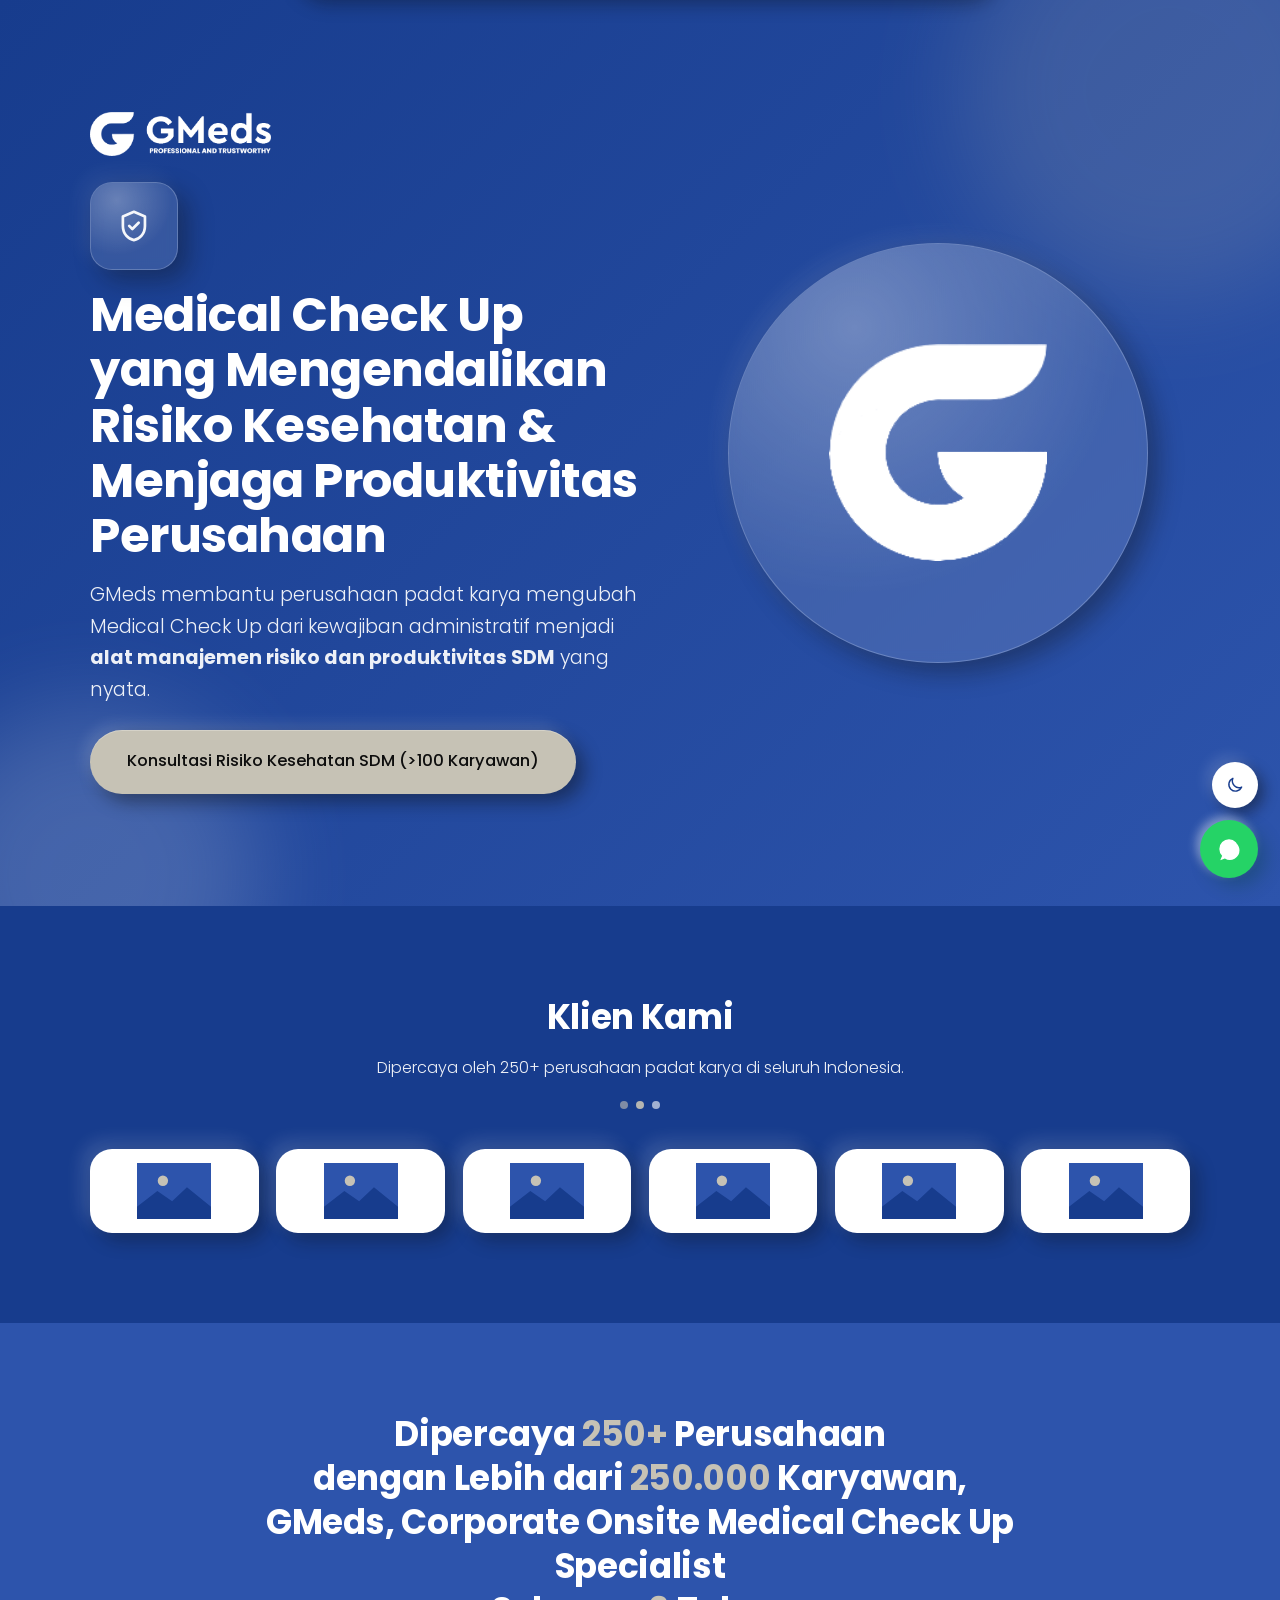
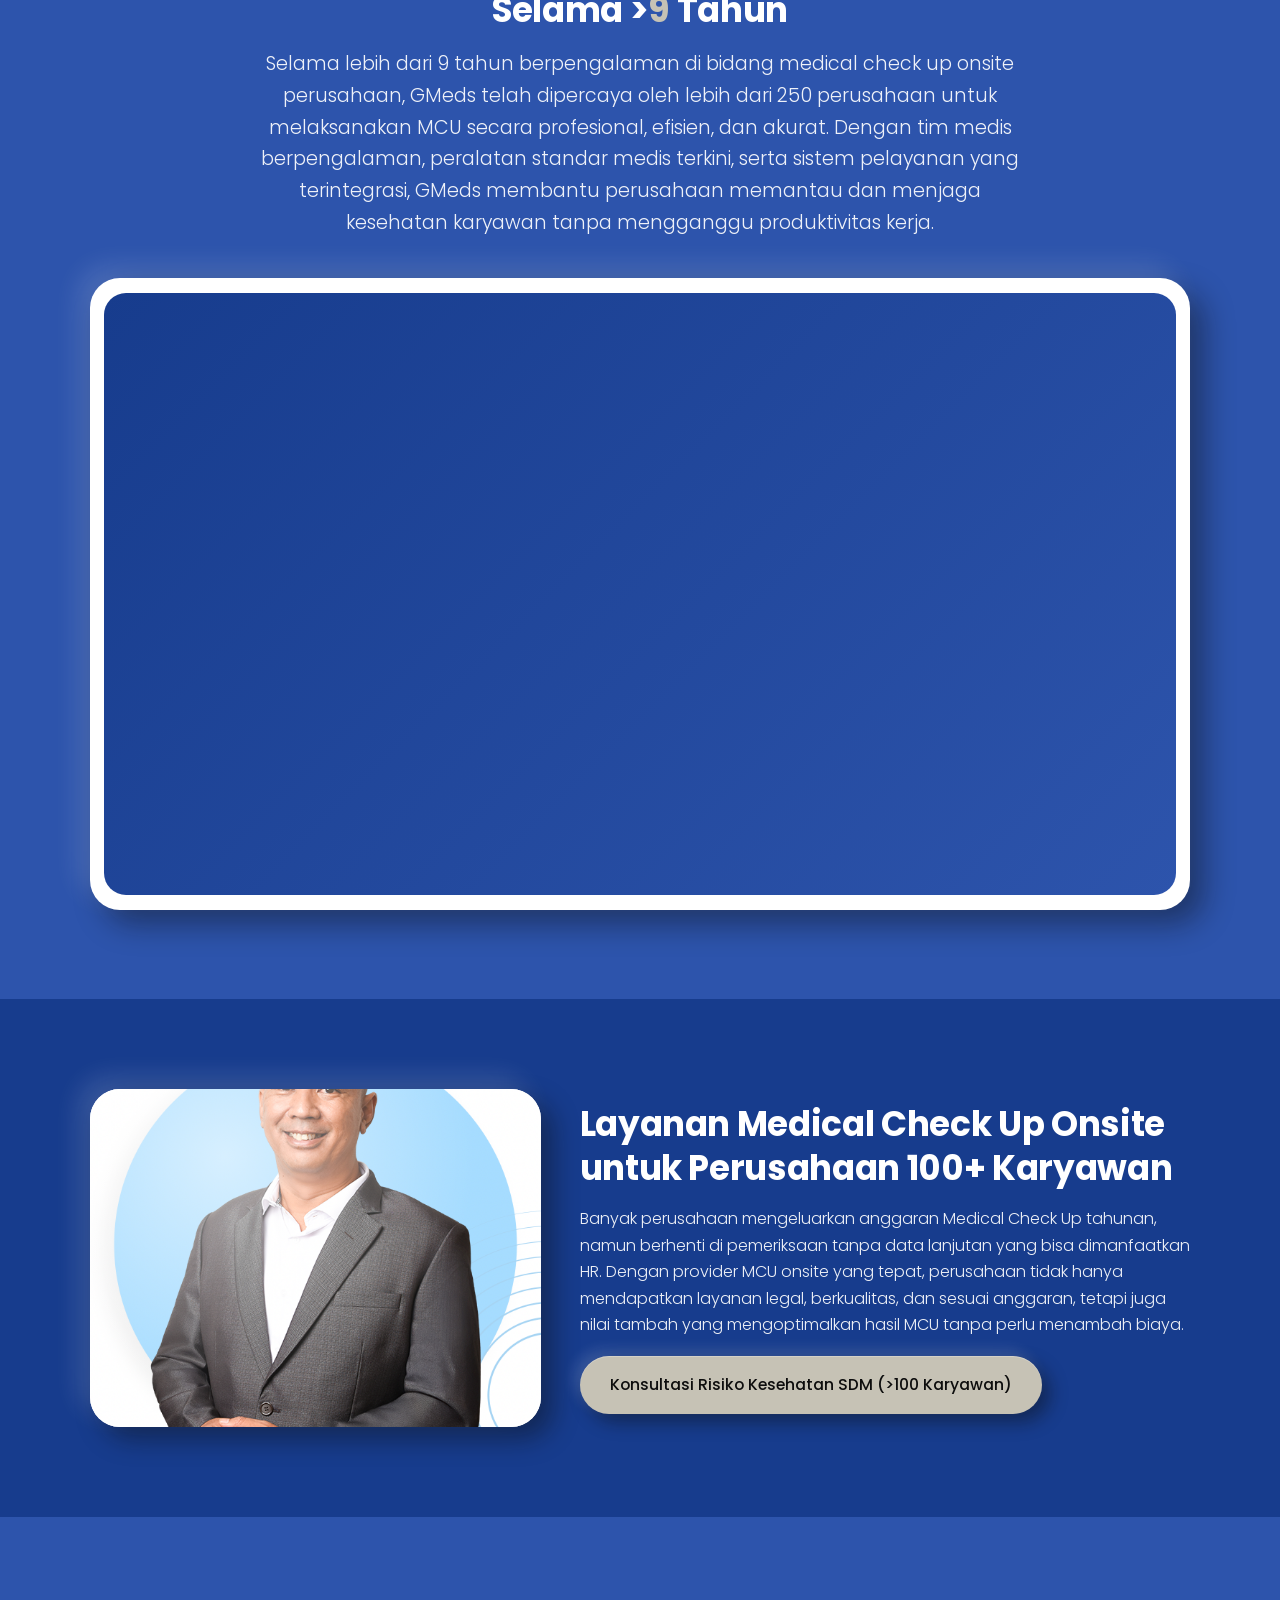
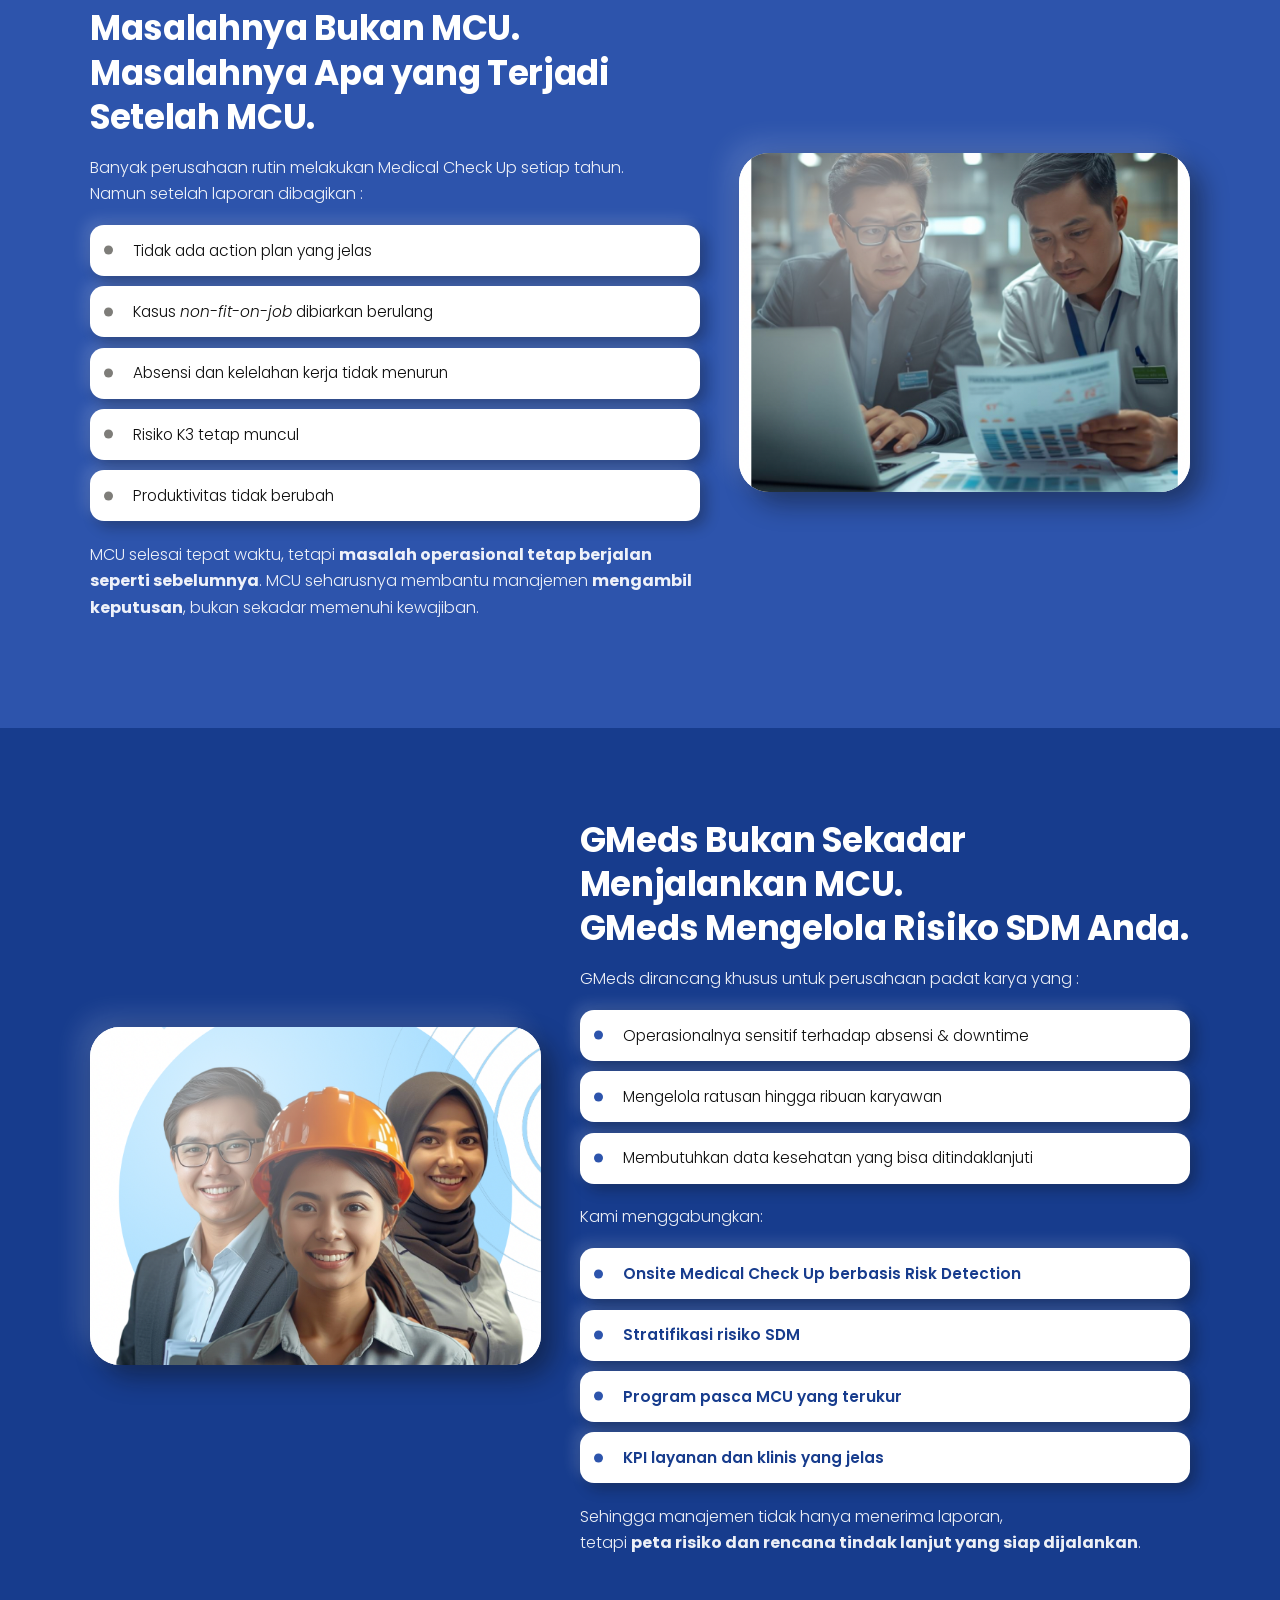
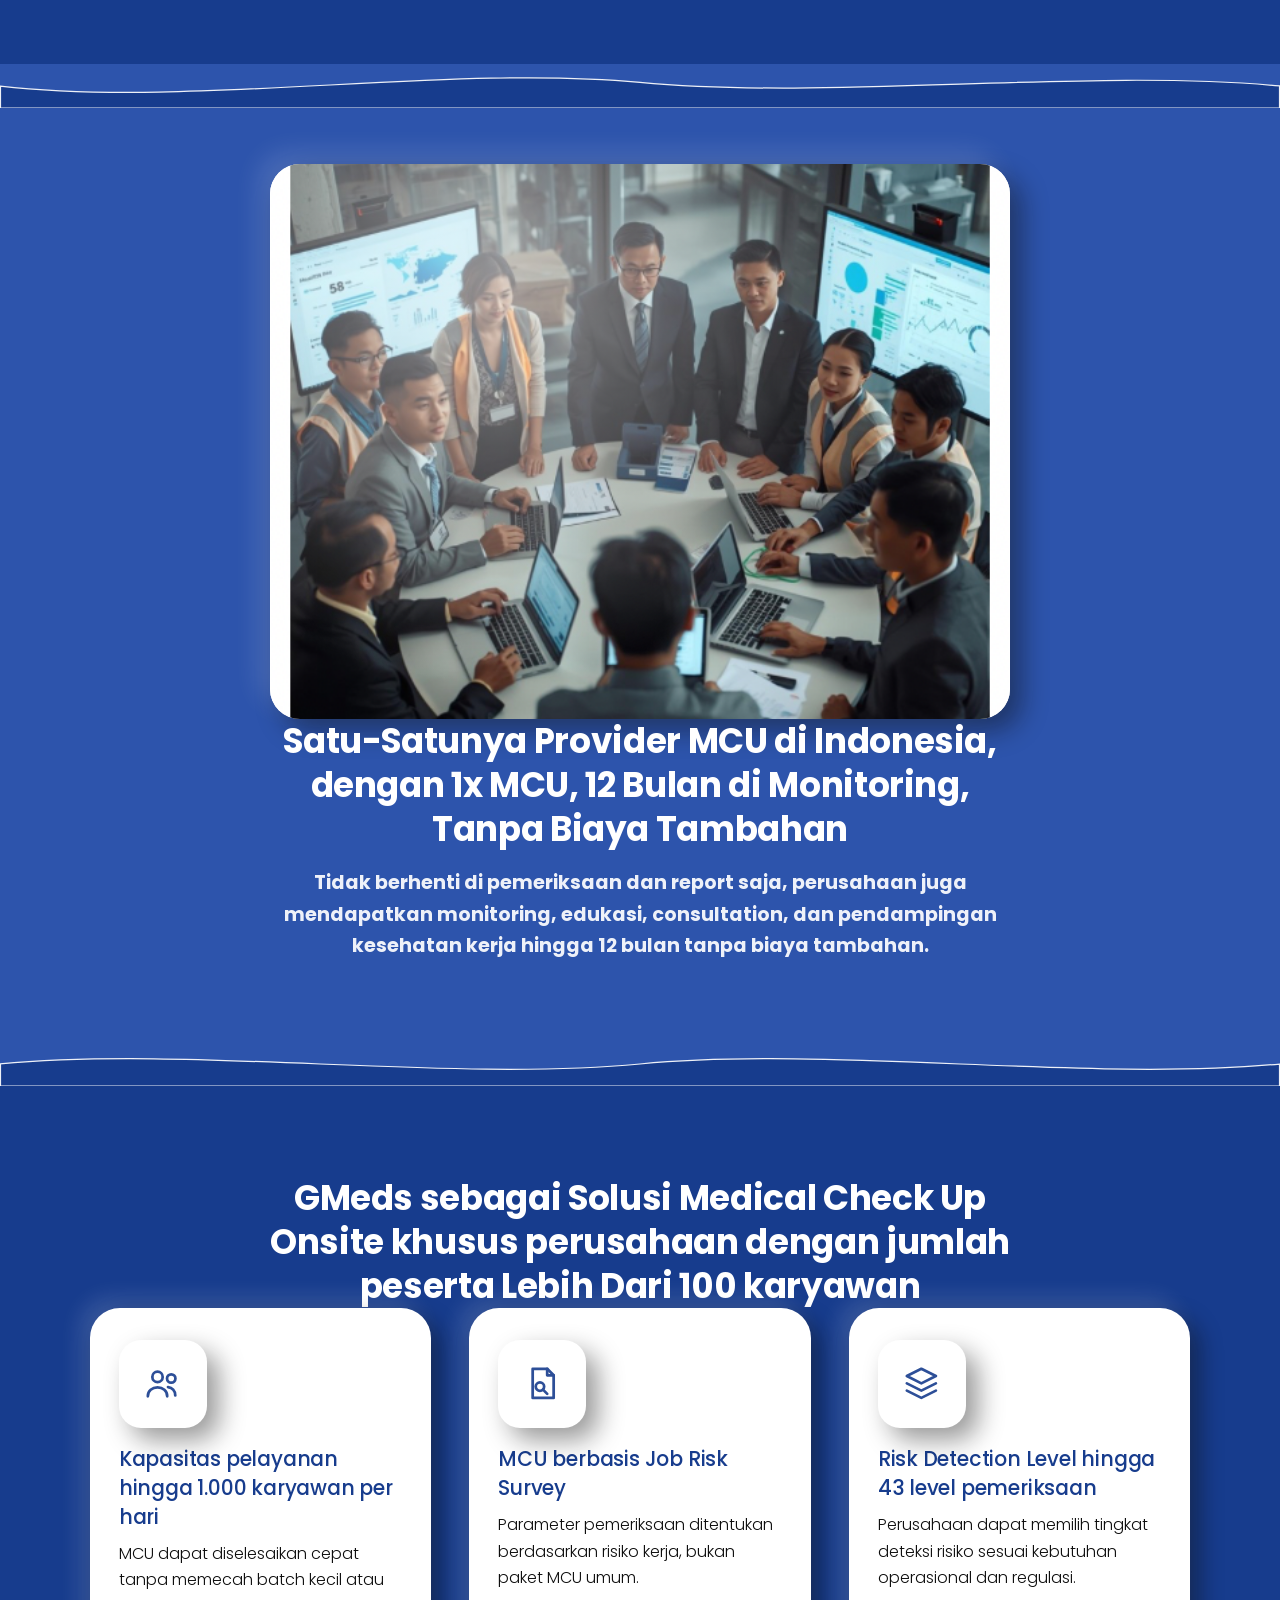
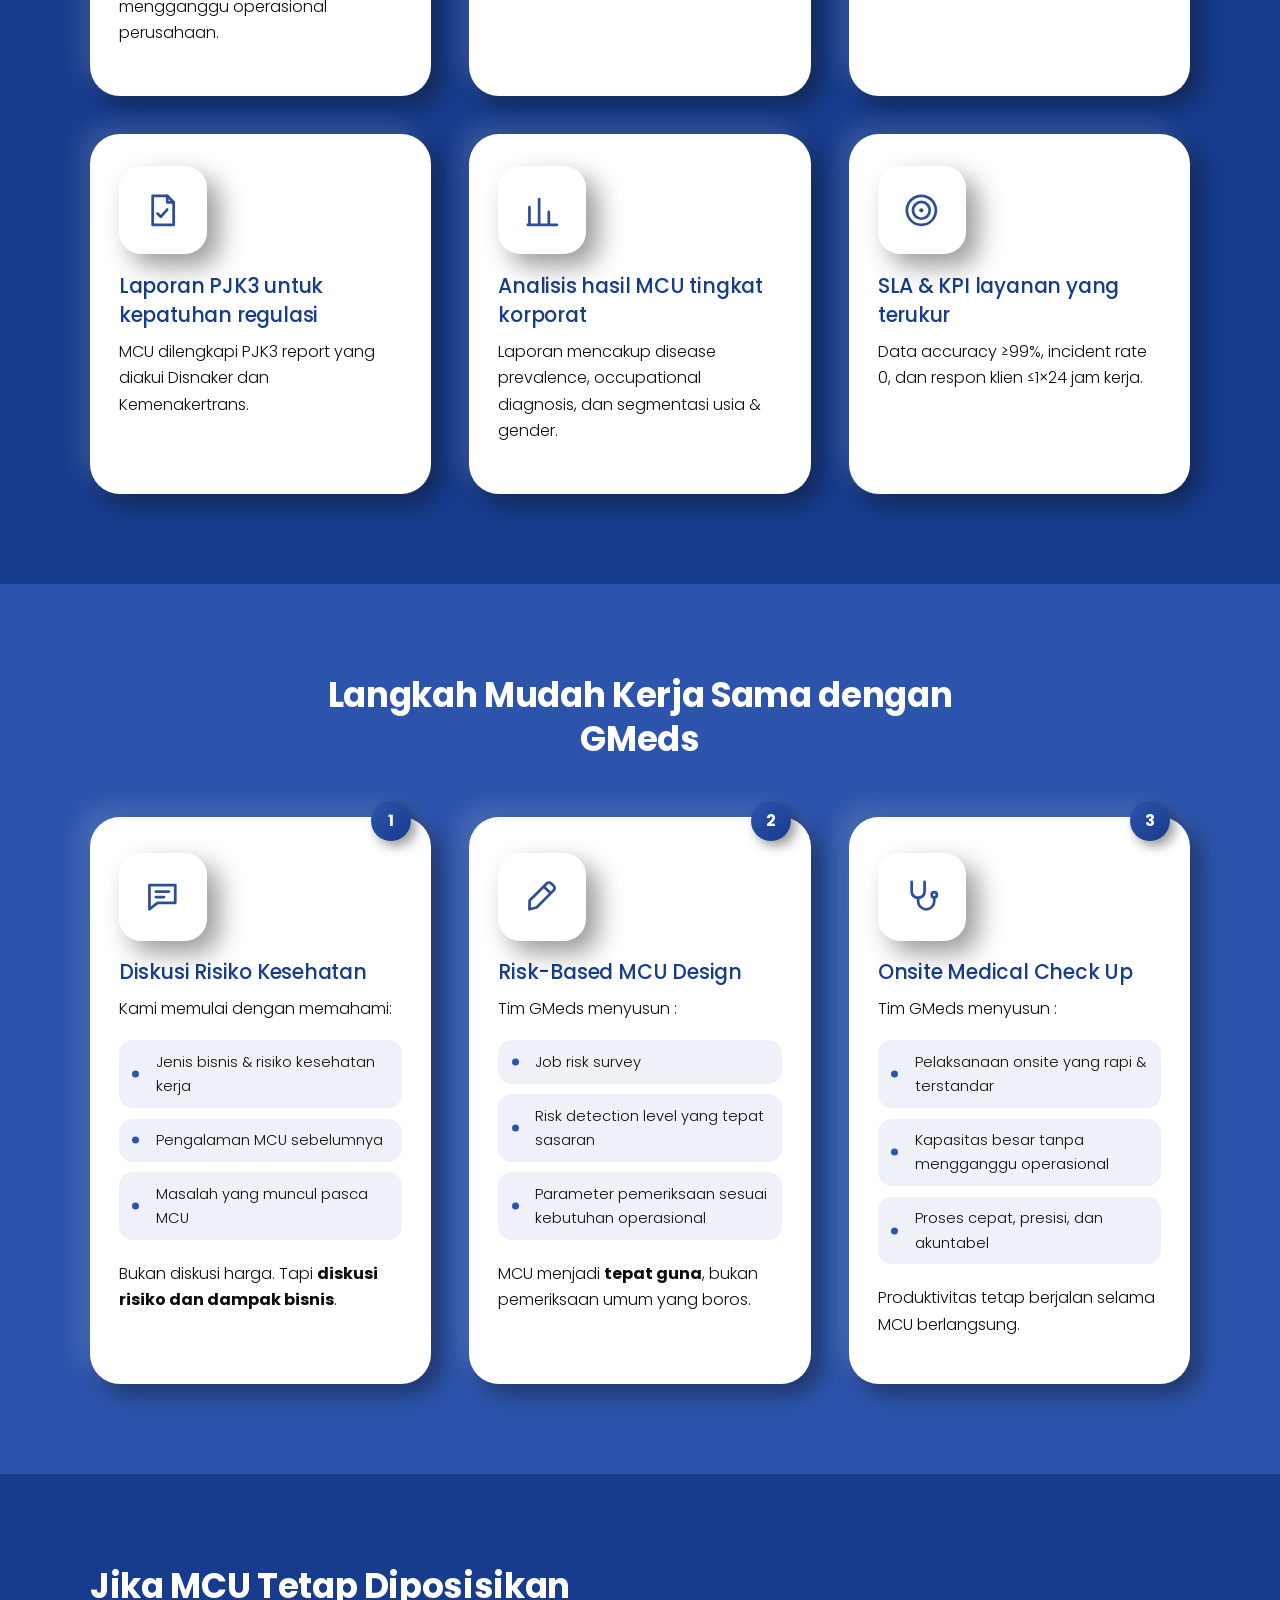
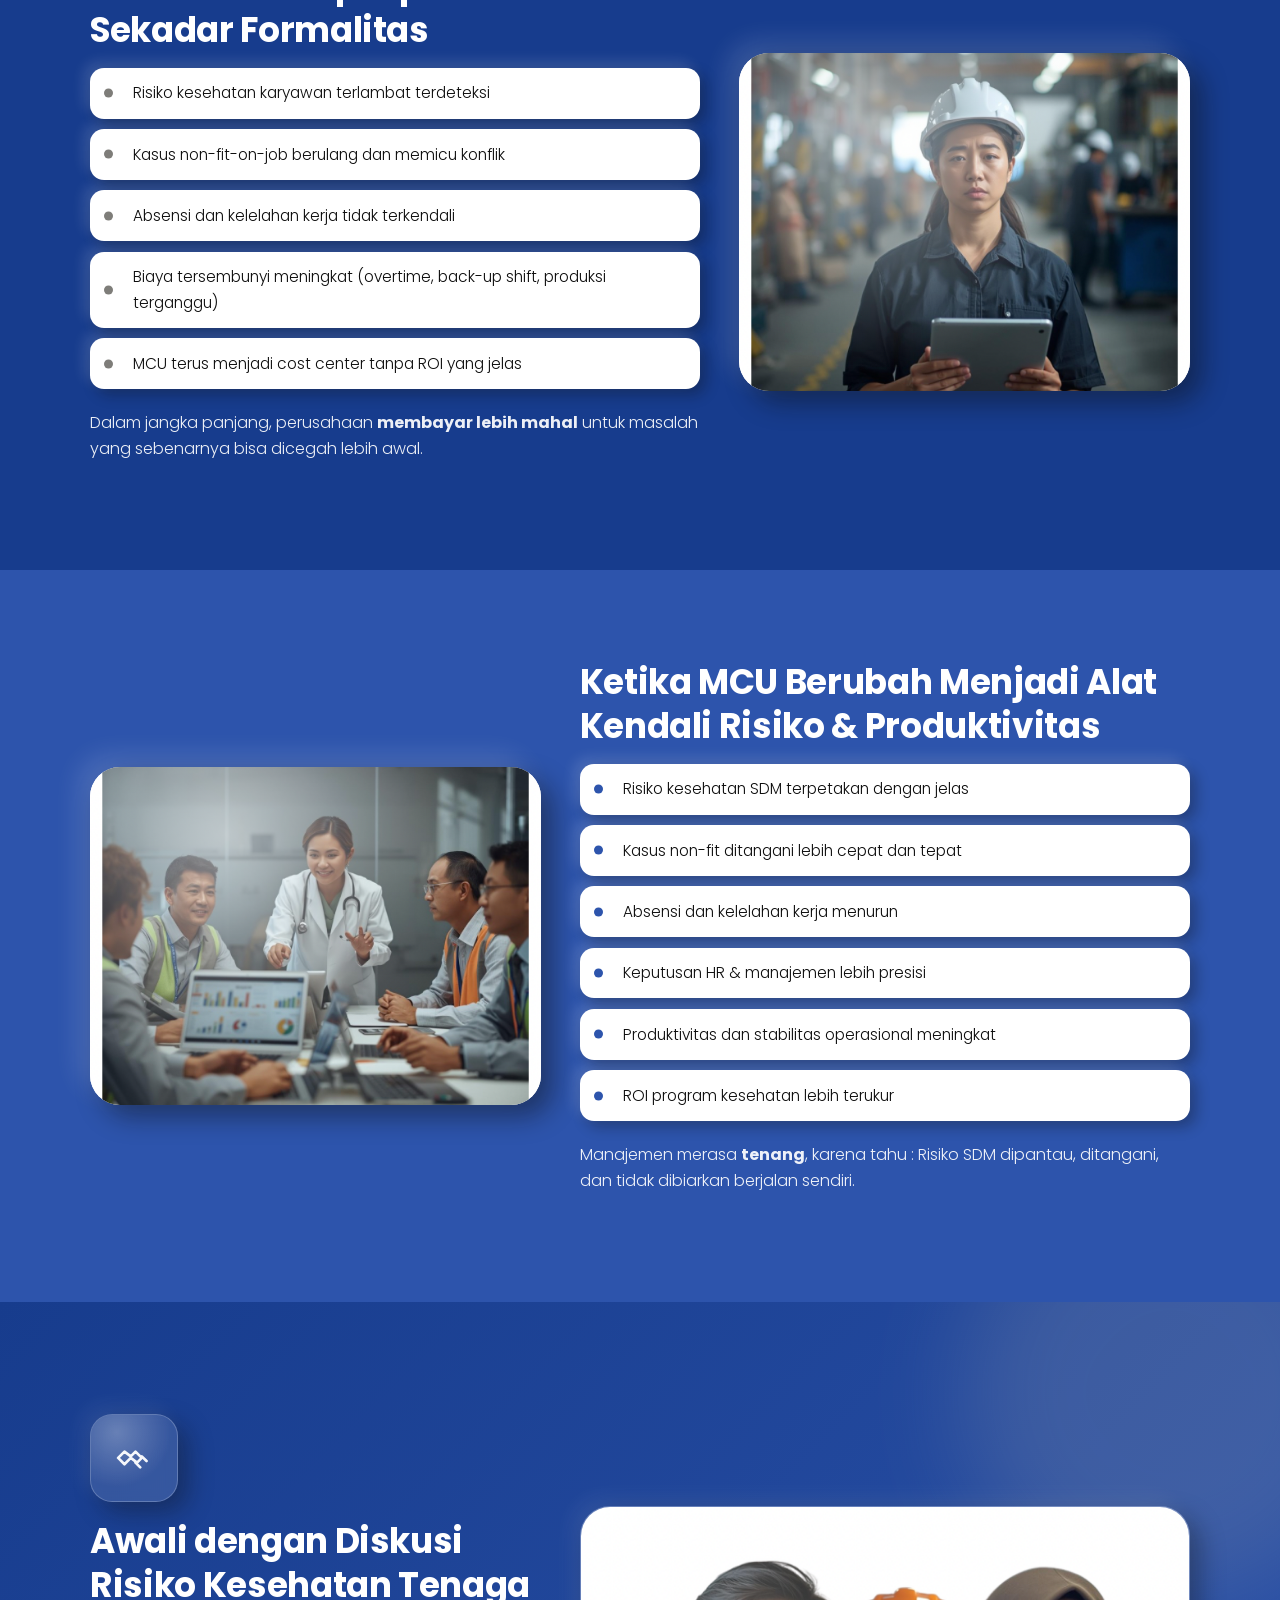
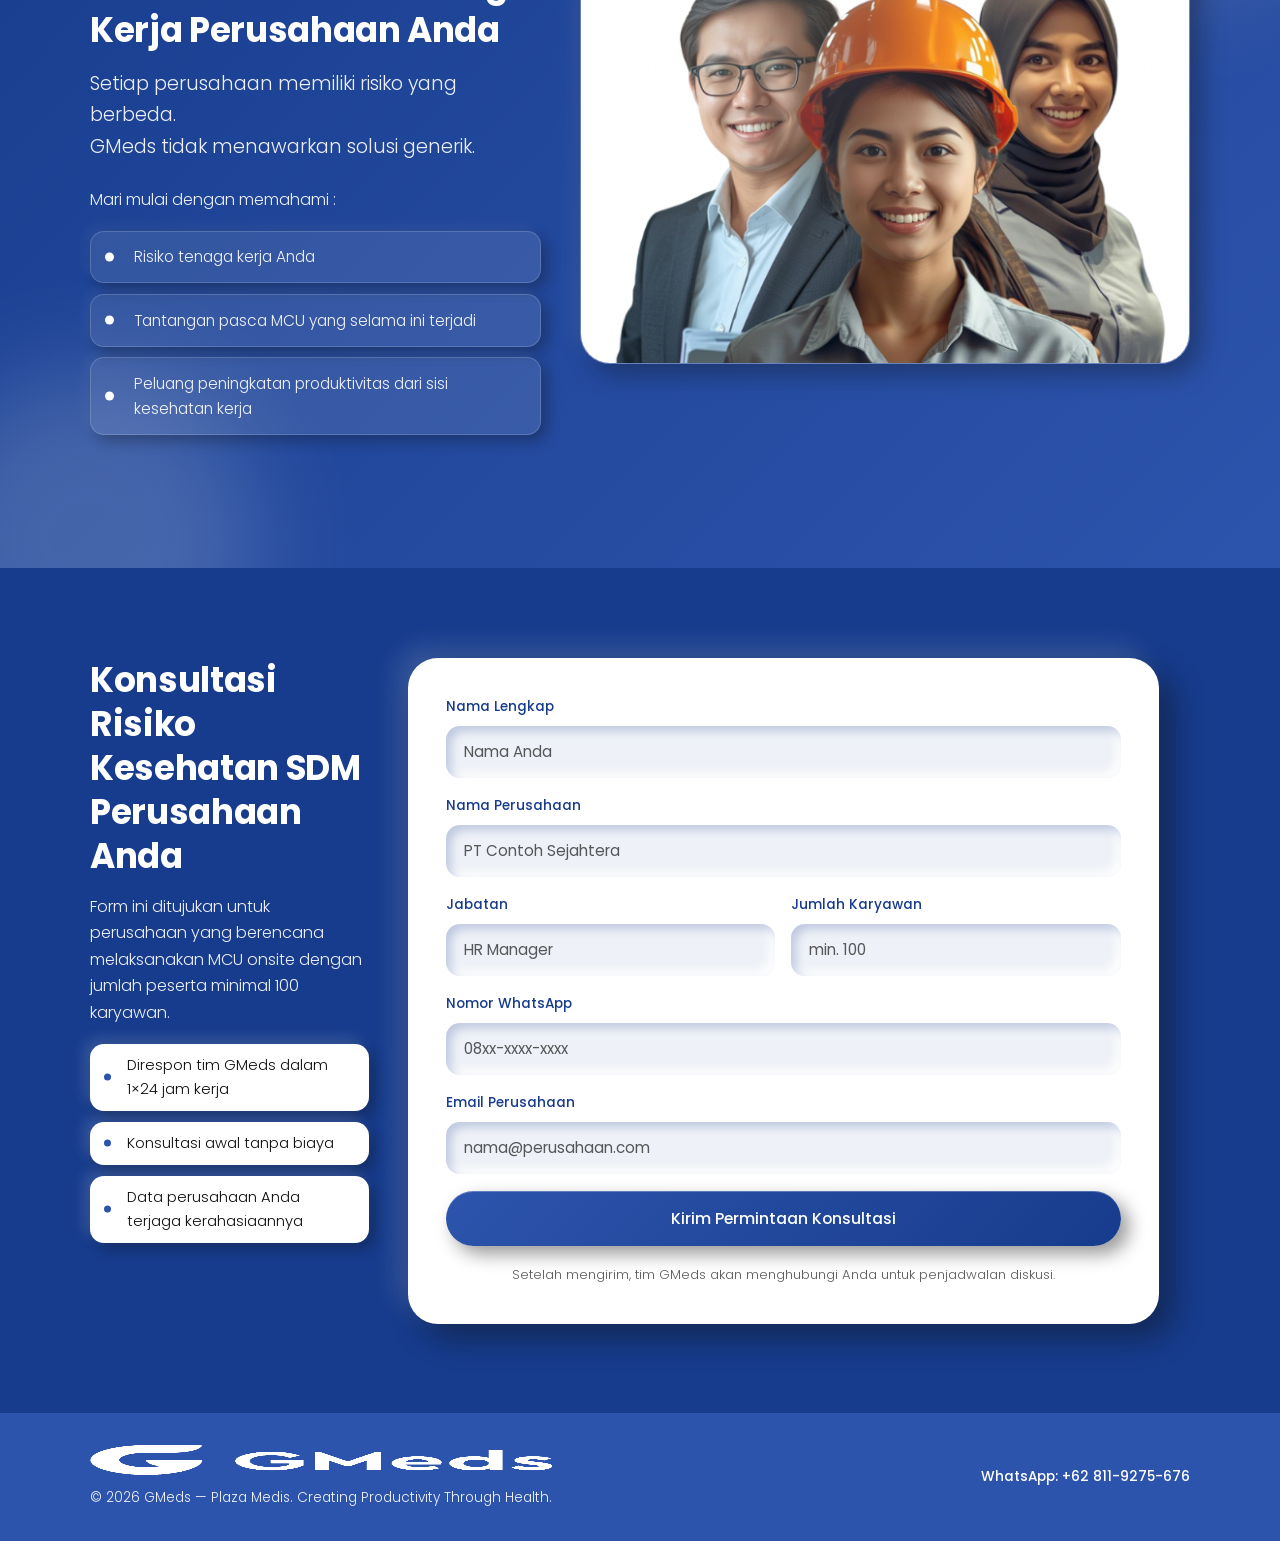
==== demo-lpgads/index.html @ ec42a3bd "Update index.html" ====
<!DOCTYPE html>
<html lang="id">
<head>
<meta charset="UTF-8" />
<meta name="viewport" content="width=device-width, initial-scale=1, minimum-scale=1" />
<title>GMeds — Medical Check Up Onsite untuk Perusahaan 100+ Karyawan | Plaza Medis</title>
<meta name="description" content="GMeds membantu perusahaan padat karya mengubah Medical Check Up dari kewajiban administratif menjadi alat manajemen risiko dan produktivitas SDM yang nyata." />
<meta name="theme-color" content="#173C8D" />
<script>(function(){var t="light";try{t=localStorage.getItem("gmeds-theme")||"light";}catch(e){}document.documentElement.setAttribute("data-theme",t);})();</script>
<link rel="icon" type="image/png" href="assets/favicon-gmeds.png" />
<link rel="preconnect" href="https://fonts.googleapis.com">
<link rel="preconnect" href="https://fonts.gstatic.com" crossorigin>
<link href="https://fonts.googleapis.com/css2?family=Poppins:wght@300;500;700&display=swap" rel="stylesheet">
<link rel="stylesheet" href="setyostyle.css">

</head>
<body>

<!-- ============ ICON LIBRARY (inline sprite, no external images) ============ -->
<svg style="display:none">
<defs>
<symbol id="icon-shield" viewBox="0 0 24 24"><path d="M12 3l7 3v6c0 5-3.4 8.4-7 9-3.6-.6-7-4-7-9V6l7-3z"/><path d="M9 12l2 2 4-4"/></symbol>
<symbol id="icon-users" viewBox="0 0 24 24"><circle cx="9" cy="8" r="3.2"/><path d="M3 20c0-3.3 2.7-5.5 6-5.5s6 2.2 6 5.5"/><circle cx="17.5" cy="9" r="2.6"/><path d="M15.5 14.3c2.6.4 4.5 2.3 4.5 5.2"/></symbol>
<symbol id="icon-search-doc" viewBox="0 0 24 24"><path d="M6 3h9l4 4v14H6z"/><path d="M15 3v4h4"/><circle cx="10.5" cy="14" r="2.6"/><path d="M12.4 15.9L15 18.5"/></symbol>
<symbol id="icon-layers" viewBox="0 0 24 24"><path d="M12 3l9 4.5-9 4.5-9-4.5z"/><path d="M3 12l9 4.5 9-4.5"/><path d="M3 16.5L12 21l9-4.5"/></symbol>
<symbol id="icon-doc-check" viewBox="0 0 24 24"><path d="M6 3h9l4 4v14H6z"/><path d="M15 3v4h4"/><path d="M9 14l2 2 4-4.5"/></symbol>
<symbol id="icon-bar-chart" viewBox="0 0 24 24"><path d="M4 21V10M10 21V5M16 21v-8M21 21H3"/></symbol>
<symbol id="icon-target" viewBox="0 0 24 24"><circle cx="12" cy="12" r="9"/><circle cx="12" cy="12" r="5.2"/><circle cx="12" cy="12" r="1.3" fill="currentColor" stroke="none"/></symbol>
<symbol id="icon-chat" viewBox="0 0 24 24"><path d="M4 5h16v11H9l-5 4z"/><path d="M8 9h8M8 12.5h5"/></symbol>
<symbol id="icon-design" viewBox="0 0 24 24"><path d="M4 20l4.4-1.1L19 8.3a2 2 0 000-2.8L17.5 4a2 2 0 00-2.8 0L4.1 14.6z"/><path d="M13.5 6.5l3 3"/></symbol>
<symbol id="icon-stethoscope" viewBox="0 0 24 24"><path d="M6 3v6a4 4 0 008 0V3"/><path d="M10 13v2a5 5 0 0010 0v-2"/><circle cx="20" cy="11" r="1.6"/></symbol>
<symbol id="icon-handshake" viewBox="0 0 24 24"><path d="M2 12l4-4 4 3 3-3 4 4-3 3-4-3-4 4z"/><path d="M13 15l3 3M17 11l3 3"/></symbol>
<symbol id="icon-moon" viewBox="0 0 24 24"><path d="M20 14.5A8 8 0 019.5 4a8 8 0 1010.5 10.5z"/></symbol>
<symbol id="icon-sun" viewBox="0 0 24 24"><circle cx="12" cy="12" r="4"/><path d="M12 2v2M12 20v2M4.9 4.9l1.4 1.4M17.7 17.7l1.4 1.4M2 12h2M20 12h2M4.9 19.1l1.4-1.4M17.7 6.3l1.4-1.4"/></symbol>
<symbol id="icon-arrow-up" viewBox="0 0 24 24"><path d="M12 19V5M6 11l6-6 6 6"/></symbol>
<symbol id="icon-whatsapp" viewBox="0 0 24 24"><path d="M17.5 6.5a7.7 7.7 0 00-11 10.9L5 21l3.7-1.4a7.7 7.7 0 0011.7-6.6c0-2-.8-4-2.3-5.5z" fill="currentColor" stroke="none"/><path d="M9 9.6c0 3.6 2.9 6.4 6.4 6.4.6 0 1-.5.9-1.1l-.2-1a.9.9 0 00-.9-.7l-1.3.2a5 5 0 01-3.3-3.3l.2-1.3a.9.9 0 00-.7-.9l-1-.2a.9.9 0 00-1.1.9z" fill="#fff" stroke="none"/></symbol>
</defs>
</svg>

<!-- ============ SCROLL PROGRESS BAR ============ -->
<div class="scroll-progress" id="scrollProgress"></div>

<!-- ============ FLOATING NAV ============ -->
<nav class="floating-nav" id="floatingNav" aria-label="Navigasi utama">
  <a href="#beranda" class="floating-nav__brand" aria-label="GMeds">
    <img class="brand-logo logo--color" src="assets/gmeds-logo-horizontal-color.png" alt="GMeds" />
    <img class="brand-logo logo--white" src="assets/gmeds-logo-horizontal-white.png" alt="GMeds" />
  </a>
  <button class="floating-nav__toggle" id="navToggle" aria-label="Buka menu" aria-expanded="false">
    <span></span><span></span><span></span>
  </button>
  <div class="floating-nav__links" id="navLinks">
    <a href="#Client" data-nav>Klien Kami</a>
    <a href="#jaminan" data-nav>Keunggulan</a>
    <a href="#langkah" data-nav>Langkah Kerja Sama</a>
    <a href="#diskusi" data-nav>Diskusi</a>
    <a href="#daftar" class="floating-nav__cta" data-nav>Konsultasi Gratis</a>
  </div>
</nav>

<main>

<!-- ============ HERO ============ -->
<section class="section section--hero" id="beranda">
  <div class="hero-blob hero-blob--1" aria-hidden="true"></div>
  <div class="hero-blob hero-blob--2" aria-hidden="true"></div>
  <div class="container hero-grid">
    <div class="hero-col reveal" data-reveal>
      <div class="hero-brand"><img class="brand-logo logo--white" src="https://npmsetyowibowo.github.io/demo-lpgads/assets/gmeds-logo-tagline-white.png" alt="GMeds — Professional and Trustworthy" /></div>
      <div class="img-frame img-frame--sm img-frame--glass reveal" data-reveal data-reveal-delay="1">
        <svg class="img-frame__icon"><use href="#icon-shield"/></svg>
      </div>
      <h1 class="h1 hero-title">Medical Check Up yang Mengendalikan Risiko Kesehatan &amp; Menjaga Produktivitas Perusahaan</h1>
      <p class="lead hero-lead">GMeds membantu perusahaan padat karya mengubah Medical Check Up dari kewajiban administratif menjadi <strong>alat manajemen risiko dan produktivitas SDM</strong> yang nyata.</p>
      <a href="#daftar" class="btn btn--primary btn--lg">Konsultasi Risiko Kesehatan SDM (&gt;100 Karyawan)</a>
    </div>
    <div class="hero-col hero-col--visual reveal" data-reveal data-reveal-delay="2">
      <div class="img-frame img-frame--hero img-frame--glass img-frame--mark">
        <img src="https://npmsetyowibowo.github.io/demo-lpgads/assets/gmeds-logomark-white.png" alt="Logomark GMeds" />
      </div>
    </div>
  </div>
</section>

<!-- ============ KLIEN KAMI ============ -->
<section class="section section--base" id="Client">
  <div class="container center-block reveal" data-reveal>
    <h2 class="h2">Klien Kami</h2>
    <p class="body-text center-mx">Dipercaya oleh 250+ perusahaan padat karya di seluruh Indonesia.</p>
    <div class="divider-dot" aria-hidden="true"><span></span><span></span><span></span></div>
  </div>
  <div class="container">
    <!-- Ganti src tiap logo-tile di bawah dengan logo klien asli -->
    <div class="logo-strip reveal" data-reveal data-reveal-delay="1">
      <div class="logo-tile"><img src="data:image/svg+xml,%3Csvg xmlns='http://www.w3.org/2000/svg' viewBox='0 0 400 300'%3E%3Crect width='400' height='300' fill='%232D54AC'/%3E%3Ccircle cx='140' cy='95' r='28' fill='%23C6C2B5'/%3E%3Cpath d='M0 235 L110 150 L190 205 L270 130 L400 235 L400 300 L0 300 Z' fill='%23173C8D'/%3E%3C/svg%3E" alt="Logo klien 1 — ganti dengan logo perusahaan" /></div>
      <div class="logo-tile"><img src="data:image/svg+xml,%3Csvg xmlns='http://www.w3.org/2000/svg' viewBox='0 0 400 300'%3E%3Crect width='400' height='300' fill='%232D54AC'/%3E%3Ccircle cx='140' cy='95' r='28' fill='%23C6C2B5'/%3E%3Cpath d='M0 235 L110 150 L190 205 L270 130 L400 235 L400 300 L0 300 Z' fill='%23173C8D'/%3E%3C/svg%3E" alt="Logo klien 2 — ganti dengan logo perusahaan" /></div>
      <div class="logo-tile"><img src="data:image/svg+xml,%3Csvg xmlns='http://www.w3.org/2000/svg' viewBox='0 0 400 300'%3E%3Crect width='400' height='300' fill='%232D54AC'/%3E%3Ccircle cx='140' cy='95' r='28' fill='%23C6C2B5'/%3E%3Cpath d='M0 235 L110 150 L190 205 L270 130 L400 235 L400 300 L0 300 Z' fill='%23173C8D'/%3E%3C/svg%3E" alt="Logo klien 3 — ganti dengan logo perusahaan" /></div>
      <div class="logo-tile"><img src="data:image/svg+xml,%3Csvg xmlns='http://www.w3.org/2000/svg' viewBox='0 0 400 300'%3E%3Crect width='400' height='300' fill='%232D54AC'/%3E%3Ccircle cx='140' cy='95' r='28' fill='%23C6C2B5'/%3E%3Cpath d='M0 235 L110 150 L190 205 L270 130 L400 235 L400 300 L0 300 Z' fill='%23173C8D'/%3E%3C/svg%3E" alt="Logo klien 4 — ganti dengan logo perusahaan" /></div>
      <div class="logo-tile"><img src="data:image/svg+xml,%3Csvg xmlns='http://www.w3.org/2000/svg' viewBox='0 0 400 300'%3E%3Crect width='400' height='300' fill='%232D54AC'/%3E%3Ccircle cx='140' cy='95' r='28' fill='%23C6C2B5'/%3E%3Cpath d='M0 235 L110 150 L190 205 L270 130 L400 235 L400 300 L0 300 Z' fill='%23173C8D'/%3E%3C/svg%3E" alt="Logo klien 5 — ganti dengan logo perusahaan" /></div>
      <div class="logo-tile"><img src="data:image/svg+xml,%3Csvg xmlns='http://www.w3.org/2000/svg' viewBox='0 0 400 300'%3E%3Crect width='400' height='300' fill='%232D54AC'/%3E%3Ccircle cx='140' cy='95' r='28' fill='%23C6C2B5'/%3E%3Cpath d='M0 235 L110 150 L190 205 L270 130 L400 235 L400 300 L0 300 Z' fill='%23173C8D'/%3E%3C/svg%3E" alt="Logo klien 6 — ganti dengan logo perusahaan" /></div>
    </div>
  </div>
</section>

<!-- ============ TRUST / STATS ============ -->
<section class="section section--alt">
  <div class="container">
    <div class="center-block reveal" data-reveal>
      <h2 class="h2">
        Dipercaya <span class="stat-num" data-count="250" data-suffix="+">250+</span> Perusahaan<br />
        dengan Lebih dari <span class="stat-num" data-count="250000" data-suffix="">250.000</span> Karyawan,<br />
        GMeds, Corporate Onsite Medical Check Up Specialist<br />
        Selama &gt;<span class="stat-num" data-count="9" data-suffix="">9</span> Tahun
      </h2>
      <p class="lead">Selama lebih dari 9 tahun berpengalaman di bidang medical check up onsite perusahaan, GMeds telah dipercaya oleh lebih dari 250 perusahaan untuk melaksanakan MCU secara profesional, efisien, dan akurat. Dengan tim medis berpengalaman, peralatan standar medis terkini, serta sistem pelayanan yang terintegrasi, GMeds membantu perusahaan memantau dan menjaga kesehatan karyawan tanpa mengganggu produktivitas kerja.</p>
    </div>
    <div class="video-frame reveal" data-reveal data-reveal-delay="1">
      <div class="video-frame__inner" id="videoFrame" data-yt="zBJwzyFiTfk">
          <iframe
            src="https://www.youtube.com/embed/zBJwzyFiTfk?rel=0&modestbranding=1"
            title="GMeds — Corporate Onsite Medical Check Up Specialist"
            loading="lazy"
            allow="accelerometer; autoplay; clipboard-write; encrypted-media; gyroscope; picture-in-picture; web-share"
            allowfullscreen>
          </iframe>
        </div>
      </div>
  </div>
</section>

<!-- ============ LAYANAN INTRO ============ -->
<section class="section section--base">
  <div class="container two-col">
    <div class="two-col__media reveal" data-reveal>
      <div class="img-frame img-frame--md">
        <img src="https://npmsetyowibowo.github.io/demo-lpgads/assets/Layanan.PNG" height="816px" width="628px" alt="Foto layanan MCU onsite" />
      </div>
    </div>
    <div class="two-col__text reveal" data-reveal data-reveal-delay="1">
      <h2 class="h2">Layanan Medical Check Up Onsite untuk Perusahaan 100+ Karyawan</h2>
      <p class="body-text">Banyak perusahaan mengeluarkan anggaran Medical Check Up tahunan, namun berhenti di pemeriksaan tanpa data lanjutan yang bisa dimanfaatkan HR. Dengan provider MCU onsite yang tepat, perusahaan tidak hanya mendapatkan layanan legal, berkualitas, dan sesuai anggaran, tetapi juga nilai tambah yang mengoptimalkan hasil MCU tanpa perlu menambah biaya.</p>
      <a href="#daftar" class="btn btn--primary">Konsultasi Risiko Kesehatan SDM (&gt;100 Karyawan)</a>
    </div>
  </div>
</section>

<!-- ============ MASALAH ============ -->
<section class="section section--alt">
  <div class="container two-col two-col--reverse">
    <div class="two-col__text reveal" data-reveal>
      <h2 class="h2">Masalahnya Bukan MCU. Masalahnya Apa yang Terjadi Setelah MCU.</h2>
      <p class="body-text">Banyak perusahaan rutin melakukan Medical Check Up setiap tahun.<br />Namun setelah laporan dibagikan :</p>
      <ul class="list-neu list-neu--warn">
        <li>Tidak ada action plan yang jelas</li>
        <li>Kasus <em>non-fit-on-job</em> dibiarkan berulang</li>
        <li>Absensi dan kelelahan kerja tidak menurun</li>
        <li>Risiko K3 tetap muncul</li>
        <li>Produktivitas tidak berubah</li>
      </ul>
      <p class="body-text">MCU selesai tepat waktu, tetapi <strong>masalah operasional tetap berjalan seperti sebelumnya</strong>. MCU seharusnya membantu manajemen <strong>mengambil keputusan</strong>, bukan sekadar memenuhi kewajiban.</p>
    </div>
    <div class="two-col__media reveal" data-reveal data-reveal-delay="1">
      <div class="img-frame img-frame--md">
        <img src="https://npmsetyowibowo.github.io/demo-lpgads/assets/Gambar2.PNG" alt="masalah pasca MCU" />
      </div>
    </div>
  </div>
</section>

<!-- ============ GMEDS BUKAN SEKADAR ============ -->
<section class="section section--base" id="plus">
  <div class="container two-col">
    <div class="two-col__media reveal" data-reveal>
      <div class="img-frame img-frame--md">
        <img src="https://npmsetyowibowo.github.io/demo-lpgads/assets/Gambar3.PNG" alt="Foto pengelolaan risiko SDM" />
      </div>
    </div>
    <div class="two-col__text reveal" data-reveal data-reveal-delay="1">
      <h2 class="h2">GMeds Bukan Sekadar Menjalankan MCU.<br />GMeds Mengelola Risiko SDM Anda.</h2>
      <p class="body-text">GMeds dirancang khusus untuk perusahaan padat karya yang :</p>
      <ul class="list-neu">
        <li>Operasionalnya sensitif terhadap absensi &amp; downtime</li>
        <li>Mengelola ratusan hingga ribuan karyawan</li>
        <li>Membutuhkan data kesehatan yang bisa ditindaklanjuti</li>
      </ul>
      <p class="body-text">Kami menggabungkan:</p>
      <ul class="list-neu list-neu--strong">
        <li>Onsite Medical Check Up berbasis Risk Detection</li>
        <li>Stratifikasi risiko SDM</li>
        <li>Program pasca MCU yang terukur</li>
        <li>KPI layanan dan klinis yang jelas</li>
      </ul>
      <p class="body-text">Sehingga manajemen tidak hanya menerima laporan,<br />tetapi <strong>peta risiko dan rencana tindak lanjut yang siap dijalankan</strong>.</p>
    </div>
  </div>
</section>

<!-- ============ BANNER 12 BULAN ============ -->
<section class="section section--wave">
  <svg class="wave wave--top" viewBox="0 0 1000 60" preserveAspectRatio="none" aria-hidden="true"><path d="M0 30 C 150 60 350 0 500 25 C 650 50 850 5 1000 30 V60 H0 Z"/></svg>
  <div class="container center-block center-block--banner">
    <div class="img-frame img-frame--md reveal" data-reveal>
      <img src="https://npmsetyowibowo.github.io/demo-lpgads/assets/Gambar4.PNG" alt="Foto monitoring 12 bulan" />
    </div>
    <h2 class="h2 reveal" data-reveal data-reveal-delay="1">Satu-Satunya Provider MCU di Indonesia, dengan 1x MCU, 12 Bulan di Monitoring, Tanpa Biaya Tambahan</h2>
    <p class="lead reveal" data-reveal data-reveal-delay="2"><strong>Tidak berhenti di pemeriksaan dan report saja, perusahaan juga mendapatkan monitoring, edukasi, consultation, dan pendampingan kesehatan kerja hingga 12 bulan tanpa biaya tambahan.</strong></p>
  </div>
  <svg class="wave wave--bottom" viewBox="0 0 1000 60" preserveAspectRatio="none" aria-hidden="true"><path d="M0 30 C 150 5 350 55 500 30 C 650 5 850 55 1000 30 V60 H0 Z"/></svg>
</section>

<!-- ============ JAMINAN GRID ============ -->
<section class="section section--base" id="jaminan">
  <div class="container">
    <h2 class="h2 center-block reveal" data-reveal>GMeds sebagai Solusi Medical Check Up Onsite khusus perusahaan dengan jumlah peserta Lebih Dari 100 karyawan</h2>
    <div class="grid-3">
      <div class="feature-card reveal" data-reveal data-reveal-delay="1">
        <div class="img-frame img-frame--sm"><svg class="img-frame__icon"><use href="#icon-users"/></svg></div>
        <h3 class="h3">Kapasitas pelayanan hingga 1.000 karyawan per hari</h3>
        <p class="body-text">MCU dapat diselesaikan cepat tanpa memecah batch kecil atau mengganggu operasional perusahaan.</p>
      </div>
      <div class="feature-card reveal" data-reveal data-reveal-delay="2">
        <div class="img-frame img-frame--sm"><svg class="img-frame__icon"><use href="#icon-search-doc"/></svg></div>
        <h3 class="h3">MCU berbasis Job Risk Survey</h3>
        <p class="body-text">Parameter pemeriksaan ditentukan berdasarkan risiko kerja, bukan paket MCU umum.</p>
      </div>
      <div class="feature-card reveal" data-reveal data-reveal-delay="3">
        <div class="img-frame img-frame--sm"><svg class="img-frame__icon"><use href="#icon-layers"/></svg></div>
        <h3 class="h3">Risk Detection Level hingga 43 level pemeriksaan</h3>
        <p class="body-text">Perusahaan dapat memilih tingkat deteksi risiko sesuai kebutuhan operasional dan regulasi.</p>
      </div>
      <div class="feature-card reveal" data-reveal data-reveal-delay="1">
        <div class="img-frame img-frame--sm"><svg class="img-frame__icon"><use href="#icon-doc-check"/></svg></div>
        <h3 class="h3">Laporan PJK3 untuk kepatuhan regulasi</h3>
        <p class="body-text">MCU dilengkapi PJK3 report yang diakui Disnaker dan Kemenakertrans.</p>
      </div>
      <div class="feature-card reveal" data-reveal data-reveal-delay="2">
        <div class="img-frame img-frame--sm"><svg class="img-frame__icon"><use href="#icon-bar-chart"/></svg></div>
        <h3 class="h3">Analisis hasil MCU tingkat korporat</h3>
        <p class="body-text">Laporan mencakup disease prevalence, occupational diagnosis, dan segmentasi usia &amp; gender.</p>
      </div>
      <div class="feature-card reveal" data-reveal data-reveal-delay="3">
        <div class="img-frame img-frame--sm"><svg class="img-frame__icon"><use href="#icon-target"/></svg></div>
        <h3 class="h3">SLA &amp; KPI layanan yang terukur</h3>
        <p class="body-text">Data accuracy ≥99%, incident rate 0, dan respon klien ≤1×24 jam kerja.</p>
      </div>
    </div>
  </div>
</section>

<!-- ============ LANGKAH MUDAH HEADER ============ -->
<section class="section section--alt section--tight" id="langkah">
  <div class="container center-block reveal" data-reveal>
    <h2 class="h2">Langkah Mudah Kerja Sama dengan GMeds</h2>
  </div>
</section>

<!-- ============ 3 STEPS ============ -->
<section class="section section--alt section--top-tight">
  <div class="container grid-3 grid-3--steps">
    <div class="step-card reveal" data-reveal data-reveal-delay="1">
      <span class="step-card__num">1</span>
      <div class="img-frame img-frame--sm"><svg class="img-frame__icon"><use href="#icon-chat"/></svg></div>
      <h3 class="h3">Diskusi Risiko Kesehatan</h3>
      <p class="body-text">Kami memulai dengan memahami:</p>
      <ul class="list-neu list-neu--compact">
        <li>Jenis bisnis &amp; risiko kesehatan kerja</li>
        <li>Pengalaman MCU sebelumnya</li>
        <li>Masalah yang muncul pasca MCU</li>
      </ul>
      <p class="body-text">Bukan diskusi harga. Tapi <strong>diskusi risiko dan dampak bisnis</strong>.</p>
    </div>
    <div class="step-card reveal" data-reveal data-reveal-delay="2">
      <span class="step-card__num">2</span>
      <div class="img-frame img-frame--sm"><svg class="img-frame__icon"><use href="#icon-design"/></svg></div>
      <h3 class="h3">Risk-Based MCU Design</h3>
      <p class="body-text">Tim GMeds menyusun :</p>
      <ul class="list-neu list-neu--compact">
        <li>Job risk survey</li>
        <li>Risk detection level yang tepat sasaran</li>
        <li>Parameter pemeriksaan sesuai kebutuhan operasional</li>
      </ul>
      <p class="body-text">MCU menjadi <strong>tepat guna</strong>, bukan pemeriksaan umum yang boros.</p>
    </div>
    <div class="step-card reveal" data-reveal data-reveal-delay="3">
      <span class="step-card__num">3</span>
      <div class="img-frame img-frame--sm"><svg class="img-frame__icon"><use href="#icon-stethoscope"/></svg></div>
      <h3 class="h3">Onsite Medical Check Up</h3>
      <p class="body-text">Tim GMeds menyusun :</p>
      <ul class="list-neu list-neu--compact">
        <li>Pelaksanaan onsite yang rapi &amp; terstandar</li>
        <li>Kapasitas besar tanpa mengganggu operasional</li>
        <li>Proses cepat, presisi, dan akuntabel</li>
      </ul>
      <p class="body-text">Produktivitas tetap berjalan selama MCU berlangsung.</p>
    </div>
  </div>
</section>

<!-- ============ FORMALITAS (NEGATIF) ============ -->
<section class="section section--base">
  <div class="container two-col two-col--reverse">
    <div class="two-col__text reveal" data-reveal>
      <h2 class="h2">Jika MCU Tetap Diposisikan Sekadar Formalitas</h2>
      <ul class="list-neu list-neu--warn">
        <li>Risiko kesehatan karyawan terlambat terdeteksi</li>
        <li>Kasus non-fit-on-job berulang dan memicu konflik</li>
        <li>Absensi dan kelelahan kerja tidak terkendali</li>
        <li>Biaya tersembunyi meningkat (overtime, back-up shift, produksi terganggu)</li>
        <li>MCU terus menjadi cost center tanpa ROI yang jelas</li>
      </ul>
      <p class="body-text">Dalam jangka panjang, perusahaan <strong>membayar lebih mahal</strong> untuk masalah yang sebenarnya bisa dicegah lebih awal.</p>
    </div>
    <div class="two-col__media reveal" data-reveal data-reveal-delay="1">
      <div class="img-frame img-frame--md">
        <img src="https://npmsetyowibowo.github.io/demo-lpgads/assets/Gambar5.PNG" alt="Ilustrasi risiko bila MCU sekadar formalitas" />
      </div>
    </div>
  </div>
</section>

<!-- ============ ALAT KENDALI (POSITIF) ============ -->
<section class="section section--alt">
  <div class="container two-col">
    <div class="two-col__media reveal" data-reveal>
      <div class="img-frame img-frame--md">
        <img src="https://npmsetyowibowo.github.io/demo-lpgads/assets/Gambar6.PNG" alt="Foto hasil positif pengelolaan risiko" />
      </div>
    </div>
    <div class="two-col__text reveal" data-reveal data-reveal-delay="1">
      <h2 class="h2">Ketika MCU Berubah Menjadi Alat Kendali Risiko &amp; Produktivitas</h2>
      <ul class="list-neu list-neu--good">
        <li>Risiko kesehatan SDM terpetakan dengan jelas</li>
        <li>Kasus non-fit ditangani lebih cepat dan tepat</li>
        <li>Absensi dan kelelahan kerja menurun</li>
        <li>Keputusan HR &amp; manajemen lebih presisi</li>
        <li>Produktivitas dan stabilitas operasional meningkat</li>
        <li>ROI program kesehatan lebih terukur</li>
      </ul>
      <p class="body-text">Manajemen merasa <strong>tenang</strong>, karena tahu : Risiko SDM dipantau, ditangani, dan tidak dibiarkan berjalan sendiri.</p>
    </div>
  </div>
</section>

<!-- ============ CTA DISKUSI ============ -->
<section class="section section--hero" id="diskusi">
  <div class="hero-blob hero-blob--1" aria-hidden="true"></div>
  <div class="hero-blob hero-blob--2" aria-hidden="true"></div>
  <div class="container two-col">
    <div class="two-col__text reveal" data-reveal>
      <div class="img-frame img-frame--sm img-frame--glass">
        <svg class="img-frame__icon"><use href="#icon-handshake"/></svg>
      </div>
      <h2 class="h2 h2--onhero">Awali dengan Diskusi Risiko Kesehatan Tenaga Kerja Perusahaan Anda</h2>
      <p class="lead lead--onhero">Setiap perusahaan memiliki risiko yang berbeda.<br />GMeds tidak menawarkan solusi generik.</p>
      <p class="body-text body-text--onhero">Mari mulai dengan memahami :</p>
      <ul class="list-neu list-neu--glass">
        <li>Risiko tenaga kerja Anda</li>
        <li>Tantangan pasca MCU yang selama ini terjadi</li>
        <li>Peluang peningkatan produktivitas dari sisi kesehatan kerja</li>
      </ul>
    </div>
    <div class="two-col__media reveal" data-reveal data-reveal-delay="1">
      <div class="img-frame img-frame--md img-frame--glass">
        <img src="https://npmsetyowibowo.github.io/demo-lpgads/assets/Gambar7.PNG" alt="Foto sesi diskusi konsultasi" />
      </div>
    </div>
  </div>
</section>

<!-- ============ FORM DAFTAR ============ -->
<section class="section section--base" id="daftar">
  <div class="container">
    <div class="form-wrap">
      <div class="form-wrap__intro reveal" data-reveal>
        <h2 class="h2">Konsultasi Risiko Kesehatan SDM Perusahaan Anda</h2>
        <p class="body-text">Form ini ditujukan untuk perusahaan yang berencana melaksanakan MCU onsite dengan jumlah peserta minimal 100 karyawan.</p>
        <ul class="list-neu list-neu--compact">
          <li>Direspon tim GMeds dalam 1×24 jam kerja</li>
          <li>Konsultasi awal tanpa biaya</li>
          <li>Data perusahaan Anda terjaga kerahasiaannya</li>
        </ul>
      </div>
      <form class="neu-form reveal" data-reveal data-reveal-delay="1" id="consultForm">
        <input type="text" name="hp_extra" class="hp" tabindex="-1" autocomplete="off" aria-hidden="true" />
        <div class="neu-form__row">
          <label for="fNama">Nama Lengkap</label>
          <input type="text" id="fNama" name="nama" placeholder="Nama Anda" required />
        </div>
        <div class="neu-form__row">
          <label for="fPerusahaan">Nama Perusahaan</label>
          <input type="text" id="fPerusahaan" name="perusahaan" placeholder="PT Contoh Sejahtera" required />
        </div>
        <div class="neu-form__row neu-form__row--split">
          <div>
            <label for="fJabatan">Jabatan</label>
            <input type="text" id="fJabatan" name="jabatan" placeholder="HR Manager" />
          </div>
          <div>
            <label for="fJumlah">Jumlah Karyawan</label>
            <input type="number" id="fJumlah" name="jumlah" min="100" placeholder="min. 100" required />
          </div>
        </div>
        <div class="neu-form__row">
          <label for="fWA">Nomor WhatsApp</label>
          <input type="tel" id="fWA" name="wa" placeholder="08xx-xxxx-xxxx" required />
        </div>
        <div class="neu-form__row">
          <label for="fEmail">Email Perusahaan</label>
          <input type="email" id="fEmail" name="email" placeholder="nama@perusahaan.com" />
        </div>
        <button type="submit" class="btn btn--primary btn--block">Kirim Permintaan Konsultasi</button>
        <p class="neu-form__note">Setelah mengirim, tim GMeds akan menghubungi Anda untuk penjadwalan diskusi.</p>
      </form>
    </div>
  </div>
</section>

</main>

<!-- ============ FOOTER ============ -->
<footer class="site-footer">
  <div class="container site-footer__inner">
    <div class="site-footer__brand">
      <img class="brand-logo logo--white" src="assets/gmeds-logo-horizontal-white.png" alt="GMeds" />
      <span>© <span id="year"></span> GMeds — Plaza Medis. Creating Productivity Through Health.</span>
    </div>
    <a href="https://wa.me/628119275676" target="_blank" rel="noopener" class="site-footer__wa">WhatsApp: +62 811-9275-676</a>
  </div>
</footer>

<!-- ============ FLOATING WHATSAPP ============ -->
<div class="wa-widget" id="waWidget">
  <div class="wa-bubble" id="waBubble" role="dialog" aria-label="Chat WhatsApp Plaza Medis" aria-hidden="true">
    <div class="wa-bubble__header">
      <span>Plaza Medis</span>
      <button type="button" class="wa-bubble__close" id="waClose" aria-label="Tutup chat">×</button>
    </div>
    <div class="wa-bubble__body">
      <div class="wa-bubble__message">Hello <span aria-hidden="true">👋</span>, welcome to <strong>Plaza<span class="wa-bubble__mobile-break"><br></span> Medis</strong></div>
      <div class="wa-bubble__message">Can we help you?</div>
    </div>
    <a class="wa-bubble__button" id="waOpenChat" href="https://wa.me/628119275676?text=Halo%20GMeds!%20Saya%20ingin%20Konsultasi%20mengenai%20kebutuhan%20MCU%20untuk%20perusahaan" target="_blank" rel="noopener">
      Open Chat
    </a>
  </div>

  <button class="wa-float" id="waFloat" type="button" aria-label="Buka chat WhatsApp" aria-expanded="false">
    <svg><use href="#icon-whatsapp"/></svg>
  </button>
</div>

<!-- ============ TOMBOL TEMA (LIGHT / DARK) ============ -->
<button class="theme-toggle" id="themeToggle" type="button" aria-label="Ganti ke mode gelap" aria-pressed="false">
  <svg class="icon-moon"><use href="#icon-moon"/></svg>
  <svg class="icon-sun"><use href="#icon-sun"/></svg>
</button>

<!-- ============ BACK TO TOP ============ -->
<button class="back-top" id="backTop" aria-label="Kembali ke atas">
  <svg><use href="#icon-arrow-up"/></svg>
</button>


<script src="setyojs.js"></script>
</body>
</html>
---- demo-lpgads/setyostyle.css ----
/* ==========================================================================
   GMeds — Landing page, mengikuti Brand Guidelines GMeds
   Palet resmi : #173C8D  #2D54AC  #C6C2B5  #7E7D79  #0D0D0D  (+ putih)
   Font        : Poppins Bold (judul) / Medium (sub judul) / Light (isi)
   Tema        : Light = latar biru brand (#173C8D) | Dark = latar #0D0D0D
   ========================================================================== */

:root{
  color-scheme:light;

  /* palet resmi */
  --gm-blue:#173C8D;
  --gm-blue-2:#2D54AC;
  --gm-beige:#C6C2B5;
  --gm-gray:#7E7D79;
  --gm-black:#0D0D0D;
  --gm-white:#FFFFFF;

  /* ---------- LIGHT MODE (default): latar biru brand ---------- */
  --bg:var(--gm-blue);
  --bg-alt:var(--gm-blue-2);
  --surface:#FFFFFF;
  --surface-alt:rgba(23,60,141,.12);
  --surface-inset:rgba(23,60,141,.07);

  --text-strong:#FFFFFF;                 /* teks di atas latar biru */
  --text-body:rgba(255,255,255,.92);
  --text-muted:rgba(255,255,255,.72);
  --card-strong:var(--gm-blue);          /* teks di atas kartu putih */
  --card-body:var(--gm-black);
  --card-muted:rgba(13,13,13,.68);

  --accent:var(--gm-beige);
  --dot:var(--gm-blue-2);
  --icon:var(--gm-blue);
  --focus:var(--gm-beige);

  --shadow-dark:rgba(13,13,13,.42);
  --shadow-dark-soft:rgba(13,13,13,.30);
  --shadow-light:rgba(255,255,255,.14);
  --gloss:rgba(255,255,255,.55);

  --btn-bg:var(--gm-beige);
  --btn-fg:var(--gm-black);
  --btn-bg-form:linear-gradient(135deg,var(--gm-blue-2),var(--gm-blue));
  --hero-bg:linear-gradient(135deg,var(--gm-blue) 0%,var(--gm-blue-2) 100%);
  --nav-bg:rgba(255,255,255,.92);
  --nav-active:rgba(23,60,141,.12);
  --input-bg:rgba(23,60,141,.07);
  --input-dark:rgba(23,60,141,.22);
  --input-light:#FFFFFF;
  --wa-bg:linear-gradient(145deg,var(--gm-blue),var(--gm-blue-2));

  --radius-sm:14px;
  --radius-md:22px;
  --radius-lg:30px;
  --radius-pill:999px;

  --gap:clamp(1.5rem,3vw,2.5rem);
  --section-pad:clamp(3.5rem,7vw,6.5rem);

  --ease:cubic-bezier(.16,.84,.44,1);
  --dur:.7s;

  --font:'Poppins',system-ui,sans-serif;
}

/* ---------- DARK MODE: latar #0D0D0D ---------- */
[data-theme="dark"]{
  color-scheme:dark;
  --bg:var(--gm-black);
  --bg-alt:color-mix(in srgb,var(--gm-blue) 14%,var(--gm-black));
  --surface:color-mix(in srgb,var(--gm-blue) 26%,var(--gm-black));
  --surface-alt:rgba(255,255,255,.08);
  --surface-inset:rgba(255,255,255,.05);

  --text-strong:#FFFFFF;
  --text-body:var(--gm-beige);
  --text-muted:var(--gm-gray);
  --card-strong:#FFFFFF;
  --card-body:var(--gm-beige);
  --card-muted:var(--gm-gray);

  --dot:var(--gm-beige);
  --icon:var(--gm-beige);

  --shadow-dark:rgba(0,0,0,.70);
  --shadow-dark-soft:rgba(0,0,0,.55);
  --shadow-light:rgba(255,255,255,.045);
  --gloss:rgba(255,255,255,.08);

  --btn-bg:linear-gradient(135deg,var(--gm-blue-2),var(--gm-blue));
  --btn-fg:#FFFFFF;
  --hero-bg:linear-gradient(135deg,var(--gm-black) 0%,var(--gm-blue) 60%,var(--gm-blue-2) 100%);
  --nav-bg:rgba(13,13,13,.82);
  --nav-active:rgba(255,255,255,.10);
  --input-bg:rgba(0,0,0,.35);
  --input-dark:rgba(0,0,0,.60);
  --input-light:rgba(255,255,255,.05);
  --wa-bg:linear-gradient(145deg,var(--gm-black),var(--gm-blue));
}

*,*::before,*::after{box-sizing:border-box;}
html{scroll-behavior:smooth;scroll-padding-top:90px;}
@media (prefers-reduced-motion:reduce){
  html{scroll-behavior:auto;}
  *,*::before,*::after{animation-duration:.001ms !important;animation-iteration-count:1 !important;transition-duration:.001ms !important;scroll-behavior:auto !important;}
}

body{
  margin:0;
  font-family:var(--font);
  background:var(--bg);
  color:var(--text-body);
  font-weight:300;
  line-height:1.65;
  -webkit-font-smoothing:antialiased;
  overflow-x:hidden;
}

img{max-width:100%;display:block;}
ul{margin:0;padding:0;list-style:none;}
a{color:inherit;text-decoration:none;}
button{font-family:inherit;cursor:pointer;}
svg{fill:none;stroke:currentColor;stroke-width:1.7;stroke-linecap:round;stroke-linejoin:round;}

:focus-visible{outline:3px solid var(--focus);outline-offset:3px;border-radius:6px;}

.container{
  width:100%;
  max-width:1180px;
  margin:0 auto;
  padding:0 clamp(1.25rem,4vw,2.5rem);
}

/* ---------------------------------- Typography ---------------------------------- */
.h1,.h2,.h3{
  color:var(--text-strong);
  font-weight:700;
  letter-spacing:-.01em;
  margin:0 0 1rem;
}
.h1{font-size:clamp(2rem,4.4vw,3rem);line-height:1.15;font-weight:700;}
.h2{font-size:clamp(1.55rem,3vw,2.15rem);line-height:1.28;}
.h3{font-size:clamp(1.1rem,1.6vw,1.3rem);line-height:1.4;margin-bottom:.6rem;font-weight:500;}
.lead{font-size:clamp(1.05rem,1.6vw,1.2rem);color:var(--text-body);margin:0 0 1.5rem;}
.body-text{font-size:1rem;color:var(--text-body);margin:0 0 1.1rem;max-width:62ch;}

.h2--onhero,.lead--onhero,.body-text--onhero,.hero-lead{color:rgba(255,255,255,.92);}
.h2--onhero,.hero-title{color:#fff;}

/* ---------------------------------- Sections ---------------------------------- */
.section{
  position:relative;
  padding:var(--section-pad) 0;
  background:var(--bg);
}
.section--alt{background:var(--bg-alt);}
.section--base{background:var(--bg);}
.section--tight{padding-bottom:1.5rem;}
.section--top-tight{padding-top:1rem;}

.section--hero{
  background:var(--hero-bg);
  overflow:hidden;
  padding:clamp(4.5rem,9vw,7rem) 0;
}
.hero-blob{position:absolute;border-radius:50%;filter:blur(50px);opacity:.16;pointer-events:none;}
.hero-blob--1{width:420px;height:420px;background:var(--gm-beige);top:-120px;right:-100px;}
.hero-blob--2{width:340px;height:340px;background:var(--gm-white);bottom:-140px;left:-80px;}

.center-block{text-align:center;max-width:760px;margin:0 auto;}
.center-mx{max-width:56ch;margin-left:auto;margin-right:auto;}
.center-block--banner{max-width:820px;}
.divider-dot{display:flex;justify-content:center;gap:.5rem;margin-top:1.2rem;}
.divider-dot span{width:8px;height:8px;border-radius:50%;background:var(--accent);opacity:.6;}
.divider-dot span:nth-child(2){background:var(--accent);opacity:.9;}
.divider-dot span:nth-child(3){background:var(--text-strong);}

/* wave section */
.section--wave{padding:0;background:var(--bg-alt);position:relative;}
.section--wave .container{padding-top:clamp(2.5rem,5vw,3.5rem);padding-bottom:clamp(2.5rem,5vw,3.5rem);}
.wave{display:block;width:100%;height:44px;}
.wave path{fill:var(--bg);}
.wave--bottom path{fill:var(--bg);}

/* ---------------------------------- Grid / columns ---------------------------------- */
.two-col{
  display:grid;
  grid-template-columns:.85fr 1.15fr;
  gap:var(--gap);
  align-items:center;
}
.two-col--reverse{grid-template-columns:1.15fr .85fr;}
.two-col--reverse .two-col__text{order:1;}
.two-col--reverse .two-col__media{order:2;}

.hero-grid{
  display:grid;
  grid-template-columns:1.05fr .95fr;
  gap:var(--gap);
  align-items:center;
}
.hero-col--visual{display:flex;justify-content:center;}

.grid-3{
  display:grid;
  grid-template-columns:repeat(3,1fr);
  gap:var(--gap);
}

/* ---------------------------------- Neumorphic image frame (placeholder art) ---------------------------------- */
.img-frame{
  border-radius:var(--radius-lg);
  background:var(--surface);
  box-shadow:12px 12px 26px var(--shadow-dark), -12px -12px 26px var(--shadow-light);
  display:flex;align-items:center;justify-content:center;
  position:relative;
  transition:transform var(--dur) var(--ease), box-shadow var(--dur) var(--ease);
  aspect-ratio:4/3;
  overflow:hidden;
}
.img-frame::after{
  content:'';position:absolute;inset:0;
  background:radial-gradient(circle at 30% 20%, var(--gloss), transparent 60%);
  pointer-events:none;
}
.img-frame__icon{width:34%;height:34%;color:var(--icon);opacity:.9;position:relative;z-index:1;}
.img-frame__icon--xl{width:40%;height:40%;color:#fff;}
.img-frame img{width:100%;height:100%;object-fit:cover;position:relative;z-index:0;}

.img-frame--sm{aspect-ratio:1/1;width:clamp(64px,9vw,88px);border-radius:var(--radius-md);flex-shrink:0;margin-bottom:1.1rem;}
.img-frame--sm .img-frame__icon{width:44%;height:44%;}
.img-frame--md{width:100%;}
.img-frame--hero{width:min(420px,100%);aspect-ratio:1/1;border-radius:50%;}

.img-frame--glass{
  background:rgba(255,255,255,.12);
  box-shadow:10px 10px 24px rgba(13,13,13,.35), -8px -8px 20px rgba(255,255,255,.08);
  backdrop-filter:blur(6px);
  border:1px solid rgba(255,255,255,.22);
}
.img-frame--glass .img-frame__icon{color:#fff;opacity:.95;}
.img-frame--glass::after{background:radial-gradient(circle at 30% 20%, rgba(255,255,255,.25), transparent 60%);}

/* ---------------------------------- Buttons ---------------------------------- */
.btn{
  display:inline-flex;align-items:center;justify-content:center;
  padding:1rem 1.9rem;
  border-radius:var(--radius-pill);
  font-weight:500;
  font-size:.98rem;
  border:none;
  cursor:pointer;
  transition:transform .35s var(--ease), box-shadow .35s var(--ease);
}
.btn--primary{
  background:var(--btn-bg);
  color:var(--btn-fg);
  box-shadow:8px 8px 18px var(--shadow-dark), -6px -6px 14px var(--shadow-light), inset 0 1px 0 rgba(255,255,255,.25);
}
.btn--primary:hover{transform:translateY(-3px);box-shadow:12px 12px 22px var(--shadow-dark), -8px -8px 18px var(--shadow-light);}
.btn--primary:hover{filter:brightness(1.07);}
.btn--primary:active{transform:translateY(0) scale(.98);}
.btn--lg{padding:1.15rem 2.3rem;font-size:1.02rem;}
.btn--block{width:100%;}

/* ---------------------------------- Lists ---------------------------------- */
.list-neu{margin:0 0 1.3rem;display:flex;flex-direction:column;gap:.65rem;}
.list-neu li{
  position:relative;
  padding:.8rem 1.1rem .8rem 2.7rem;
  background:var(--surface);
  border-radius:var(--radius-sm);
  box-shadow:6px 6px 14px var(--shadow-dark-soft), -6px -6px 14px var(--shadow-light);
  font-size:.96rem;
  color:var(--text-body);
}
.list-neu li::before{
  content:'';
  position:absolute;left:.9rem;top:50%;transform:translateY(-50%);
  width:9px;height:9px;border-radius:50%;
  background:var(--dot);
}
.list-neu--strong li{font-weight:600;color:var(--text-strong);}
.list-neu--compact li{padding:.6rem .9rem .6rem 2.3rem;font-size:.92rem;}
.list-neu--compact li::before{left:.85rem;width:7px;height:7px;}
.list-neu--warn li::before{background:var(--gm-gray);}
.list-neu--good li::before{background:var(--dot);}
.list-neu--glass li{
  background:rgba(255,255,255,.1);
  color:rgba(255,255,255,.92);
  box-shadow:6px 6px 14px rgba(13,13,13,.3), -5px -5px 12px rgba(255,255,255,.06);
  border:1px solid rgba(255,255,255,.16);
}
.list-neu--glass li::before{background:#fff;}

/* ---------------------------------- Client logo strip ---------------------------------- */
.logo-strip{
  display:grid;
  grid-template-columns:repeat(6,1fr);
  gap:1.1rem;
  margin-top:2.5rem;
}
.logo-tile{
  aspect-ratio:2/1;
  background:#FFFFFF;
  border-radius:var(--radius-md);
  box-shadow:8px 8px 18px var(--shadow-dark-soft), -8px -8px 18px var(--shadow-light);
  display:flex;align-items:center;justify-content:center;
  padding:.9rem;
  overflow:hidden;
}
.logo-tile img{width:100%;height:100%;object-fit:contain;}

@media (max-width:1024px){
  .logo-strip{grid-template-columns:repeat(3,1fr);}
}
@media (max-width:680px){
  .logo-strip{grid-template-columns:repeat(2,1fr);}
}

/* ---------------------------------- Feature / step cards ---------------------------------- */
.feature-card{
  background:var(--surface);
  border-radius:var(--radius-lg);
  padding:2rem 1.8rem;
  box-shadow:10px 10px 22px var(--shadow-dark), -10px -10px 22px var(--shadow-light);
  transition:transform var(--dur) var(--ease), box-shadow var(--dur) var(--ease);
}
.feature-card:hover{transform:translateY(-6px);box-shadow:14px 14px 26px var(--shadow-dark), -10px -10px 22px var(--shadow-light);}

.grid-3--steps{align-items:stretch;}
.step-card{
  position:relative;
  background:var(--surface);
  border-radius:var(--radius-lg);
  padding:2.2rem 1.8rem 1.8rem;
  box-shadow:10px 10px 22px var(--shadow-dark), -10px -10px 22px var(--shadow-light);
}
.step-card__num{
  position:absolute;top:-16px;right:20px;
  width:40px;height:40px;border-radius:50%;
  background:linear-gradient(135deg,var(--gm-blue-2),var(--gm-blue));
  color:#fff;font-weight:700;
  display:flex;align-items:center;justify-content:center;
  box-shadow:5px 5px 12px var(--shadow-dark);
}

/* ---------------------------------- Video frame ---------------------------------- */
.video-frame{
  margin-top:2.5rem;
  border-radius:var(--radius-lg);
  padding:.9rem;
  background:var(--surface);
  box-shadow:14px 14px 30px var(--shadow-dark), -12px -12px 26px var(--shadow-light);
}
.video-frame__inner{
  position:relative;
  aspect-ratio:16/9;
  border-radius:var(--radius-md);
  overflow:hidden;
  background:var(--hero-bg);
  display:flex;align-items:center;justify-content:center;
  flex-direction:column;gap:1rem;
}
.video-frame__inner iframe{position:absolute;inset:0;width:100%;height:100%;border:0;}
.video-frame__play{
  width:76px;height:76px;border-radius:50%;
  background:rgba(255,255,255,.16);
  border:1px solid rgba(255,255,255,.35);
  backdrop-filter:blur(4px);
  display:flex;align-items:center;justify-content:center;
  color:#fff;
  transition:transform .3s var(--ease), background .3s var(--ease);
}
.video-frame__play svg{width:28px;height:28px;fill:#fff;stroke:none;margin-left:4px;}
.video-frame__play:hover{transform:scale(1.08);background:rgba(255,255,255,.28);}
.video-frame__label{color:rgba(255,255,255,.92);font-size:.95rem;font-weight:500;padding:0 1.5rem;text-align:center;}

/* ---------------------------------- Form ---------------------------------- */
.form-wrap{
  display:grid;
  grid-template-columns:.9fr 1.1fr;
  gap:var(--gap);
  align-items:start;
}
.neu-form{
  background:var(--surface);
  border-radius:var(--radius-lg);
  padding:clamp(1.6rem,3vw,2.4rem);
  box-shadow:14px 14px 30px var(--shadow-dark), -12px -12px 26px var(--shadow-light);
  display:flex;flex-direction:column;gap:1.1rem;
}
.neu-form__row{display:flex;flex-direction:column;gap:.45rem;}
.neu-form__row--split{display:grid;grid-template-columns:1fr 1fr;gap:1rem;}
.neu-form__row--split > div{display:flex;flex-direction:column;gap:.45rem;}
.neu-form label{font-size:.85rem;font-weight:500;color:var(--text-strong);}
.neu-form input{
  border:none;
  border-radius:var(--radius-sm);
  padding:.9rem 1.1rem;
  background:var(--input-bg);
  box-shadow:inset 5px 5px 10px var(--input-dark), inset -5px -5px 10px var(--input-light);
  font-family:inherit;font-size:.95rem;color:var(--text-strong);
  transition:box-shadow .3s var(--ease);
}
.neu-form input::placeholder{color:var(--text-muted);}
.neu-form input:focus{box-shadow:inset 3px 3px 8px var(--input-dark), inset -3px -3px 8px var(--input-light), 0 0 0 3px rgba(45,84,172,.5);outline:none;}
.neu-form__note{font-size:.82rem;color:var(--text-muted);text-align:center;margin:0;}
.neu-form.is-sent .neu-form__note{color:var(--card-strong);font-weight:500;}

/* ---------------------------------- Floating nav ---------------------------------- */
.floating-nav{
  position:fixed;top:18px;left:50%;
  transform:translate(-50%,-140%);
  z-index:60;
  display:flex;align-items:center;gap:1.4rem;
  background:var(--nav-bg);
  backdrop-filter:blur(14px);
  border-radius:var(--radius-pill);
  padding:.6rem .7rem .6rem 1.3rem;
  box-shadow:8px 8px 20px var(--shadow-dark), -8px -8px 18px var(--shadow-light);
  transition:transform .5s var(--ease);
  max-width:calc(100% - 2rem);
}
.floating-nav.is-visible{transform:translate(-50%,0);}
.floating-nav__brand{display:flex;align-items:center;font-weight:700;color:var(--card-strong);letter-spacing:-.02em;font-size:1.05rem;flex-shrink:0;}
.floating-nav__links{display:flex;align-items:center;gap:.3rem;}
.floating-nav__links a{
  font-size:.86rem;font-weight:500;color:var(--text-body);
  padding:.55rem .9rem;border-radius:var(--radius-pill);
  transition:background .3s var(--ease), color .3s var(--ease);
  white-space:nowrap;
}
.floating-nav__links a:hover{background:var(--nav-active);color:var(--card-strong);}
.floating-nav__links a.is-active{background:var(--nav-active);color:var(--card-strong);font-weight:500;}
.floating-nav__cta{
  background:linear-gradient(135deg,var(--gm-blue-2),var(--gm-blue)) !important;
  color:#fff !important;
  box-shadow:4px 4px 10px var(--shadow-dark);
}
.floating-nav__toggle{display:none;flex-direction:column;gap:4px;background:none;border:none;padding:.5rem;}
.floating-nav__toggle span{width:20px;height:2px;background:var(--card-strong);border-radius:2px;transition:transform .3s,opacity .3s;}

/* ---------------------------------- Scroll progress ---------------------------------- */
.scroll-progress{
  position:fixed;top:0;left:0;height:3px;width:0%;
  background:linear-gradient(90deg,var(--gm-beige),var(--gm-white));
  z-index:80;transition:width .1s linear;
}

/* ---------------------------------- WhatsApp chat widget ---------------------------------- */
.wa-widget{
  position:fixed;
  right:22px;
  bottom:22px;
  z-index:75;
}

.wa-bubble{
  position:absolute;
  right:0;
  bottom:74px;
  width:min(560px,calc(100vw - 28px));
  overflow:hidden;
  border:1px solid rgba(255,255,255,.28);
  border-radius:30px;
  background:var(--wa-bg);
  box-shadow:0 24px 60px rgba(0,0,0,.28),inset 0 1px 0 rgba(255,255,255,.18);
  backdrop-filter:blur(18px);
  -webkit-backdrop-filter:blur(18px);
  opacity:0;
  visibility:hidden;
  transform:translateY(18px) scale(.96);
  transform-origin:bottom right;
  transition:opacity .28s ease,transform .28s ease,visibility .28s ease;
}

.wa-bubble.is-open{
  opacity:1;
  visibility:visible;
  transform:translateY(0) scale(1);
}

.wa-bubble__header{
  min-height:104px;
  padding:25px 32px;
  display:flex;
  align-items:center;
  justify-content:space-between;
  color:#fff;
  font-size:32px;
  font-weight:700;
  background:rgba(255,255,255,.10);
  border-bottom:1px solid rgba(255,255,255,.12);
}

.wa-bubble__close{
  width:42px;
  height:42px;
  padding:0;
  border:0;
  background:transparent;
  color:#fff;
  font-size:42px;
  line-height:1;
  font-weight:300;
  cursor:pointer;
  opacity:.95;
  transition:transform .2s ease,opacity .2s ease;
}

.wa-bubble__close:hover{
  transform:scale(1.1);
  opacity:1;
}

.wa-bubble__body{
  padding:28px 32px 30px;
}

.wa-bubble__message{
  margin-bottom:16px;
  padding:25px 26px;
  border:1px solid rgba(255,255,255,.22);
  border-radius:24px 24px 24px 9px;
  background:rgba(255,255,255,.12);
  color:rgba(255,255,255,.92);
  font-size:27px;
  line-height:1.35;
  box-shadow:inset 0 1px 0 rgba(255,255,255,.08);
}

.wa-bubble__message strong{
  color:#fff;
  font-weight:700;
}

.wa-bubble__button{
  display:flex;
  min-height:101px;
  align-items:center;
  justify-content:center;
  padding:20px 30px;
  background:#25D366;
  color:#0D0D0D;
  font-size:30px;
  font-weight:700;
  text-decoration:none;
  transition:background .2s ease,filter .2s ease;
}

.wa-bubble__button:hover{
  background:#20bd5b;
  filter:brightness(1.03);
}

.wa-bubble__mobile-break{display:none;}

.wa-float{
  position:relative;
  width:58px;
  height:58px;
  border:0;
  border-radius:50%;
  background:#25D366;
  display:flex;
  align-items:center;
  justify-content:center;
  box-shadow:8px 8px 18px rgba(0,60,40,.28),-4px -4px 10px rgba(255,255,255,.4);
  transition:transform .35s var(--ease);
  animation:wa-pulse 2.6s ease-in-out infinite;
  cursor:pointer;
}

.wa-float svg{width:30px;height:30px;color:#fff;}
.wa-float:hover{transform:scale(1.08);}

.wa-widget:has(.wa-bubble.is-open) .wa-float{animation:none;}

@keyframes wa-pulse{
  0%,100%{box-shadow:8px 8px 18px rgba(0,60,40,.28),-4px -4px 10px rgba(255,255,255,.4),0 0 0 0 rgba(37,211,102,.45);}
  50%{box-shadow:8px 8px 18px rgba(0,60,40,.28),-4px -4px 10px rgba(255,255,255,.4),0 0 0 10px rgba(37,211,102,0);}
}

/* ---------------------------------- Back to top ---------------------------------- */
.back-top{
  position:fixed;right:22px;bottom:146px;z-index:70;
  width:46px;height:46px;border-radius:50%;
  background:var(--surface);
  box-shadow:6px 6px 14px var(--shadow-dark), -6px -6px 14px var(--shadow-light);
  color:var(--card-strong);
  display:flex;align-items:center;justify-content:center;
  opacity:0;pointer-events:none;transform:translateY(12px);
  transition:opacity .35s var(--ease), transform .35s var(--ease);
}
.back-top.is-visible{opacity:1;pointer-events:auto;transform:translateY(0);}
.back-top svg{width:20px;height:20px;}

/* ---------------------------------- Footer ---------------------------------- */
.site-footer{padding:2rem 0;background:var(--bg-alt);}
.site-footer__inner{
  display:flex;flex-wrap:wrap;gap:1rem;
  align-items:center;justify-content:space-between;
  font-size:.85rem;color:var(--text-body);
}
.site-footer__wa{color:var(--text-strong);font-weight:500;}

/* ---------------------------------- Stat counters ---------------------------------- */
.stat-num{color:var(--accent);font-weight:700;}

/* ---------------------------------- Scroll reveal ---------------------------------- */
[data-reveal]{
  opacity:0;
  transform:translateY(26px);
  transition:opacity .8s var(--ease), transform .8s var(--ease);
}
[data-reveal].is-visible{opacity:1;transform:translateY(0);}
[data-reveal-delay="1"]{transition-delay:.1s;}
[data-reveal-delay="2"]{transition-delay:.2s;}
[data-reveal-delay="3"]{transition-delay:.3s;}

/* ==========================================================================
   Responsive
   ========================================================================== */
@media (max-width:1024px){
  .two-col,.hero-grid{grid-template-columns:1fr;}
  .hero-col--visual{order:-1;}
  .img-frame--hero{width:min(300px,60vw);}
  .two-col--reverse .two-col__text{order:2;}
  .two-col--reverse .two-col__media{order:1;}
  .grid-3{grid-template-columns:repeat(2,1fr);}
  .form-wrap{grid-template-columns:1fr;}
  .floating-nav__links a{padding:.5rem .7rem;font-size:.82rem;}
}

@media (max-width:768px){
  :root{--section-pad:3rem;}
  .floating-nav{left:16px;right:16px;transform:translateY(-140%);width:auto;padding:.55rem .6rem .55rem 1.1rem;}
  .floating-nav.is-visible{transform:translateY(0);}
  .floating-nav__toggle{display:flex;}
  .floating-nav__links{
    position:absolute;top:calc(100% + 10px);left:0;right:0;
    background:var(--surface);
    border-radius:var(--radius-md);
    flex-direction:column;align-items:stretch;
    padding:.6rem;
    box-shadow:10px 10px 22px var(--shadow-dark), -8px -8px 18px var(--shadow-light);
    display:none;
  }
  .floating-nav__links.is-open{display:flex;}
  .floating-nav__links a{text-align:center;}
  .floating-nav__cta{margin-top:.3rem;}
}

@media (max-width:680px){
  .grid-3{grid-template-columns:1fr;}
  .h1{text-align:left;}
  .neu-form__row--split{grid-template-columns:1fr;}

  .wa-widget{right:16px;bottom:16px;}
  .wa-float{width:52px;height:52px;}
  .wa-float svg{width:26px;height:26px;}
  .wa-bubble{
    right:-2px;
    bottom:66px;
    width:calc(100vw - 28px);
    max-width:560px;
    border-radius:24px;
  }
  .wa-bubble__header{
    min-height:76px;
    padding:18px 22px;
    font-size:24px;
  }
  .wa-bubble__close{
    width:34px;
    height:34px;
    font-size:34px;
  }
  .wa-bubble__body{padding:18px 20px 20px;}
  .wa-bubble__message{
    margin-bottom:12px;
    padding:18px 20px;
    font-size:20px;
    border-radius:18px 18px 18px 7px;
  }
  .wa-bubble__button{
    min-height:70px;
    padding:16px 20px;
    font-size:23px;
  }
  .wa-bubble__mobile-break{display:inline;}
  .back-top{width:42px;height:42px;right:18px;bottom:132px;}
  .site-footer__inner{flex-direction:column;text-align:center;}
}

/* ==========================================================================
   Tema, logo, dan penyesuaian brand
   ========================================================================== */
body,.section,.site-footer{transition:background-color .4s var(--ease),color .4s var(--ease);}
strong{font-weight:700;}

/* teks di atas permukaan/kartu memakai token "card-*" */
.floating-nav,.back-top,.theme-toggle,.feature-card,.step-card,.neu-form,.list-neu li,.logo-tile{
  --text-strong:var(--card-strong);
  --text-body:var(--card-body);
  --text-muted:var(--card-muted);
}
.neu-form{--btn-bg:var(--btn-bg-form);--btn-fg:#FFFFFF;}
.feature-card .list-neu li,.step-card .list-neu li{background:var(--surface-inset);box-shadow:none;}

/* logo (file asli diletakkan di /assets) */
.brand-logo{display:block;height:34px;width:auto;}
.brand-text{font-weight:700;font-size:1.3rem;letter-spacing:-.02em;line-height:1;}
.brand-text.logo--white{color:#FFFFFF;}
.brand-text.logo--color{color:var(--gm-blue);}
.floating-nav__brand .brand-logo{height:28px;}
.floating-nav .logo--white{display:none;}
[data-theme="dark"] .floating-nav .logo--color{display:none;}
[data-theme="dark"] .floating-nav .logo--white{display:block;}
.hero-brand{margin-bottom:1.6rem;}
.hero-brand .brand-logo{height:44px;}
.site-footer__brand{display:flex;flex-direction:column;gap:.7rem;}
.site-footer .brand-logo{height:30px;}

/* tombol ganti tema */
.theme-toggle{
  position:fixed;right:22px;bottom:92px;z-index:70;
  width:46px;height:46px;border-radius:50%;border:0;padding:0;
  background:var(--surface);color:var(--text-strong);
  box-shadow:6px 6px 14px var(--shadow-dark), -6px -6px 14px var(--shadow-light);
  display:flex;align-items:center;justify-content:center;
  transition:transform .35s var(--ease);
}
.theme-toggle:hover{transform:scale(1.08);}
.theme-toggle svg{width:20px;height:20px;}
.theme-toggle .icon-sun{display:none;}
[data-theme="dark"] .theme-toggle .icon-sun{display:block;}
[data-theme="dark"] .theme-toggle .icon-moon{display:none;}
@media (max-width:680px){
  .theme-toggle{width:42px;height:42px;right:18px;bottom:80px;}
  .site-footer__brand{align-items:center;}
}

/* hero: logomark G di dalam bingkai bulat */
.img-frame--mark img{width:52%;height:auto;object-fit:contain;}

/* honeypot anti-spam (tersembunyi; spesifisitas tinggi agar tidak tertimpa gaya input form) */
.neu-form input.hp{position:absolute !important;left:-9999px !important;top:auto !important;width:1px !important;height:1px !important;padding:0 !important;margin:0 !important;border:0 !important;opacity:0 !important;box-shadow:none !important;pointer-events:none !important;}
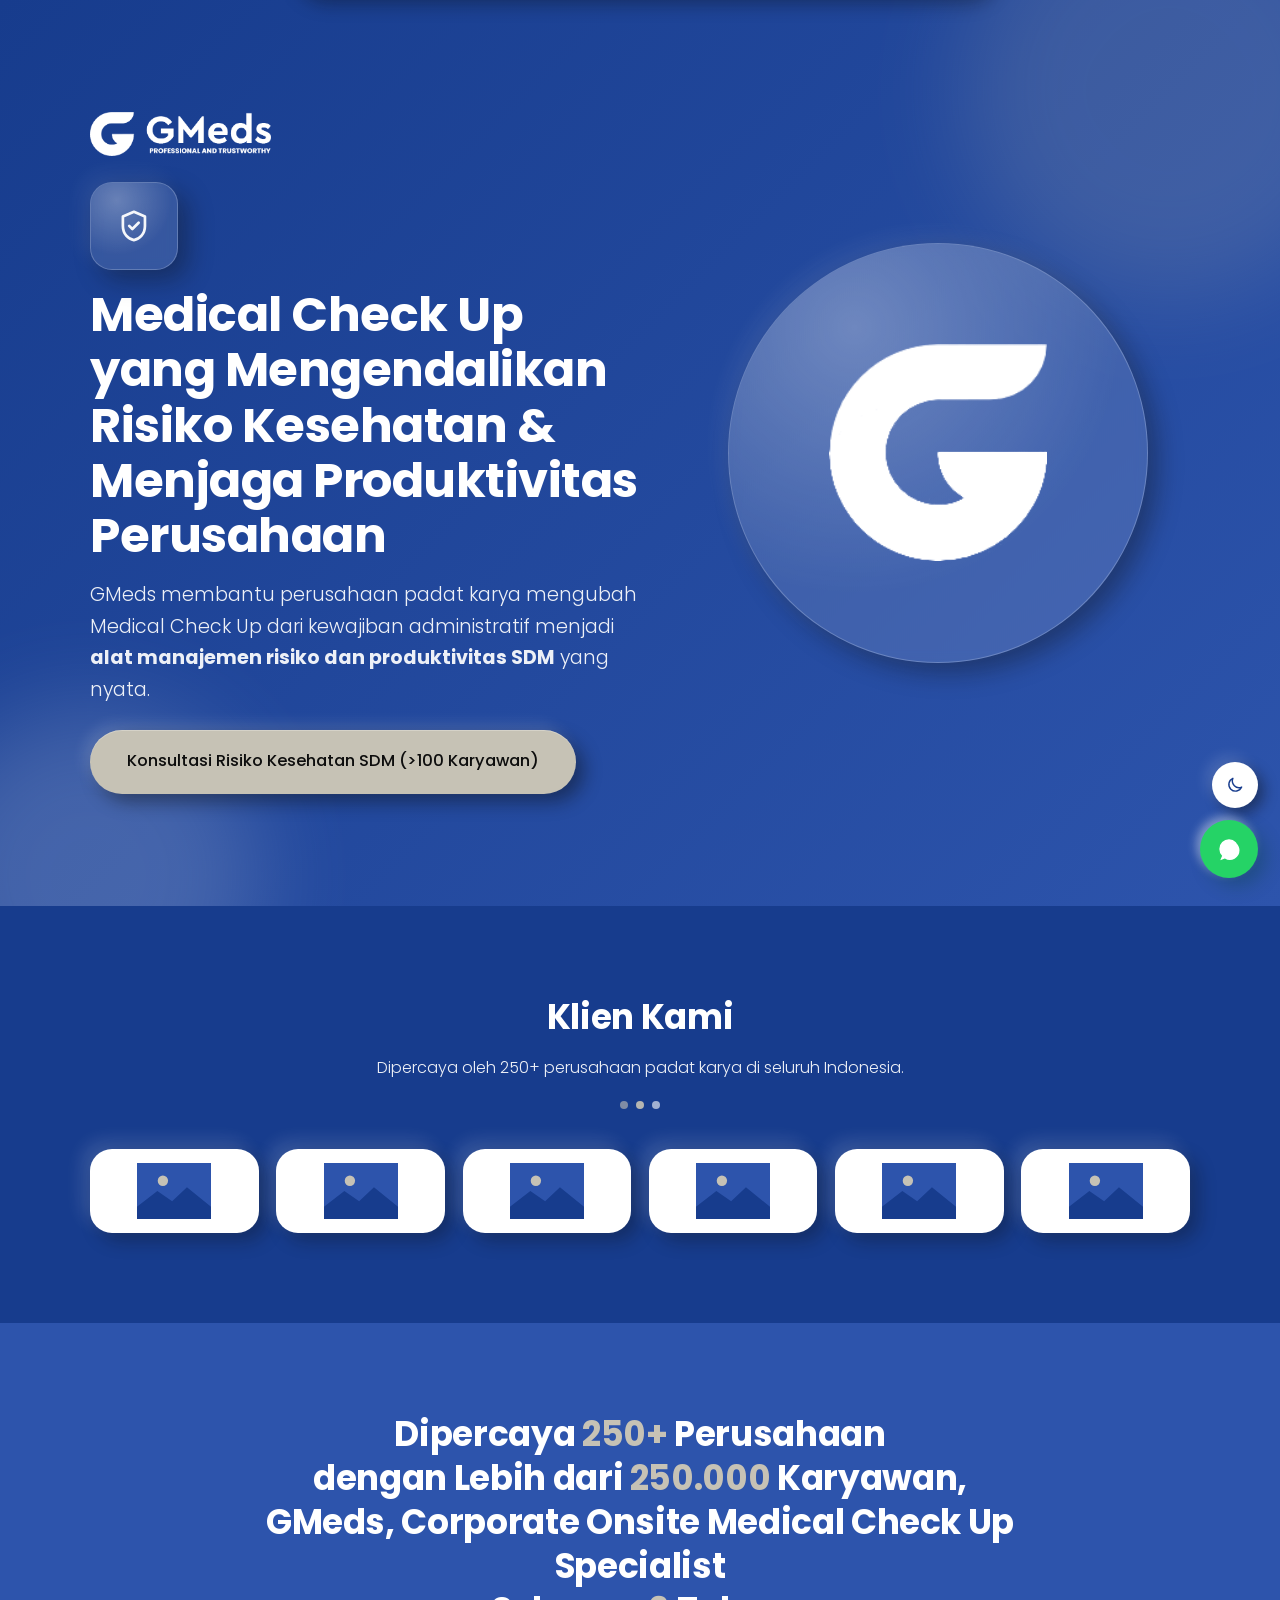
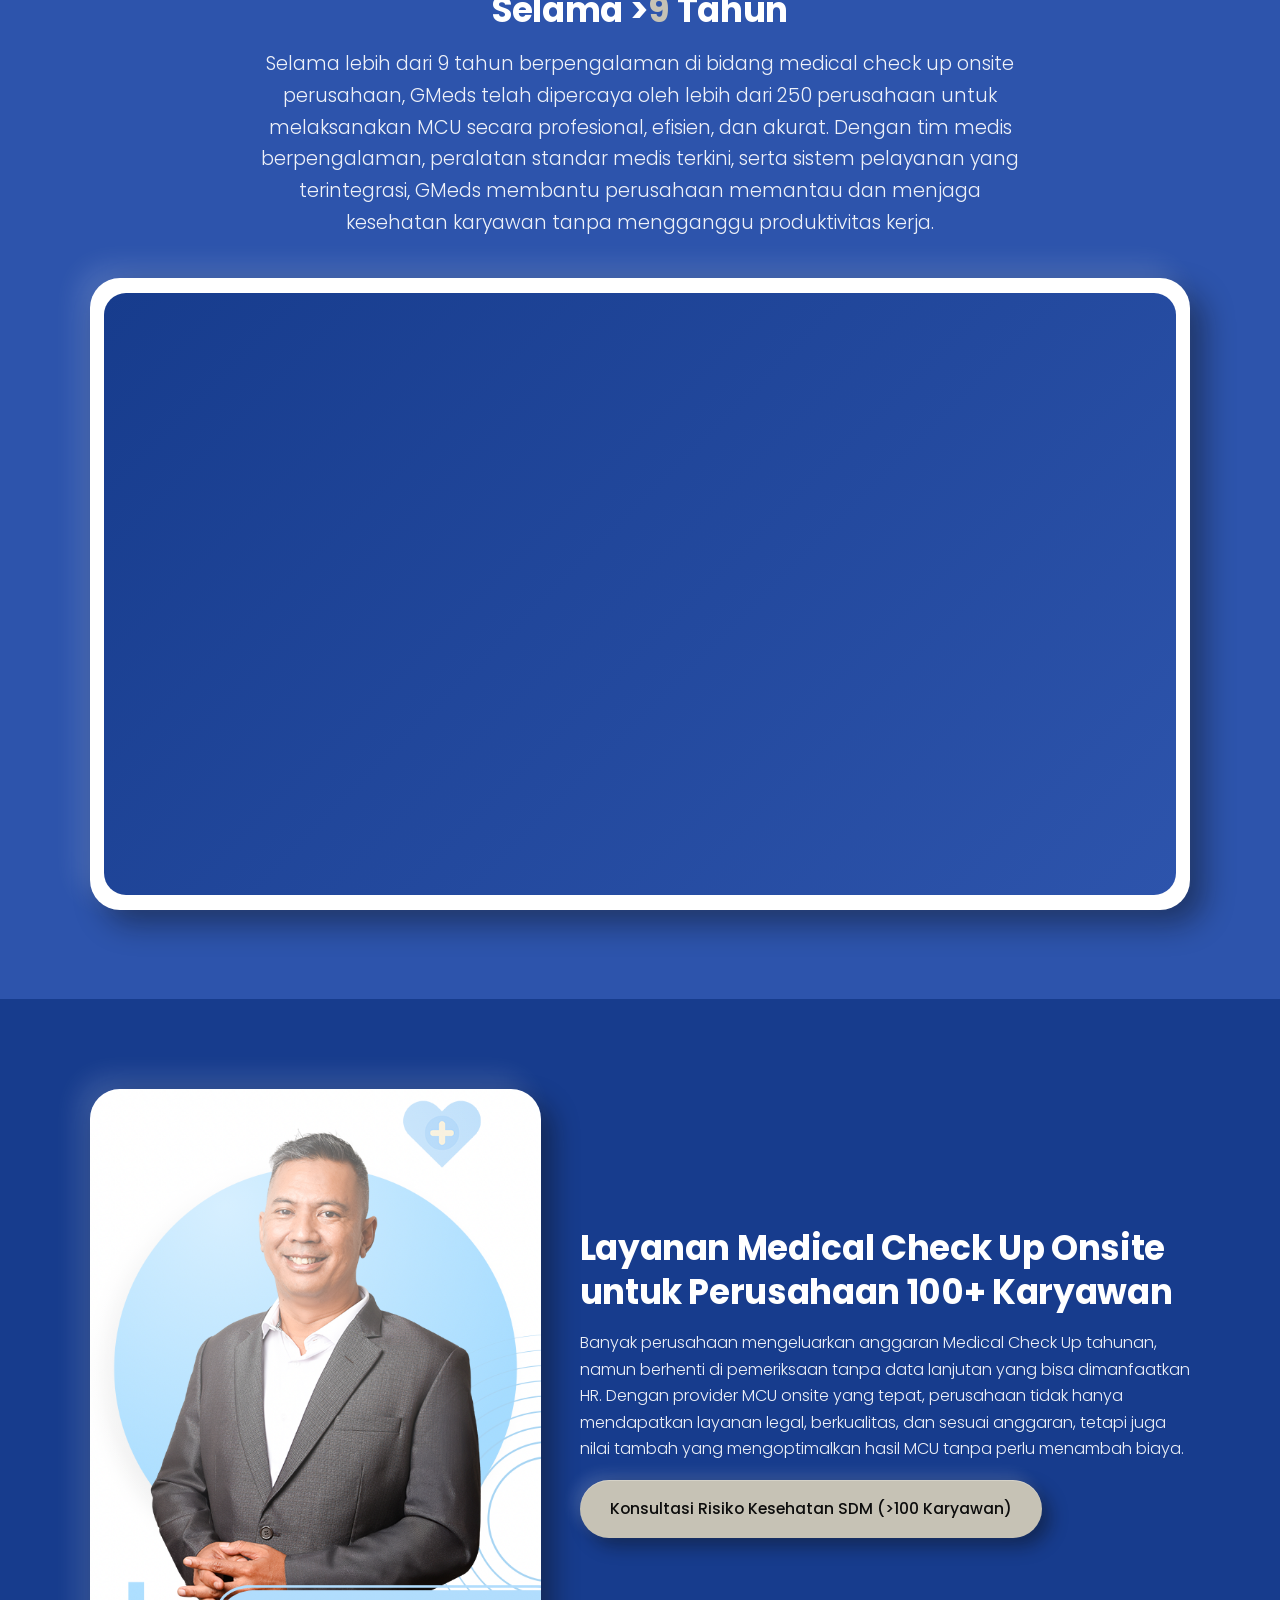
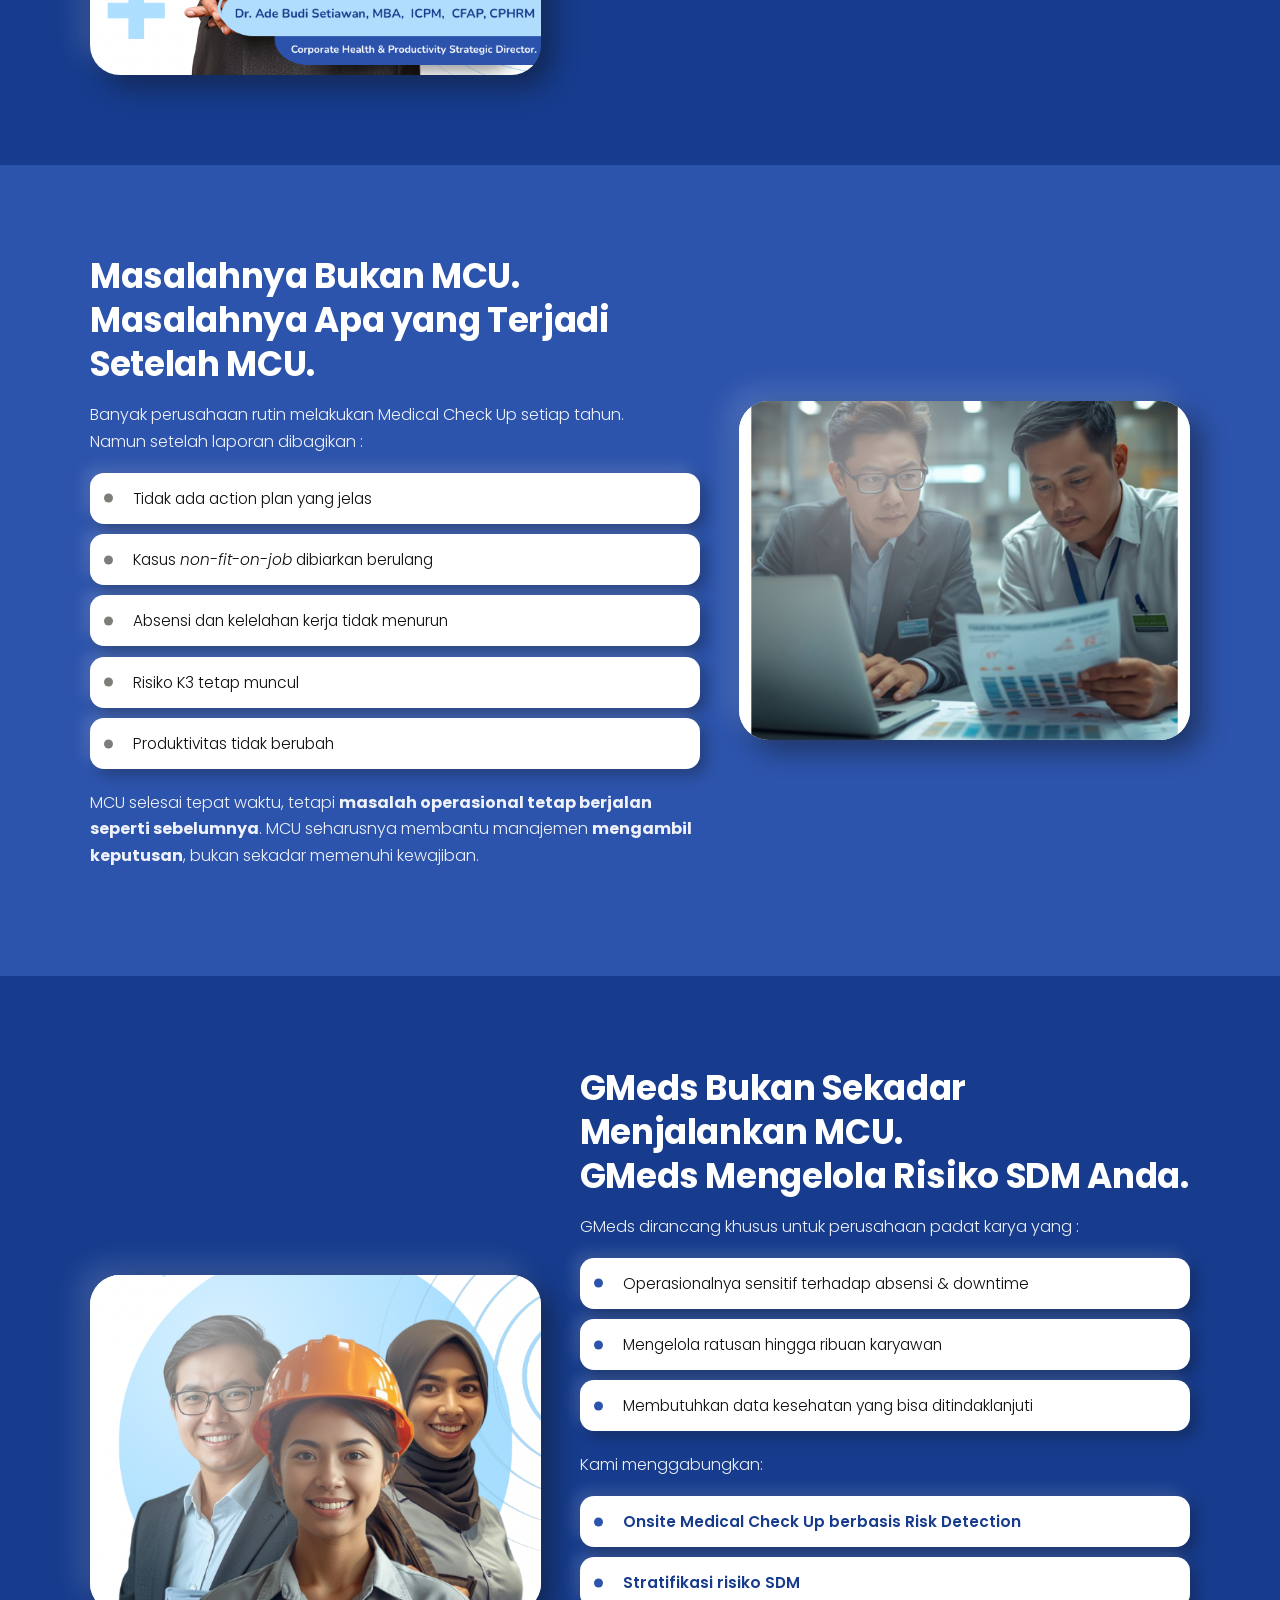
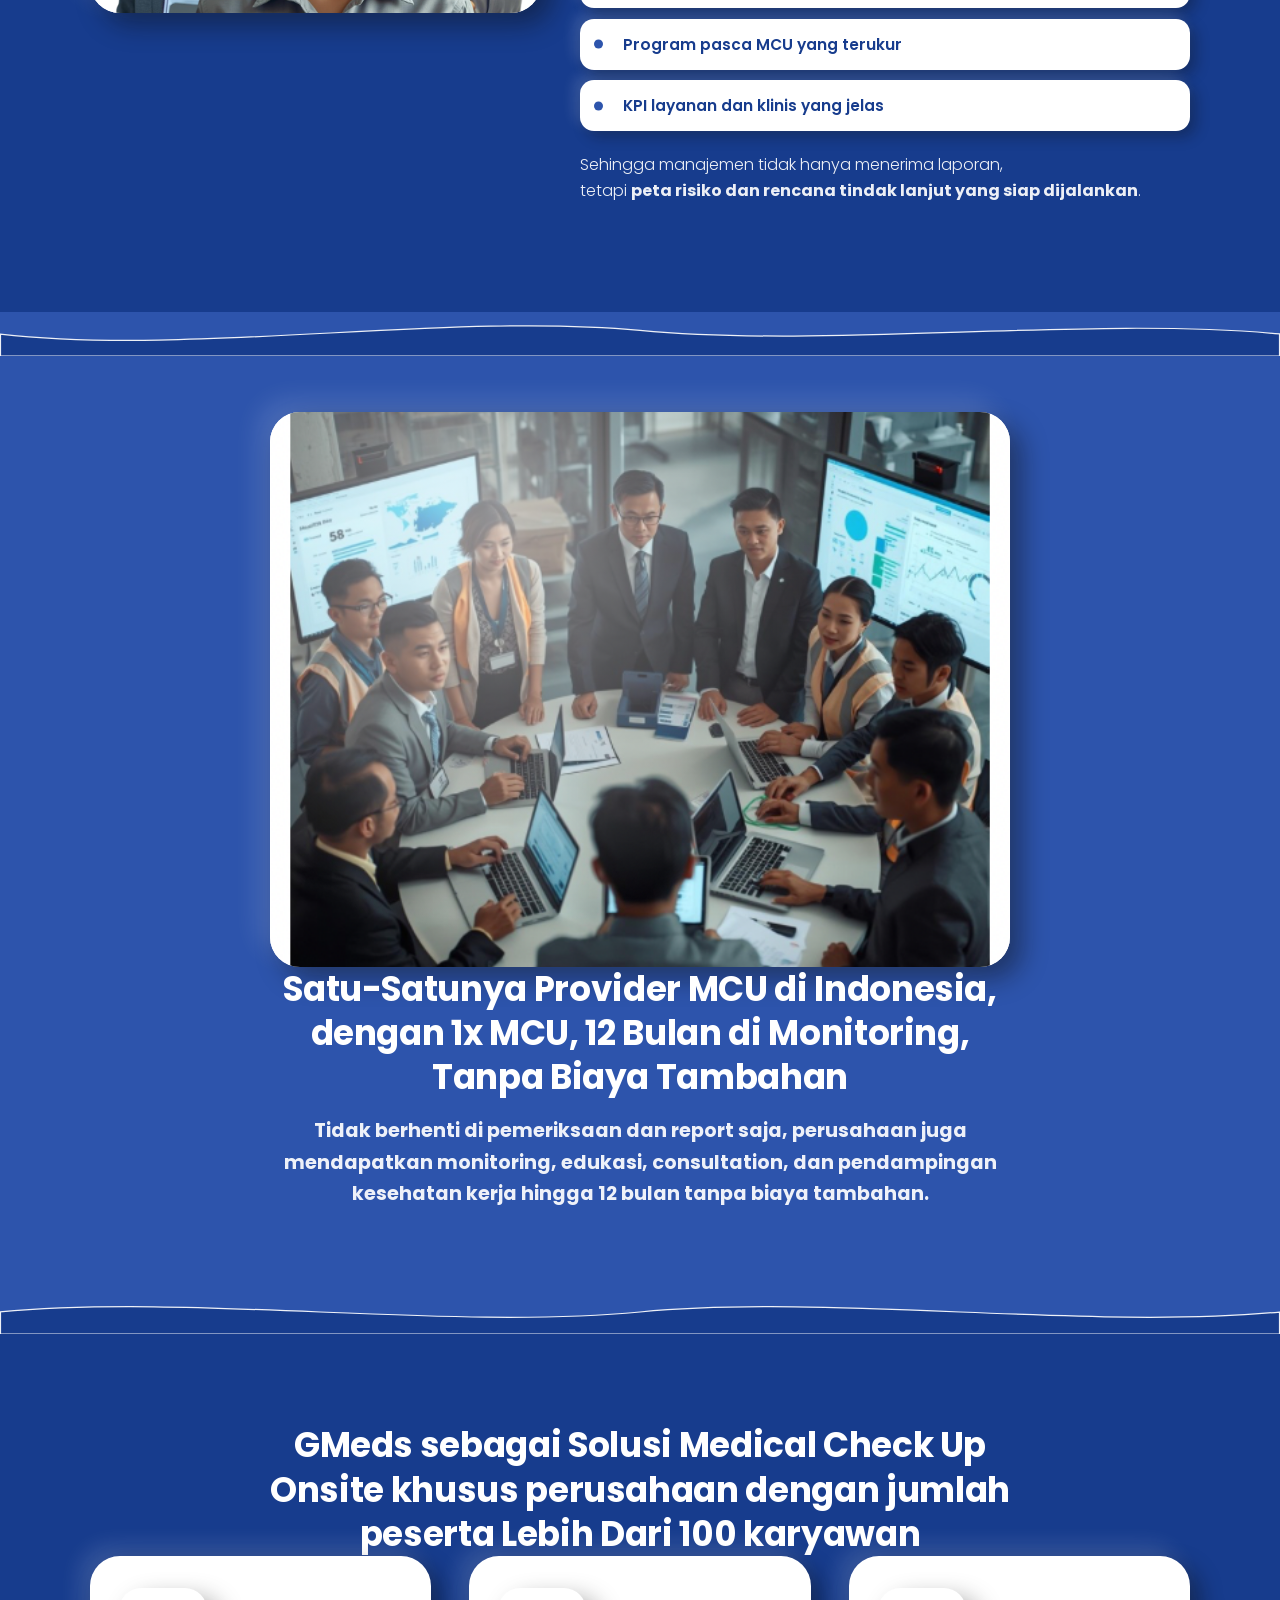
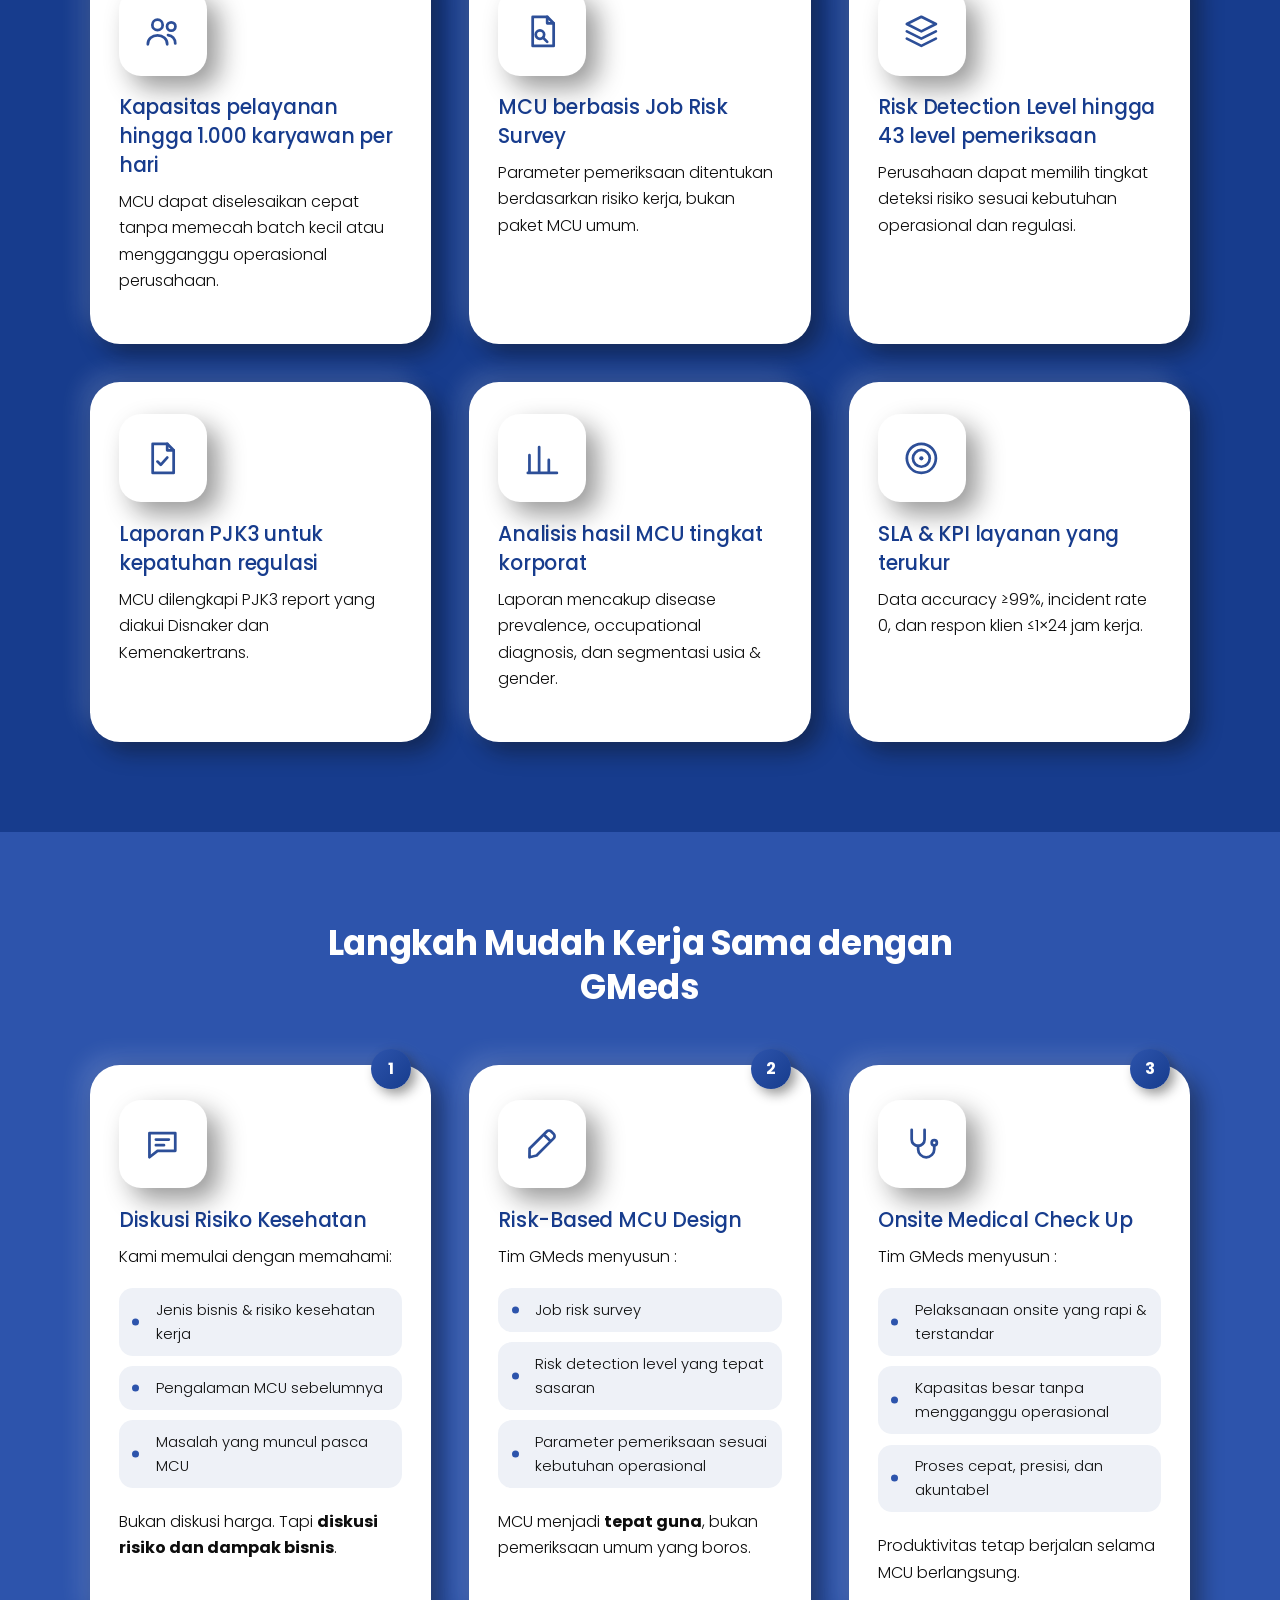
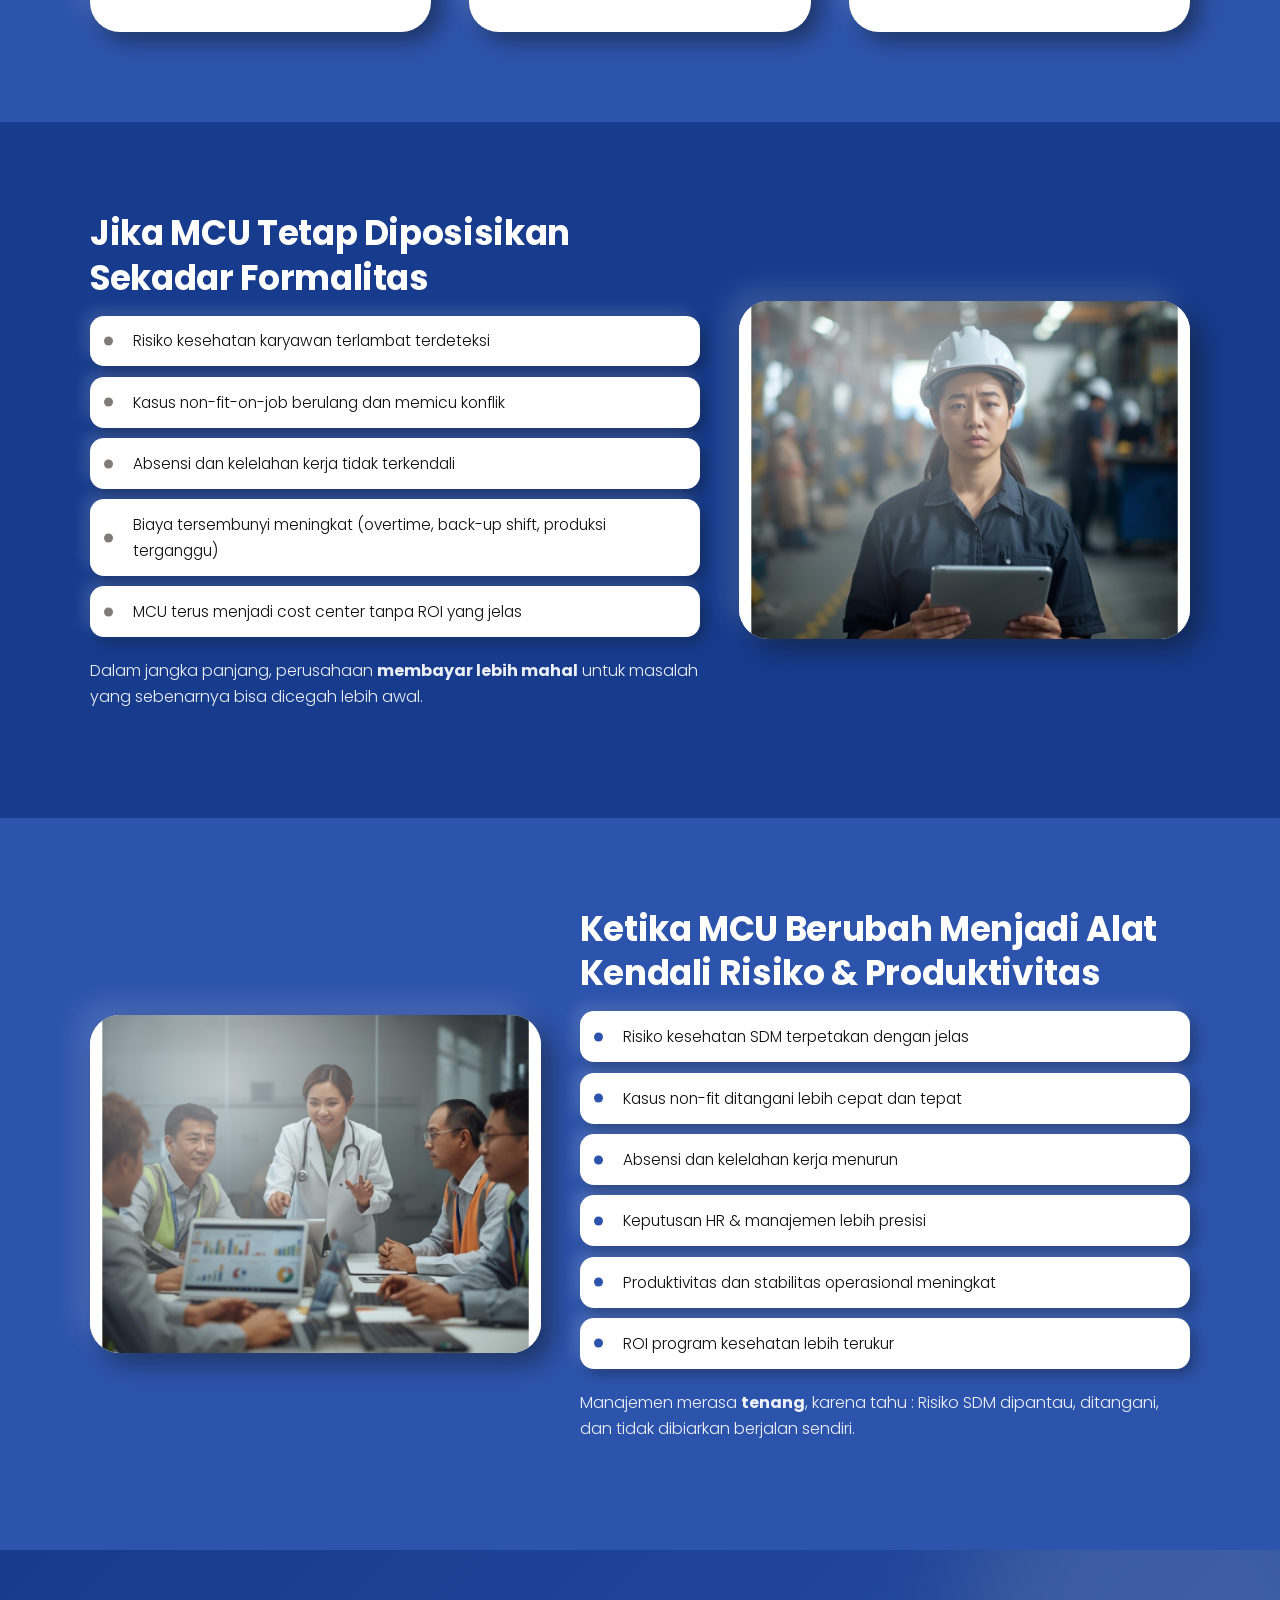
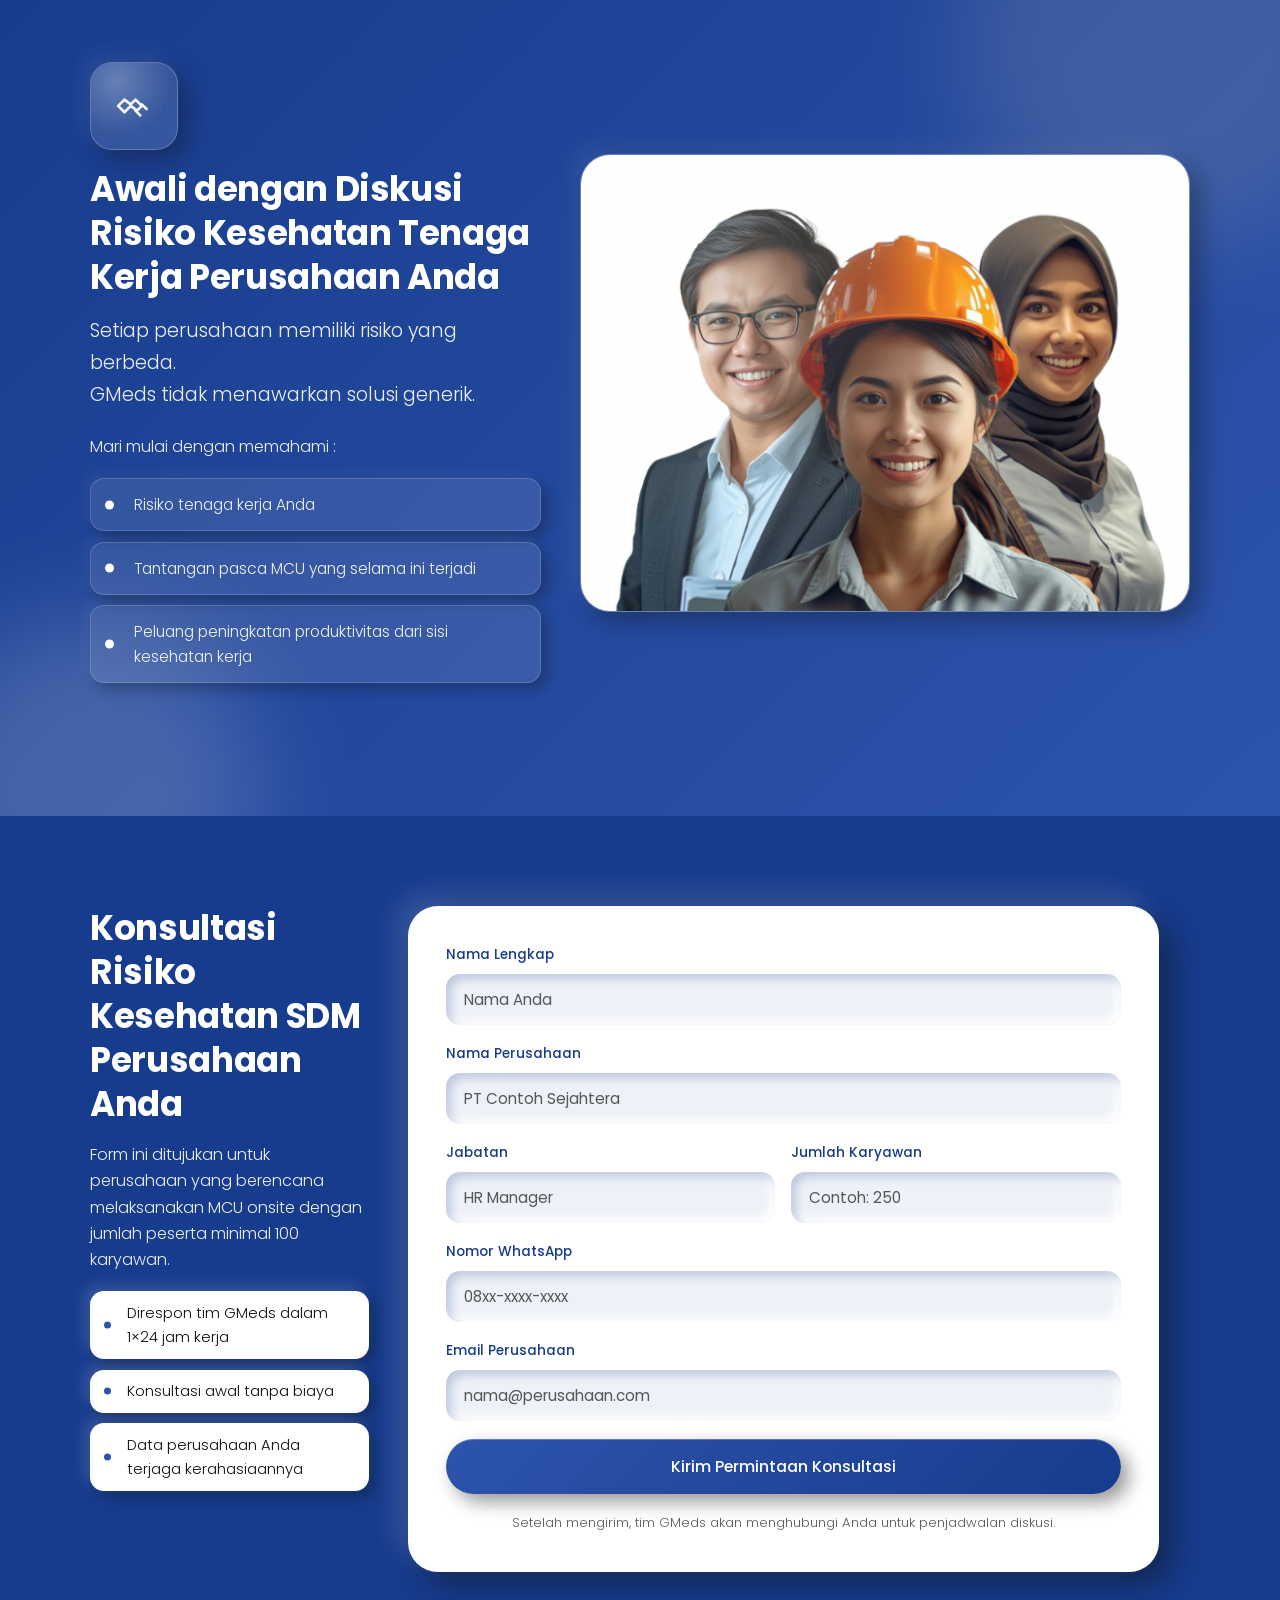
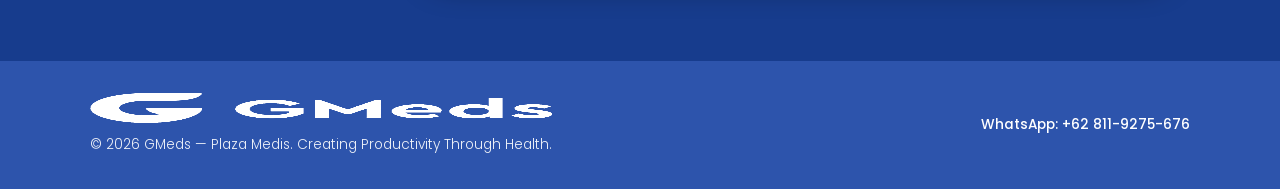
==== commit cce9cbb6: "Add files via upload" ====
--- a/demo-lpgads/index.html
+++ b/demo-lpgads/index.html
@@ -132,8 +132,8 @@
 <section class="section section--base">
   <div class="container two-col">
     <div class="two-col__media reveal" data-reveal>
-      <div class="img-frame img-frame--md">
-        <img src="https://npmsetyowibowo.github.io/demo-lpgads/assets/Layanan.PNG" height="816px" width="628px" alt="Foto layanan MCU onsite" />
+      <div class="img-frame img-frame--md img-frame--natural">
+        <img src="https://npmsetyowibowo.github.io/demo-lpgads/assets/Layanan.PNG" width="628" height="816" alt="Foto layanan MCU onsite" />
       </div>
     </div>
     <div class="two-col__text reveal" data-reveal data-reveal-delay="1">
@@ -397,7 +397,7 @@
           </div>
           <div>
             <label for="fJumlah">Jumlah Karyawan</label>
-            <input type="number" id="fJumlah" name="jumlah" min="100" placeholder="min. 100" required />
+            <input type="number" id="fJumlah" name="jumlah" min="0" step="1" inputmode="numeric" placeholder="Contoh: 250" required />
           </div>
         </div>
         <div class="neu-form__row">
--- a/demo-lpgads/setyostyle.css
+++ b/demo-lpgads/setyostyle.css
@@ -232,6 +232,9 @@
 .img-frame--sm{aspect-ratio:1/1;width:clamp(64px,9vw,88px);border-radius:var(--radius-md);flex-shrink:0;margin-bottom:1.1rem;}
 .img-frame--sm .img-frame__icon{width:44%;height:44%;}
 .img-frame--md{width:100%;}
+/* Foto ditampilkan utuh sesuai rasio asli (tidak dipotong) */
+.img-frame--natural{aspect-ratio:auto;display:block;width:100%;max-width:628px;margin-inline:auto;background:transparent;}
+.img-frame--natural img{width:100%;height:auto;object-fit:contain;display:block;}
 .img-frame--hero{width:min(420px,100%);aspect-ratio:1/1;border-radius:50%;}
 
 .img-frame--glass{
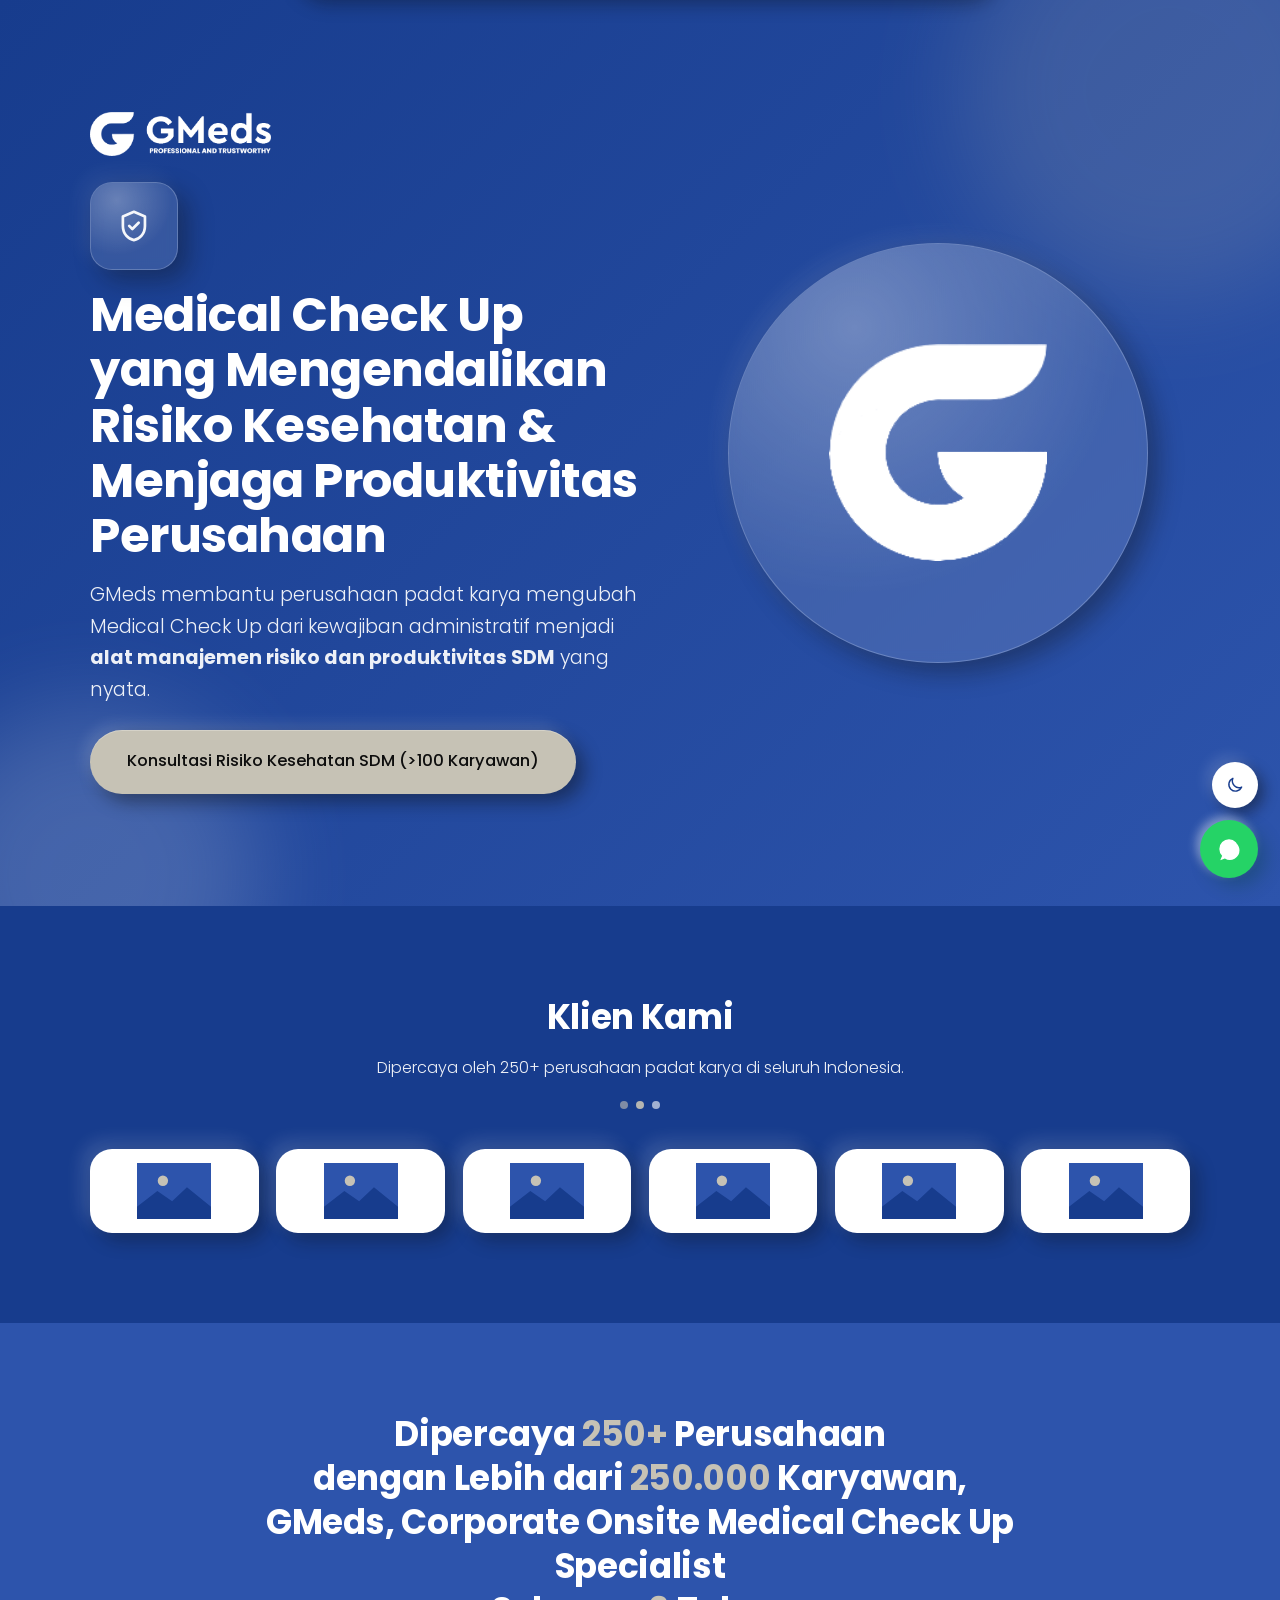
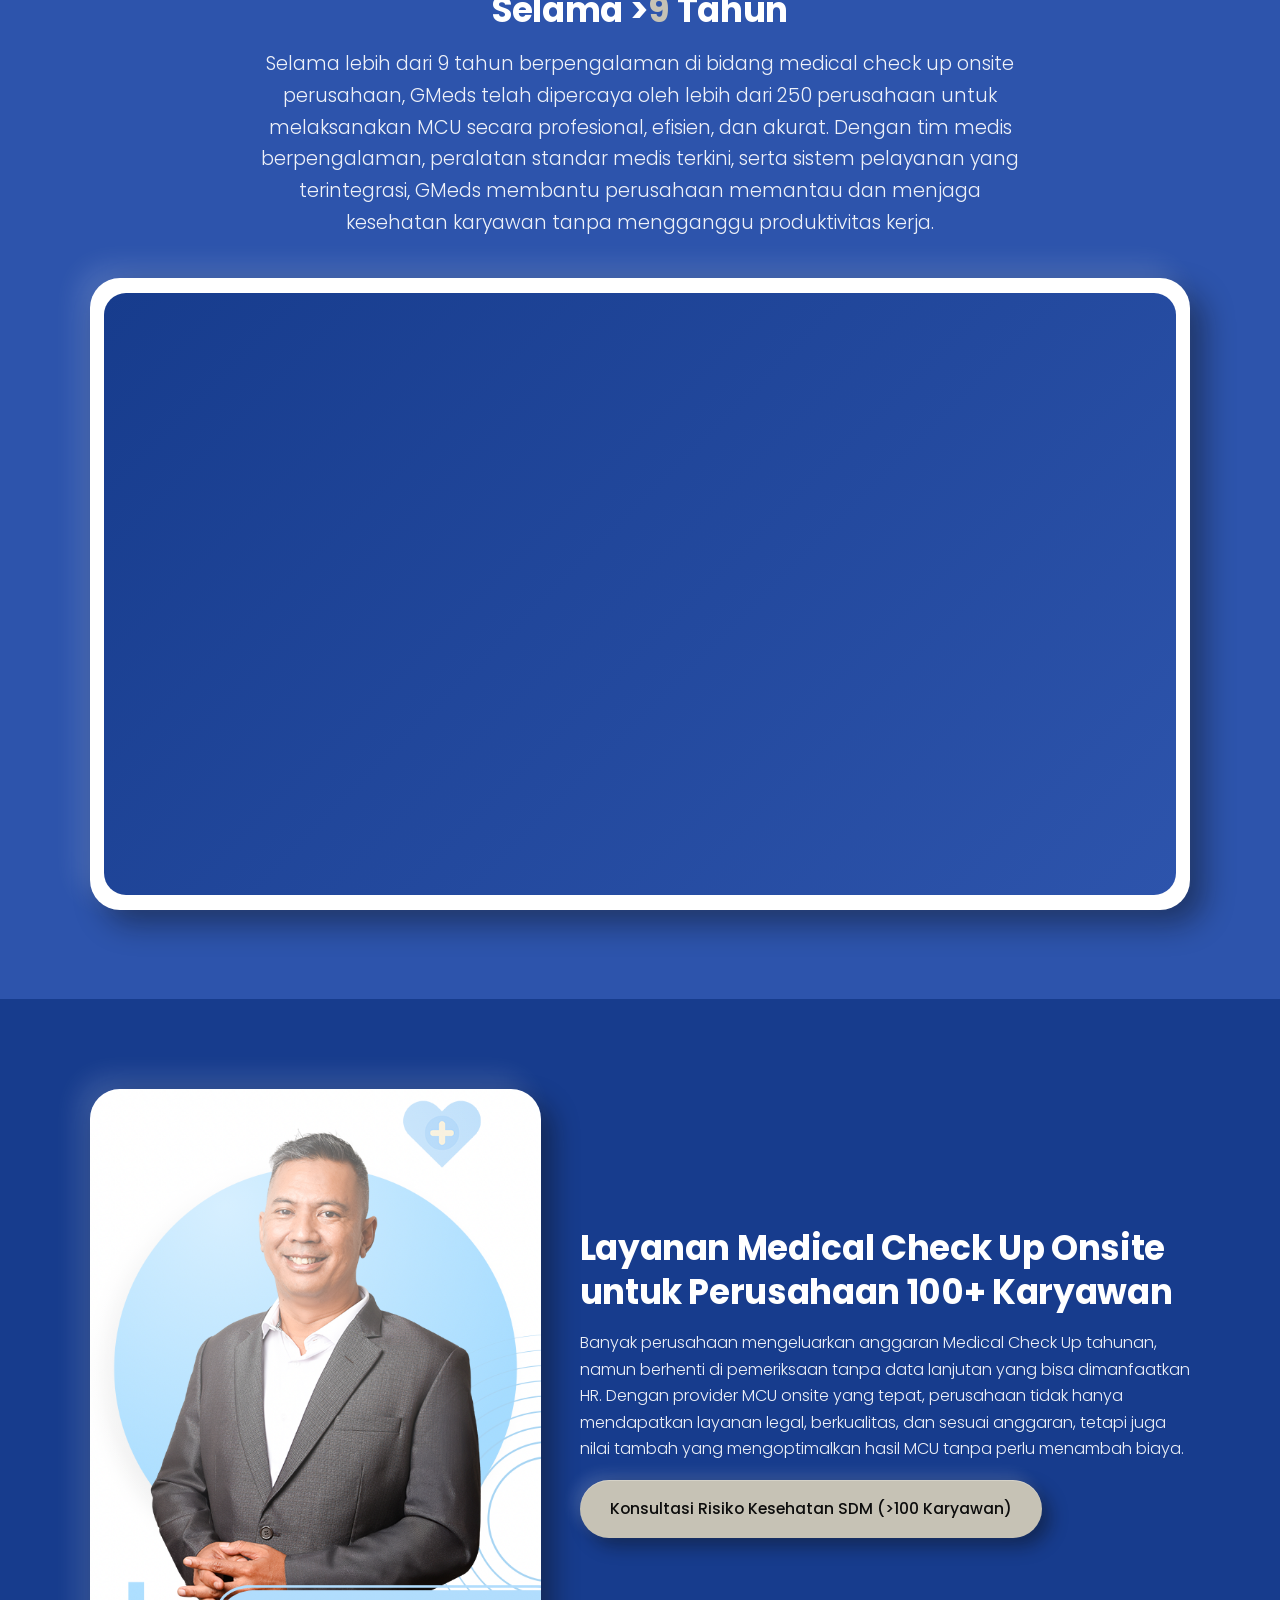
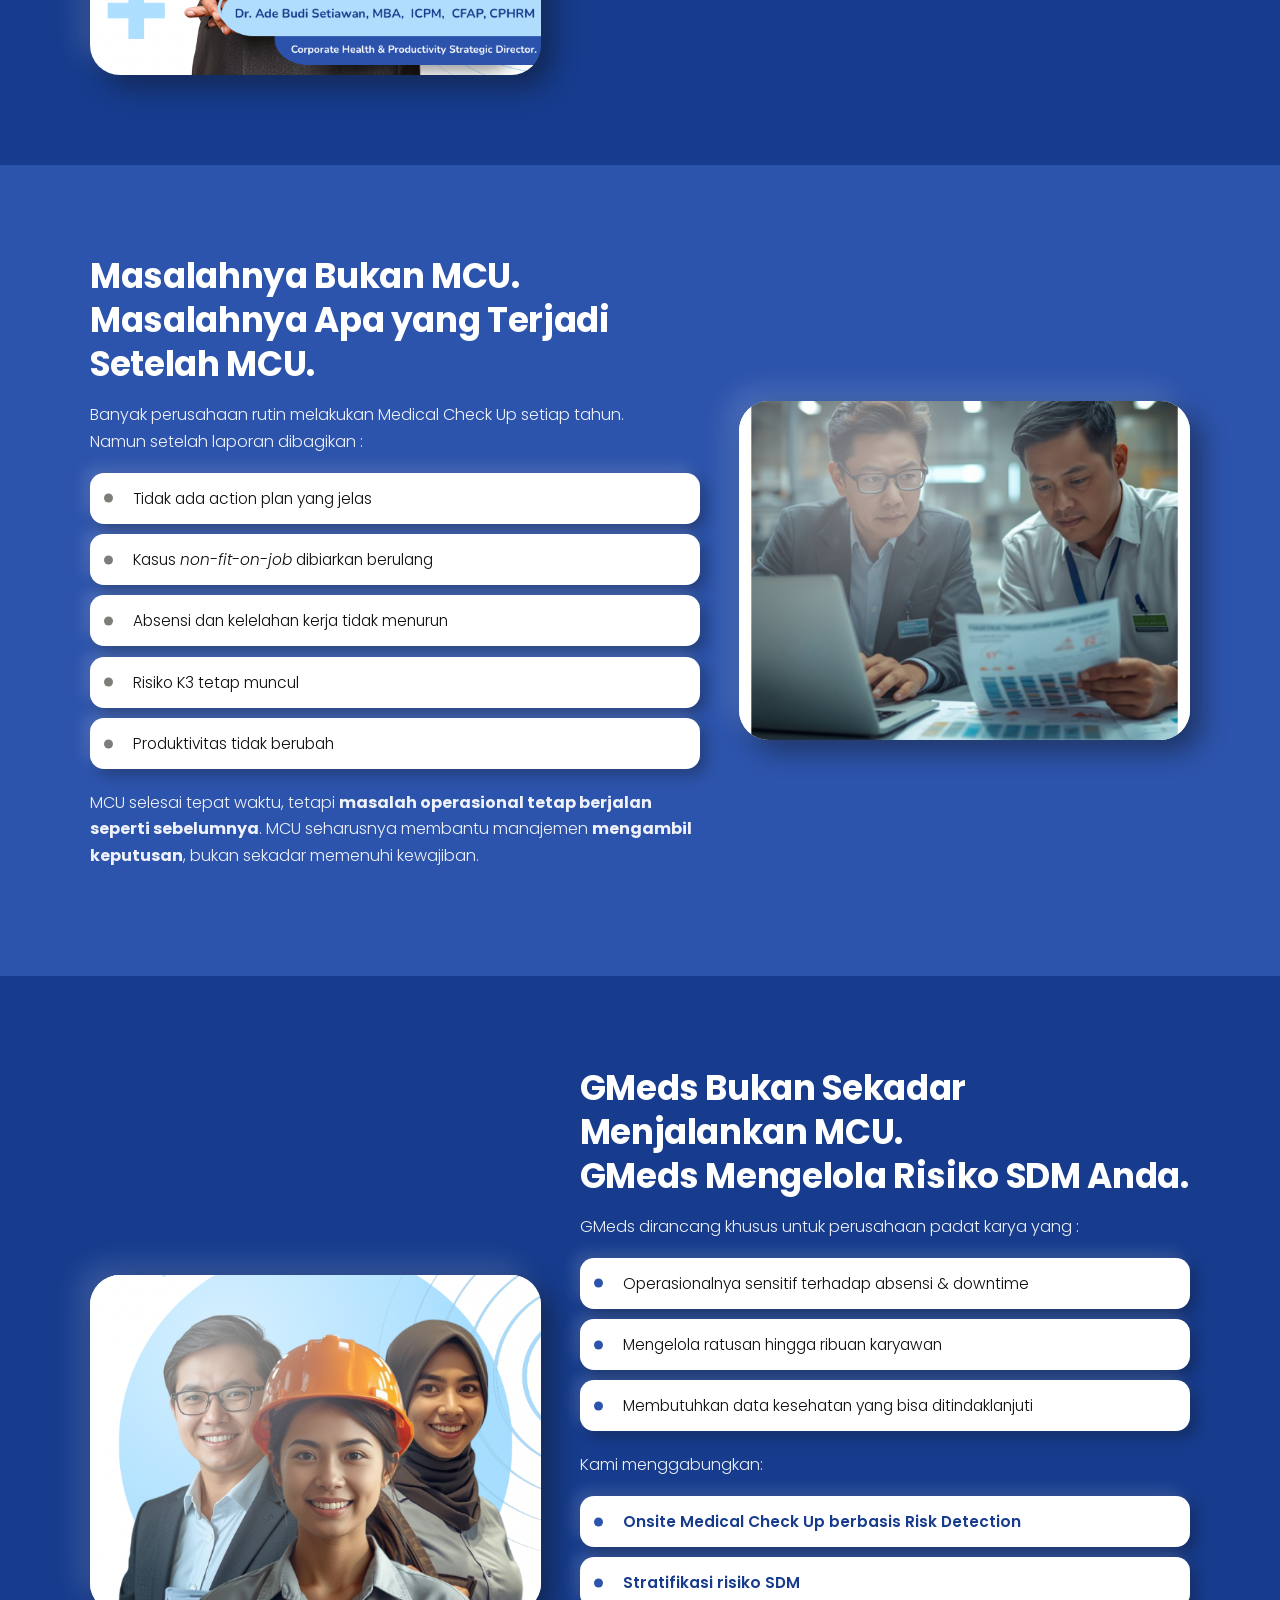
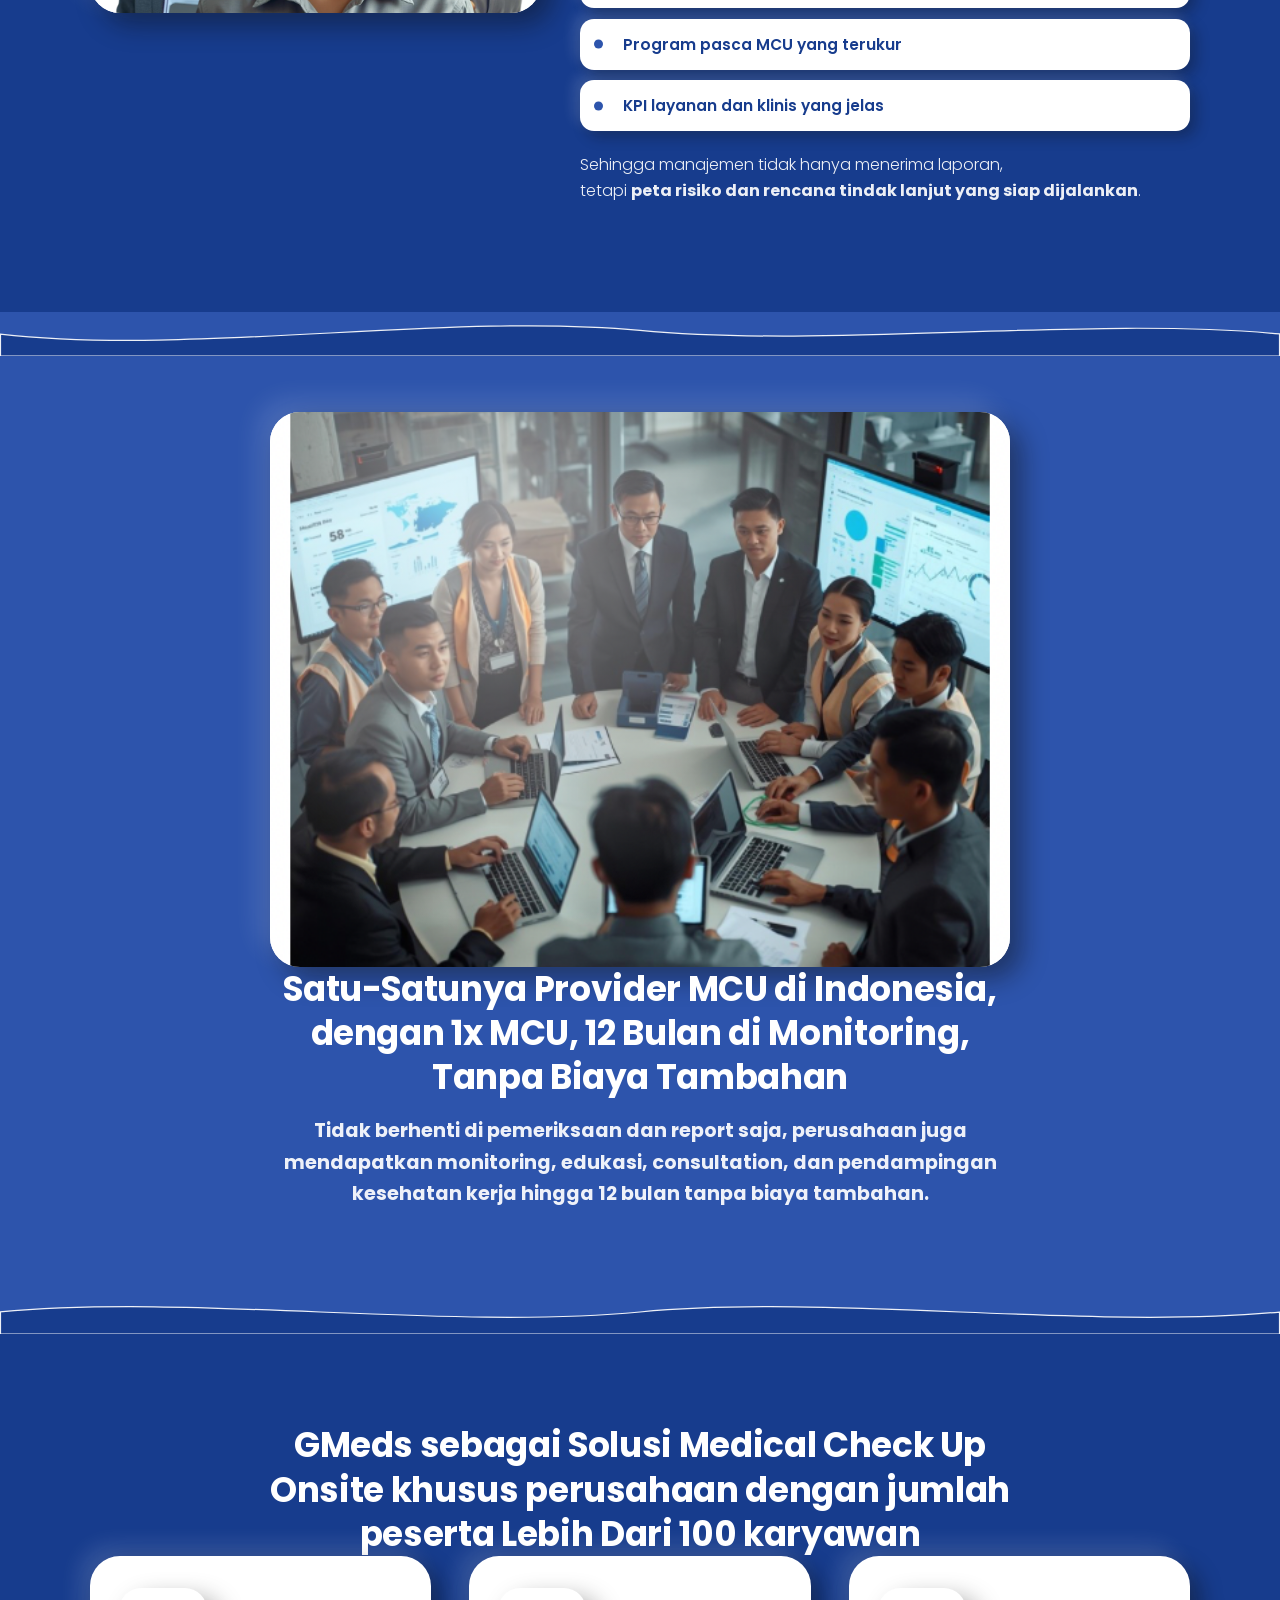
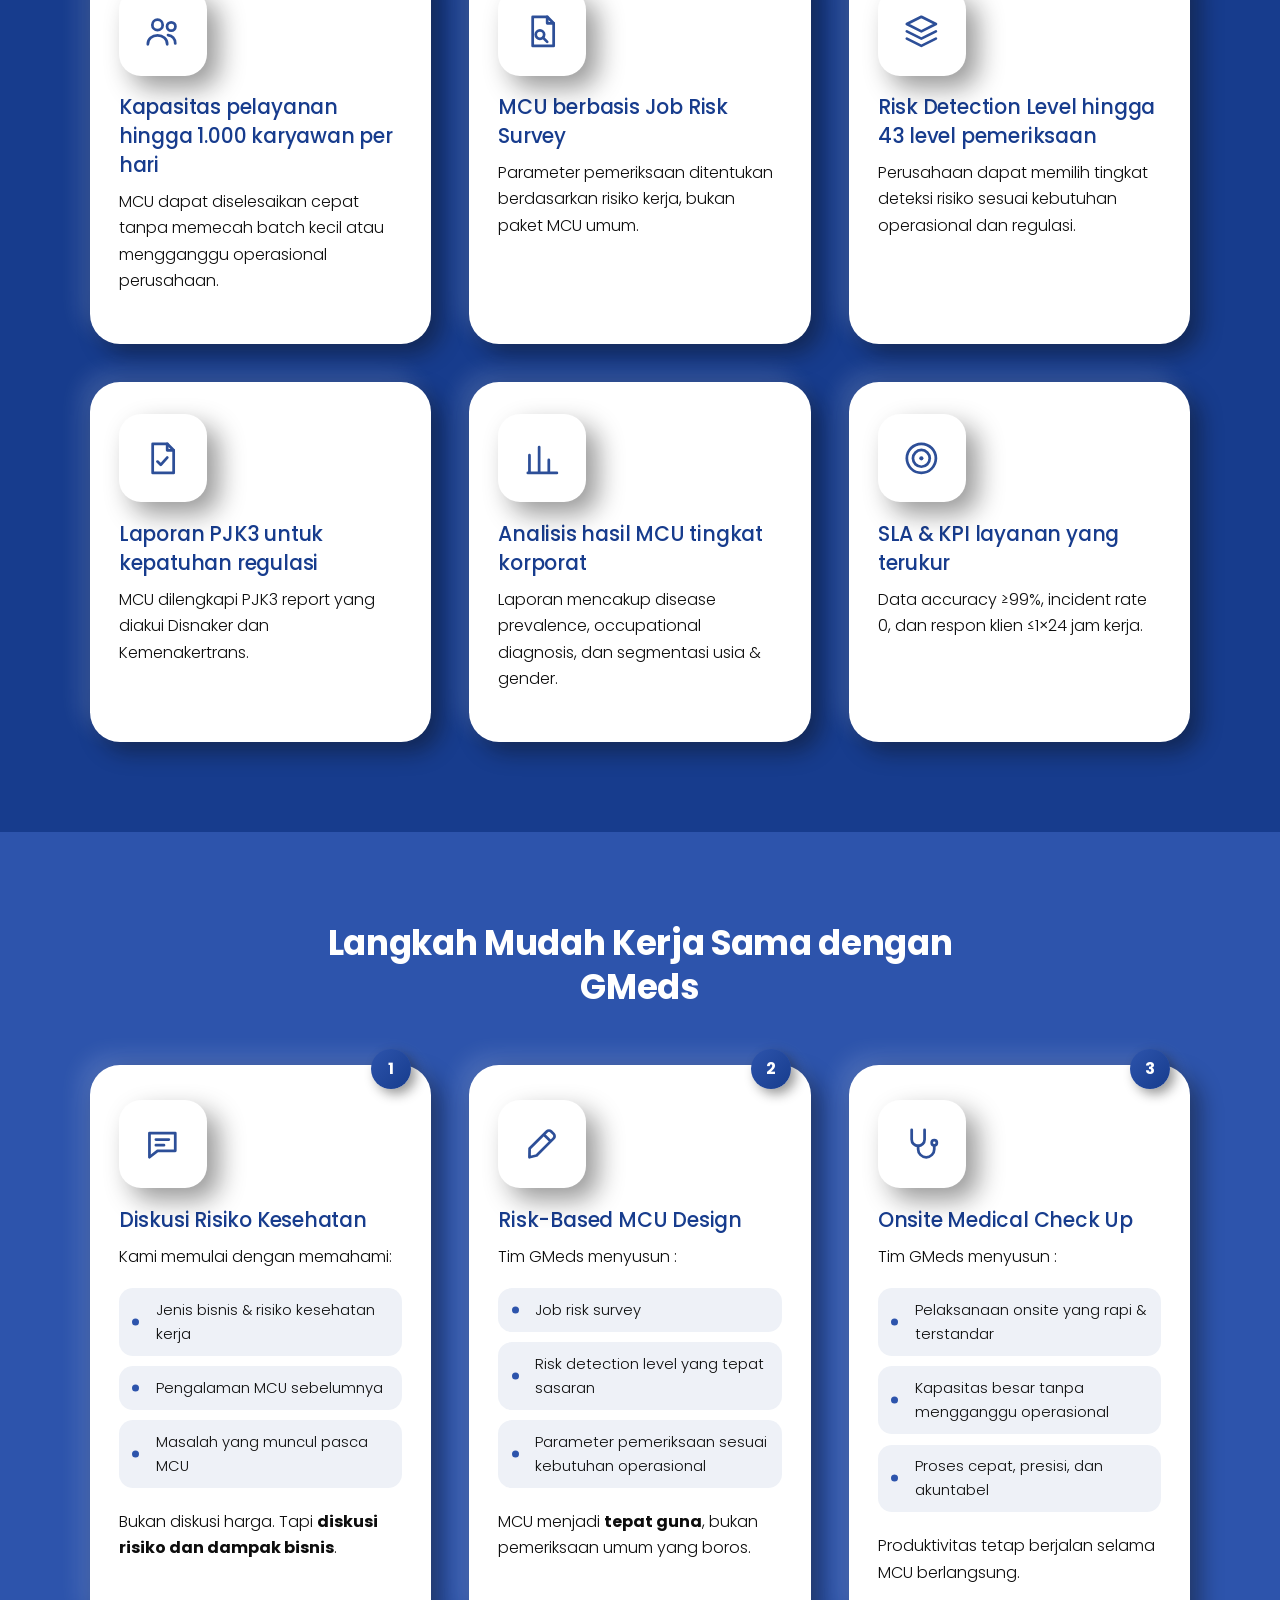
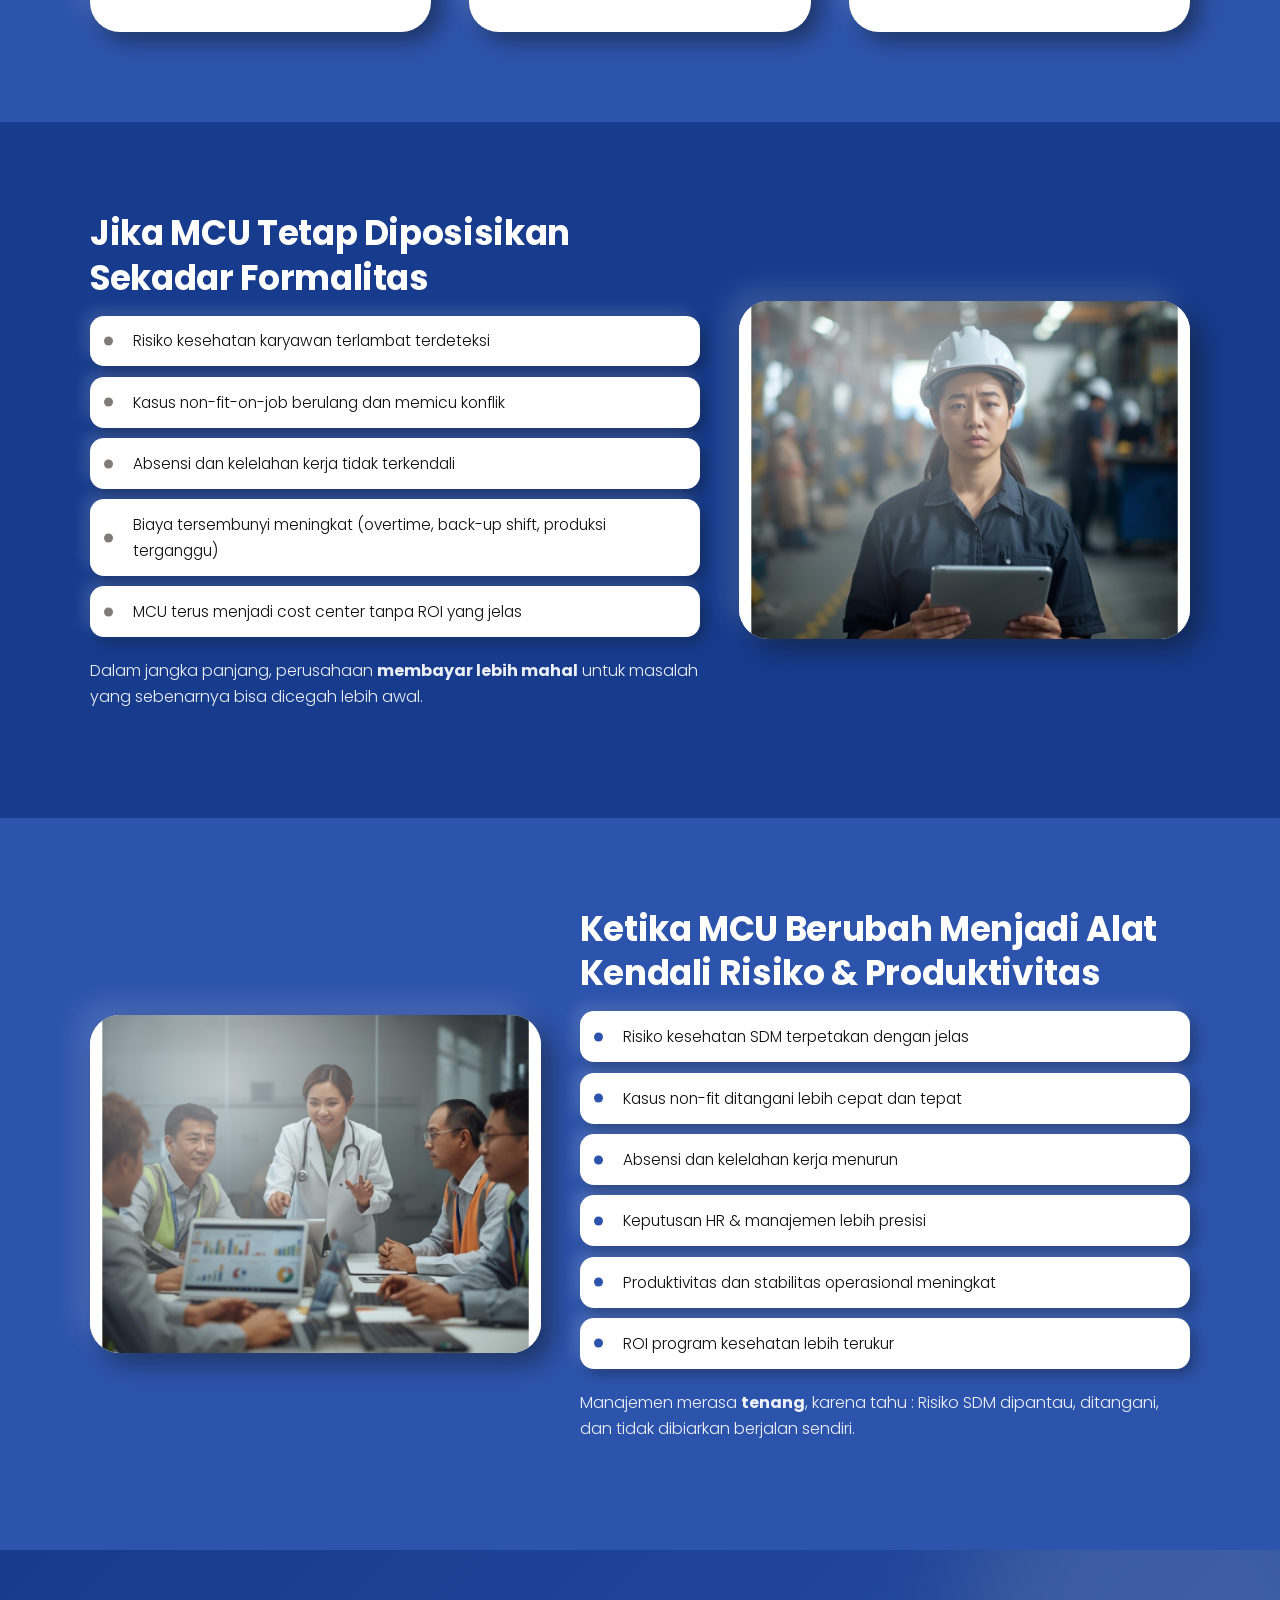
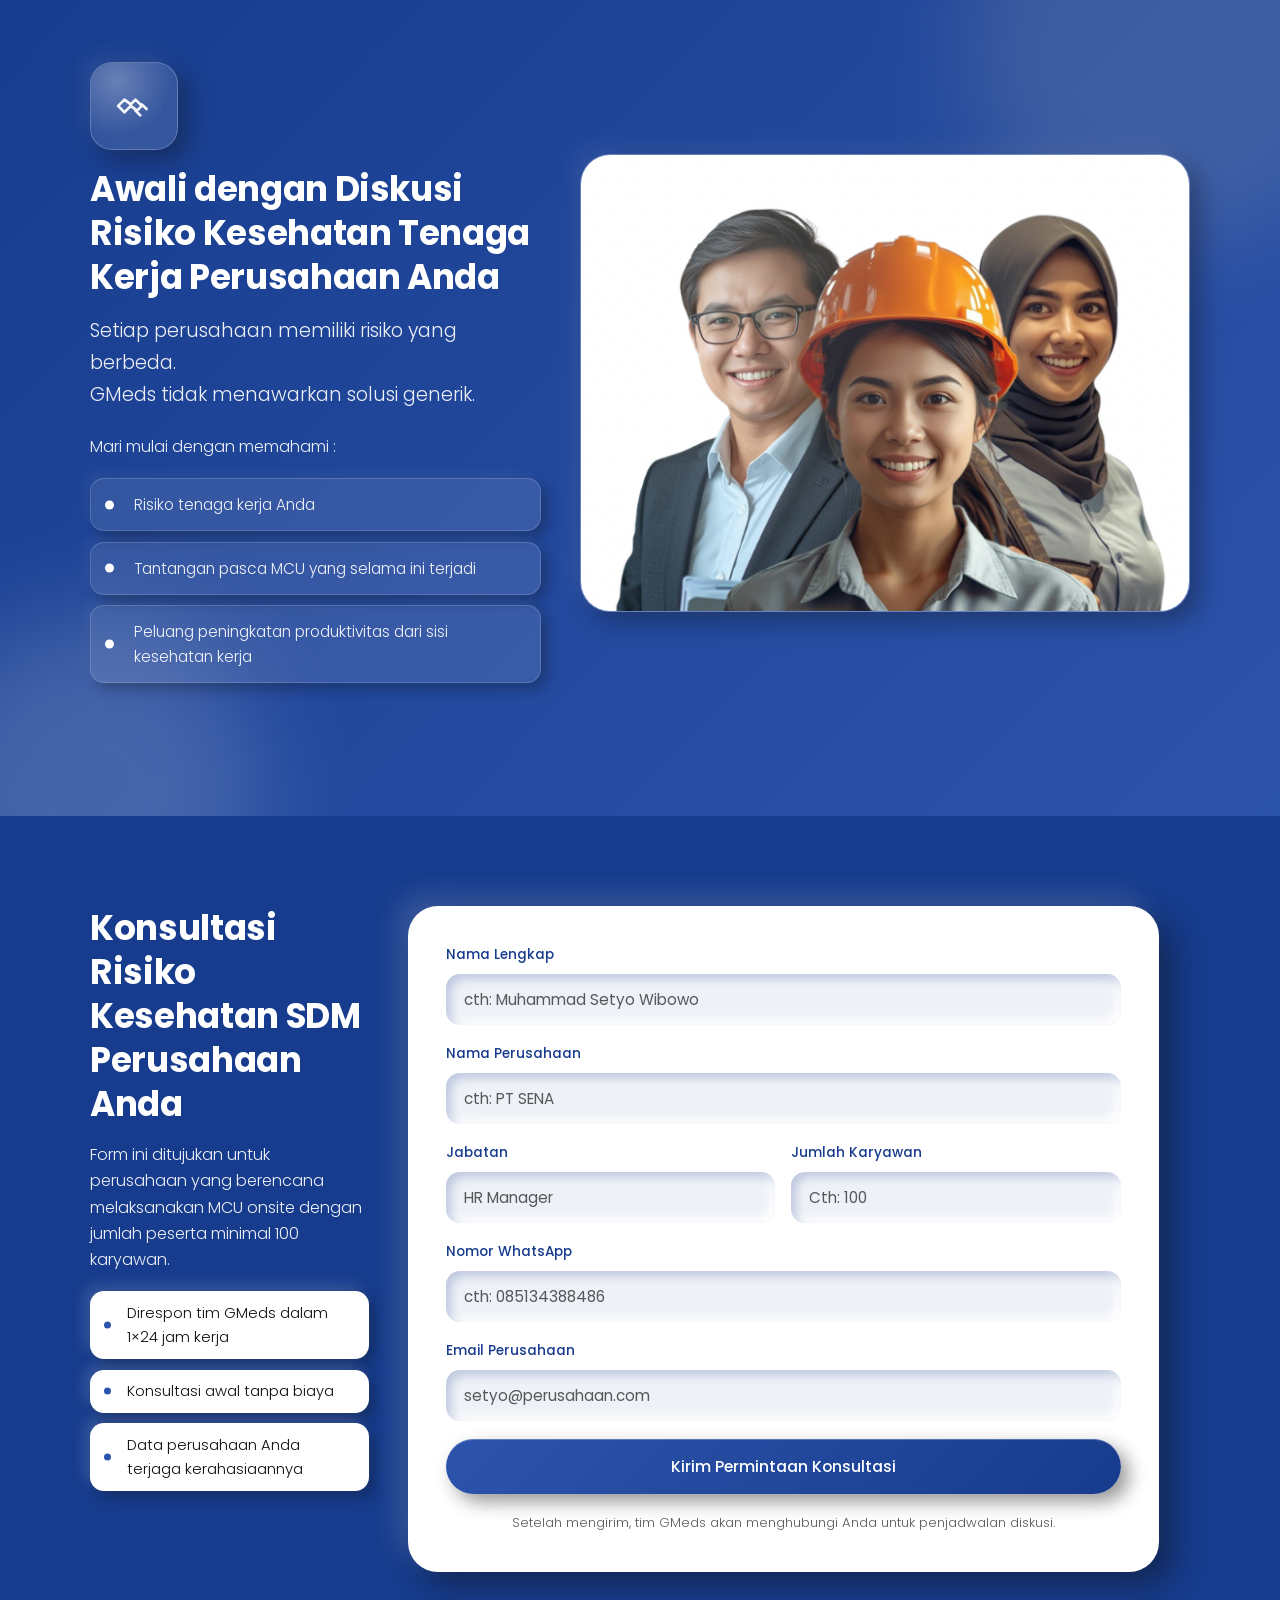
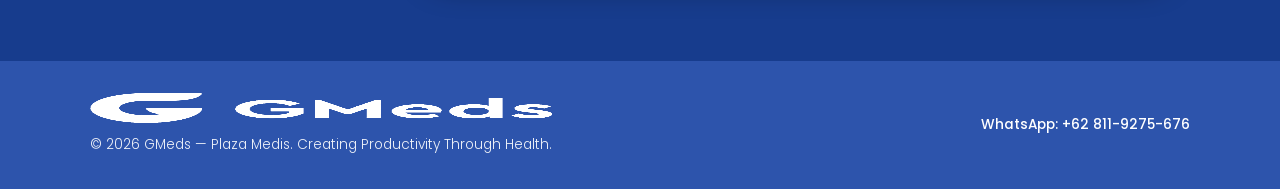
==== commit e4bb3729: "Update index.html" ====
--- a/demo-lpgads/index.html
+++ b/demo-lpgads/index.html
@@ -384,11 +384,11 @@
         <input type="text" name="hp_extra" class="hp" tabindex="-1" autocomplete="off" aria-hidden="true" />
         <div class="neu-form__row">
           <label for="fNama">Nama Lengkap</label>
-          <input type="text" id="fNama" name="nama" placeholder="Nama Anda" required />
+          <input type="text" id="fNama" name="nama" placeholder="cth: Muhammad Setyo Wibowo" required />
         </div>
         <div class="neu-form__row">
           <label for="fPerusahaan">Nama Perusahaan</label>
-          <input type="text" id="fPerusahaan" name="perusahaan" placeholder="PT Contoh Sejahtera" required />
+          <input type="text" id="fPerusahaan" name="perusahaan" placeholder="cth: PT SENA" required />
         </div>
         <div class="neu-form__row neu-form__row--split">
           <div>
@@ -397,16 +397,16 @@
           </div>
           <div>
             <label for="fJumlah">Jumlah Karyawan</label>
-            <input type="number" id="fJumlah" name="jumlah" min="0" step="1" inputmode="numeric" placeholder="Contoh: 250" required />
+            <input type="number" id="fJumlah" name="jumlah" min="0" step="1" inputmode="numeric" placeholder="Cth: 100" required />
           </div>
         </div>
         <div class="neu-form__row">
           <label for="fWA">Nomor WhatsApp</label>
-          <input type="tel" id="fWA" name="wa" placeholder="08xx-xxxx-xxxx" required />
+          <input type="tel" id="fWA" name="wa" placeholder="cth: 085134388486" required />
         </div>
         <div class="neu-form__row">
           <label for="fEmail">Email Perusahaan</label>
-          <input type="email" id="fEmail" name="email" placeholder="nama@perusahaan.com" />
+          <input type="email" id="fEmail" name="email" placeholder="setyo@perusahaan.com" />
         </div>
         <button type="submit" class="btn btn--primary btn--block">Kirim Permintaan Konsultasi</button>
         <p class="neu-form__note">Setelah mengirim, tim GMeds akan menghubungi Anda untuk penjadwalan diskusi.</p>
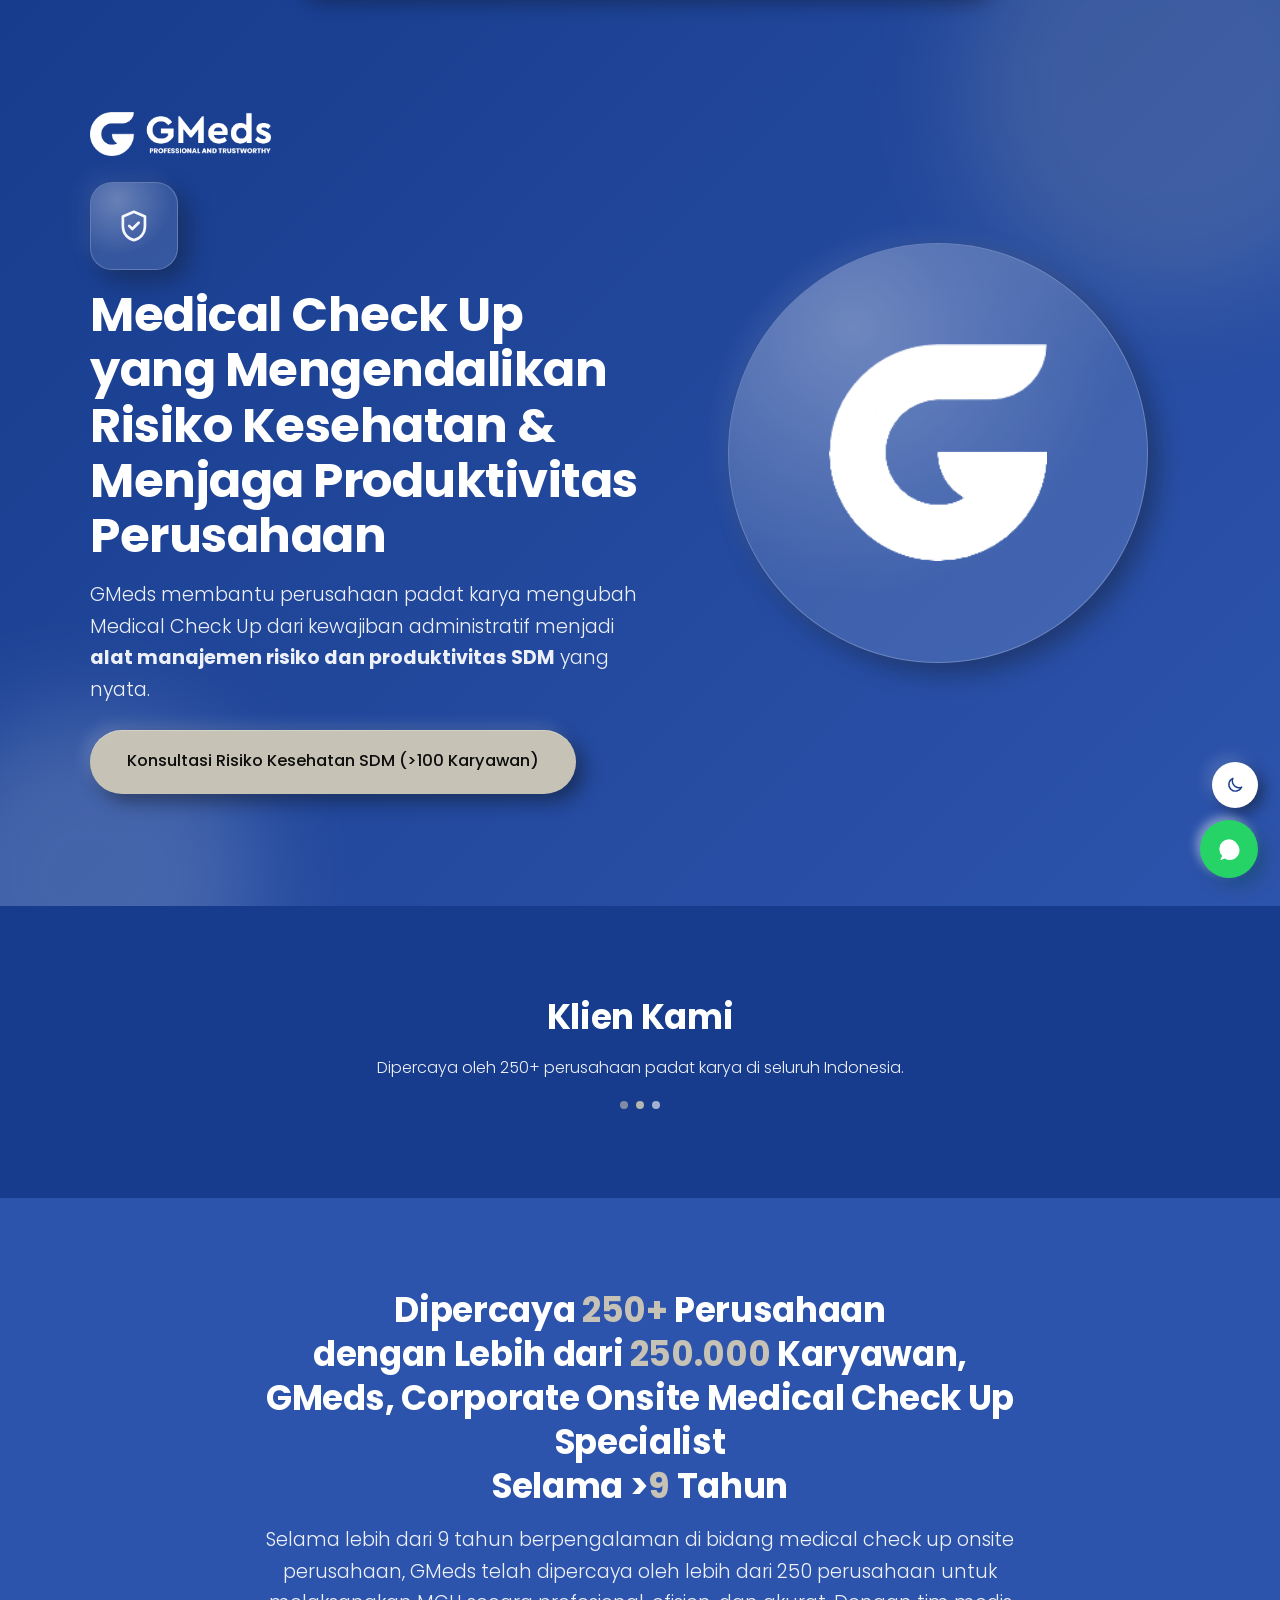
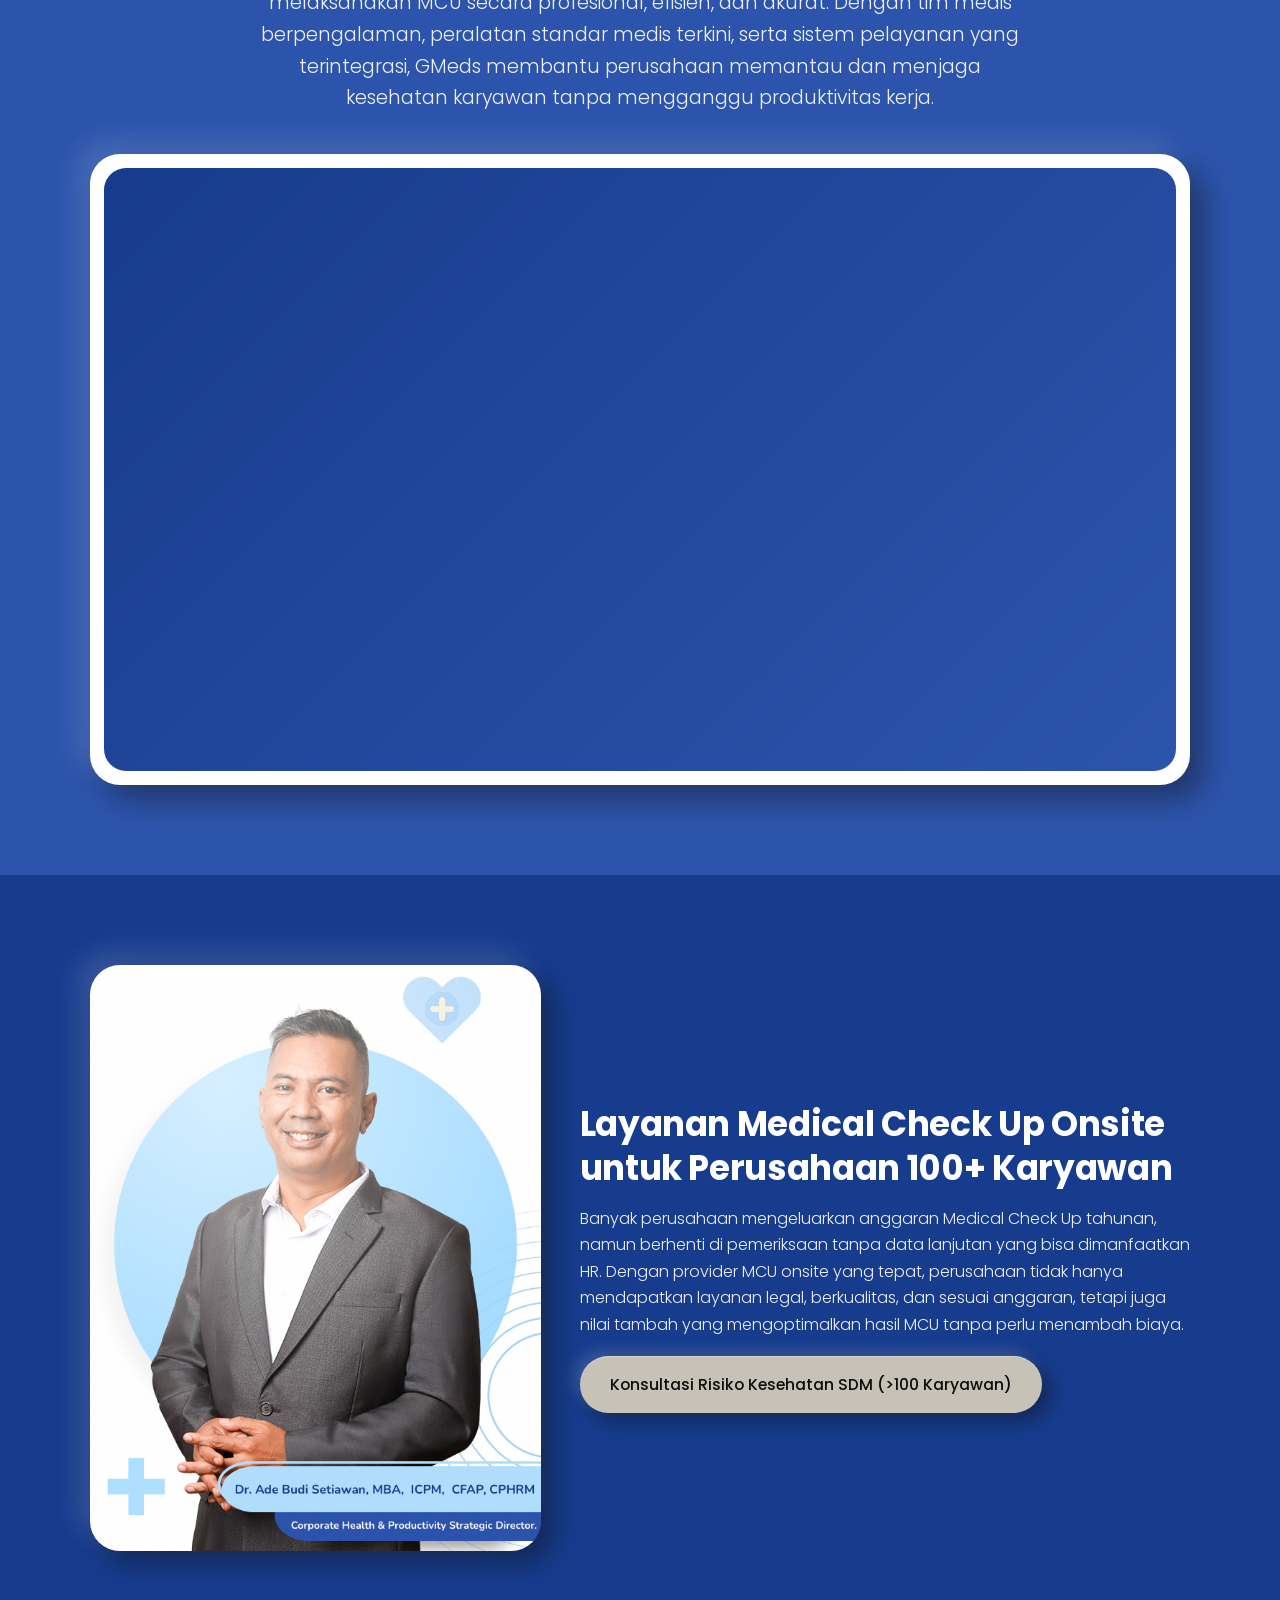
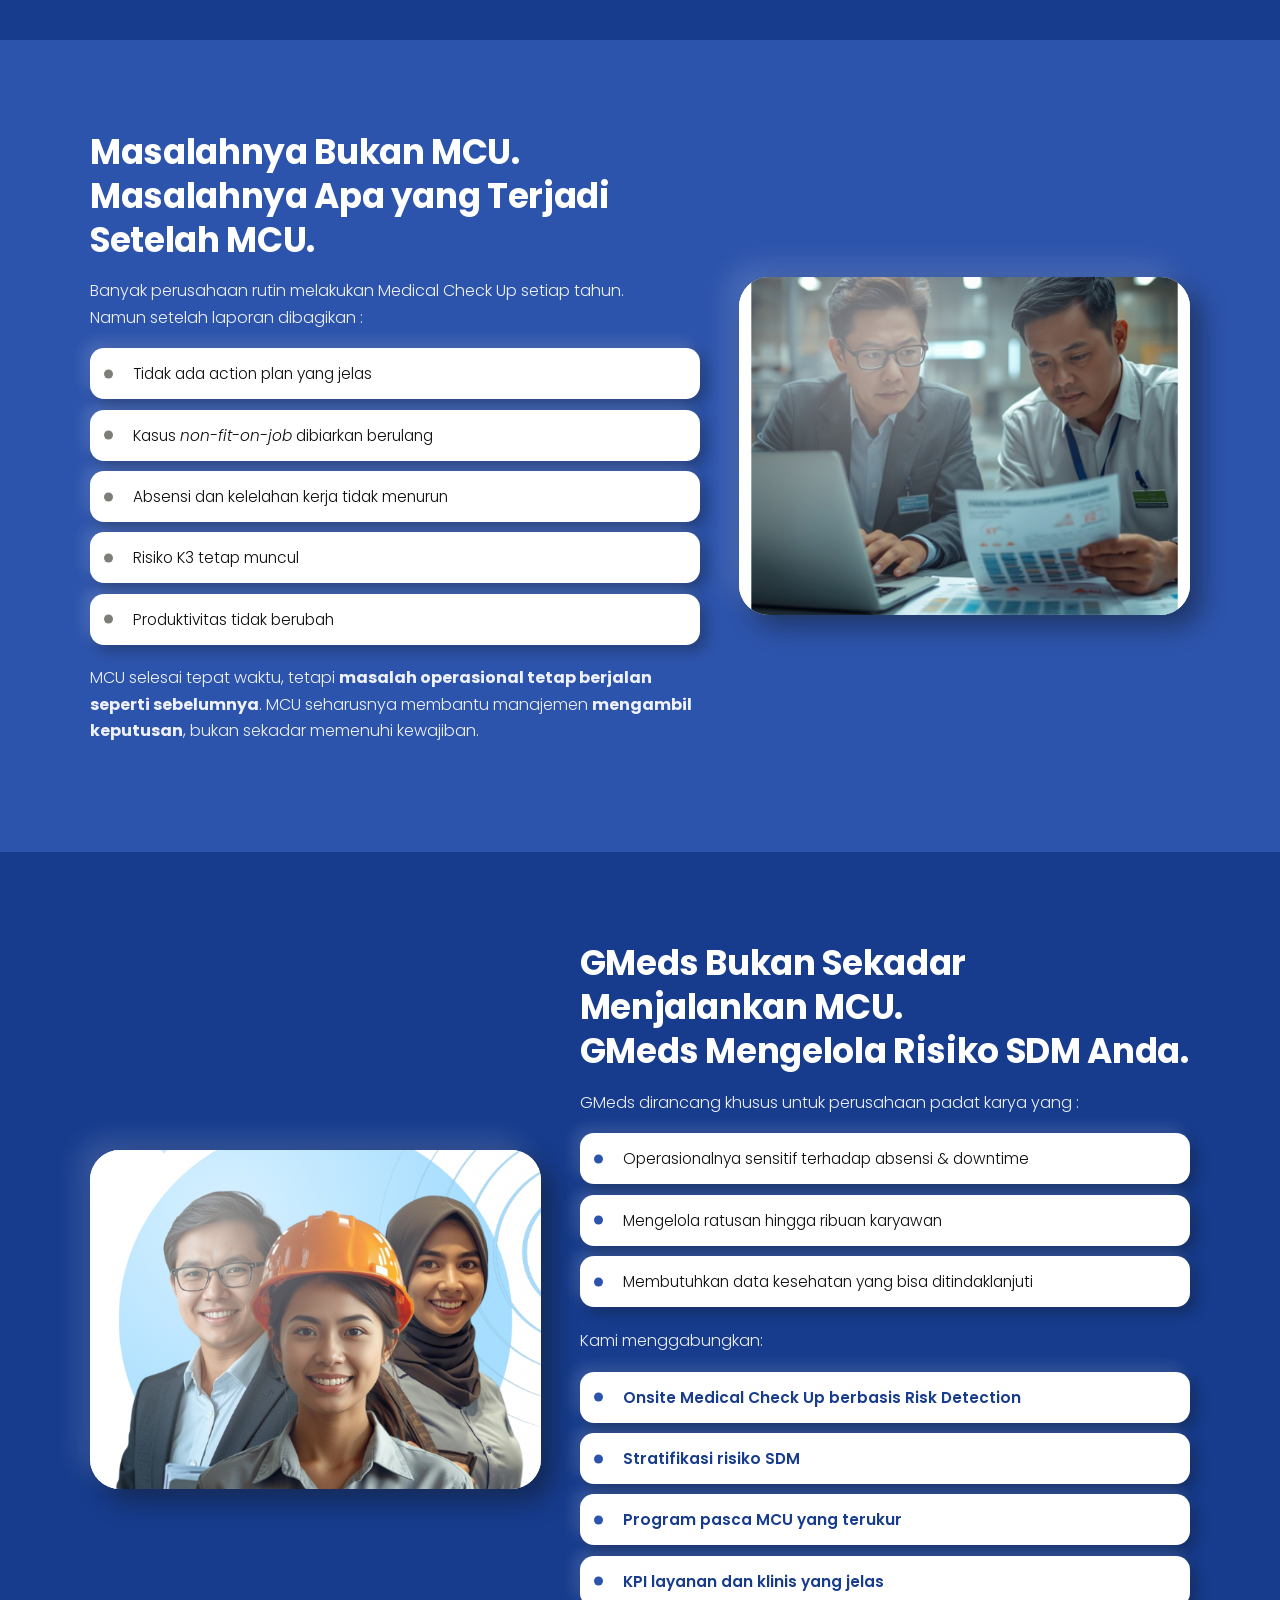
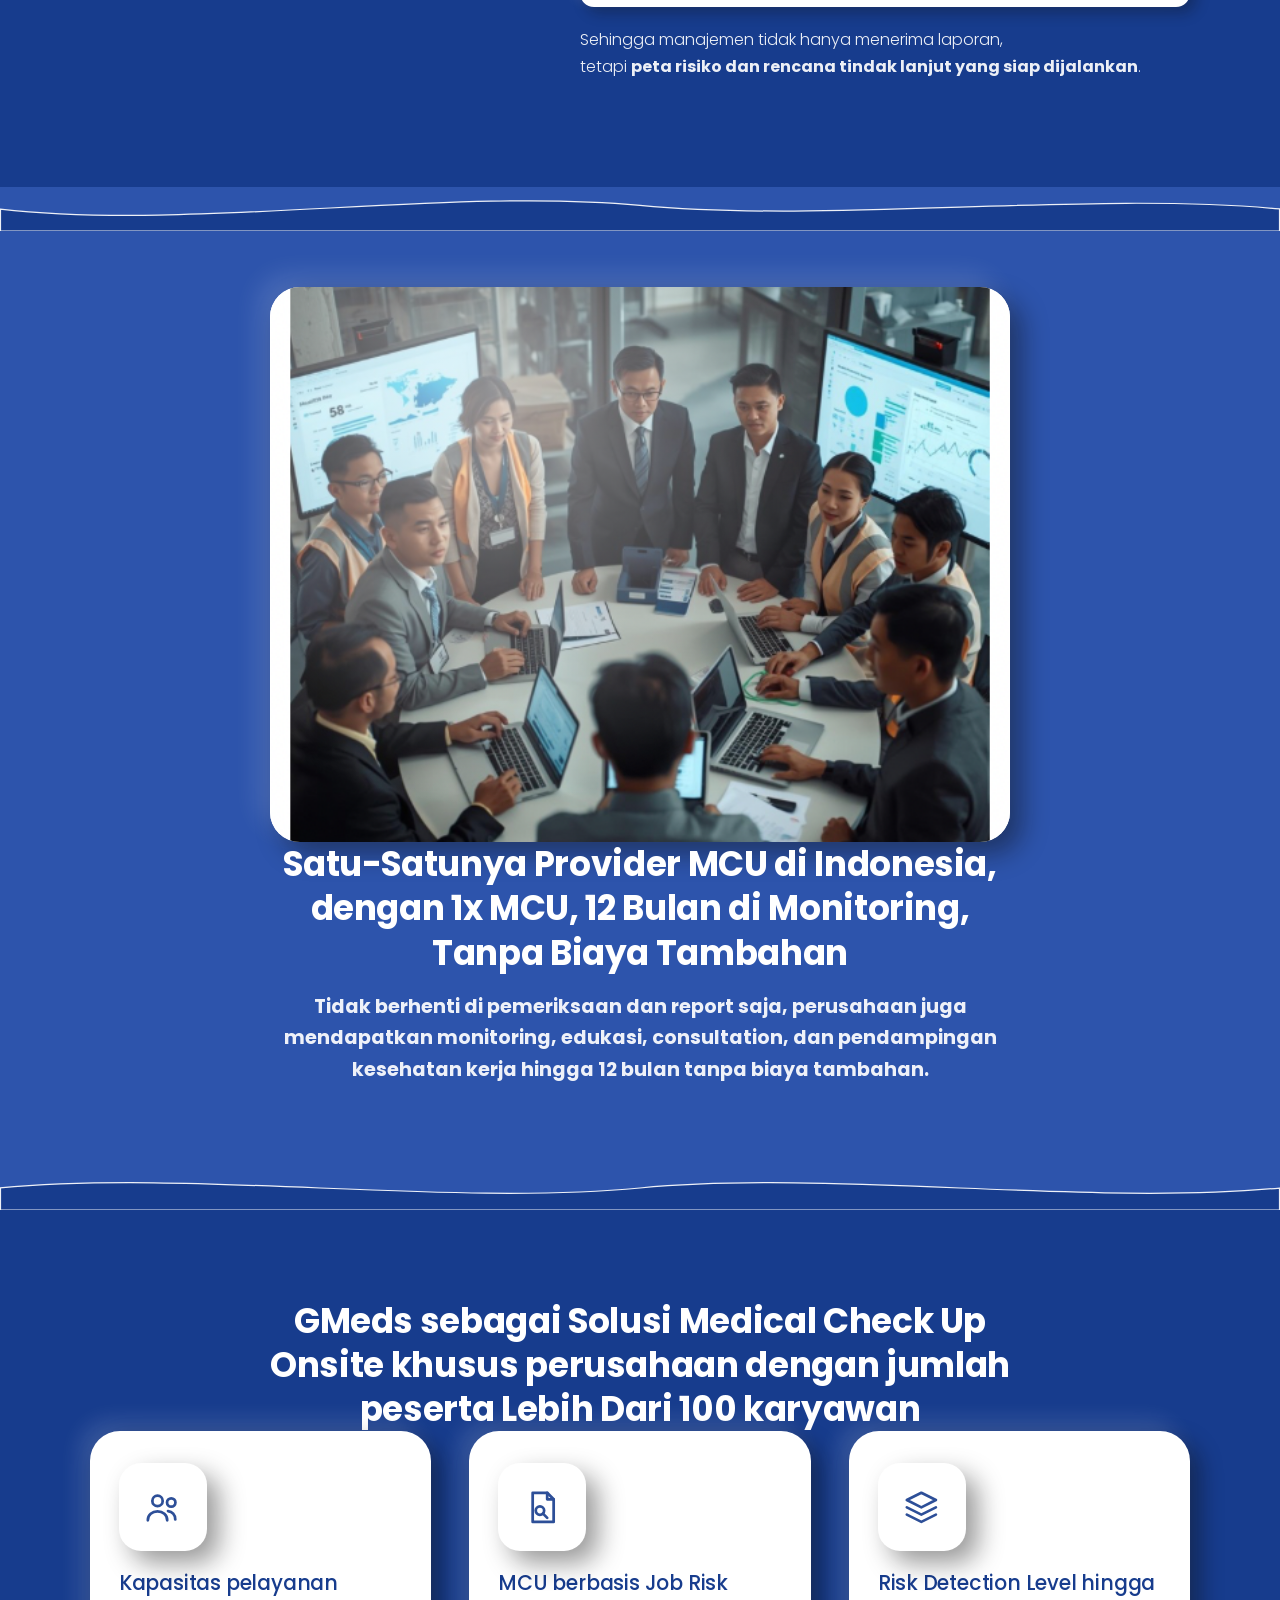
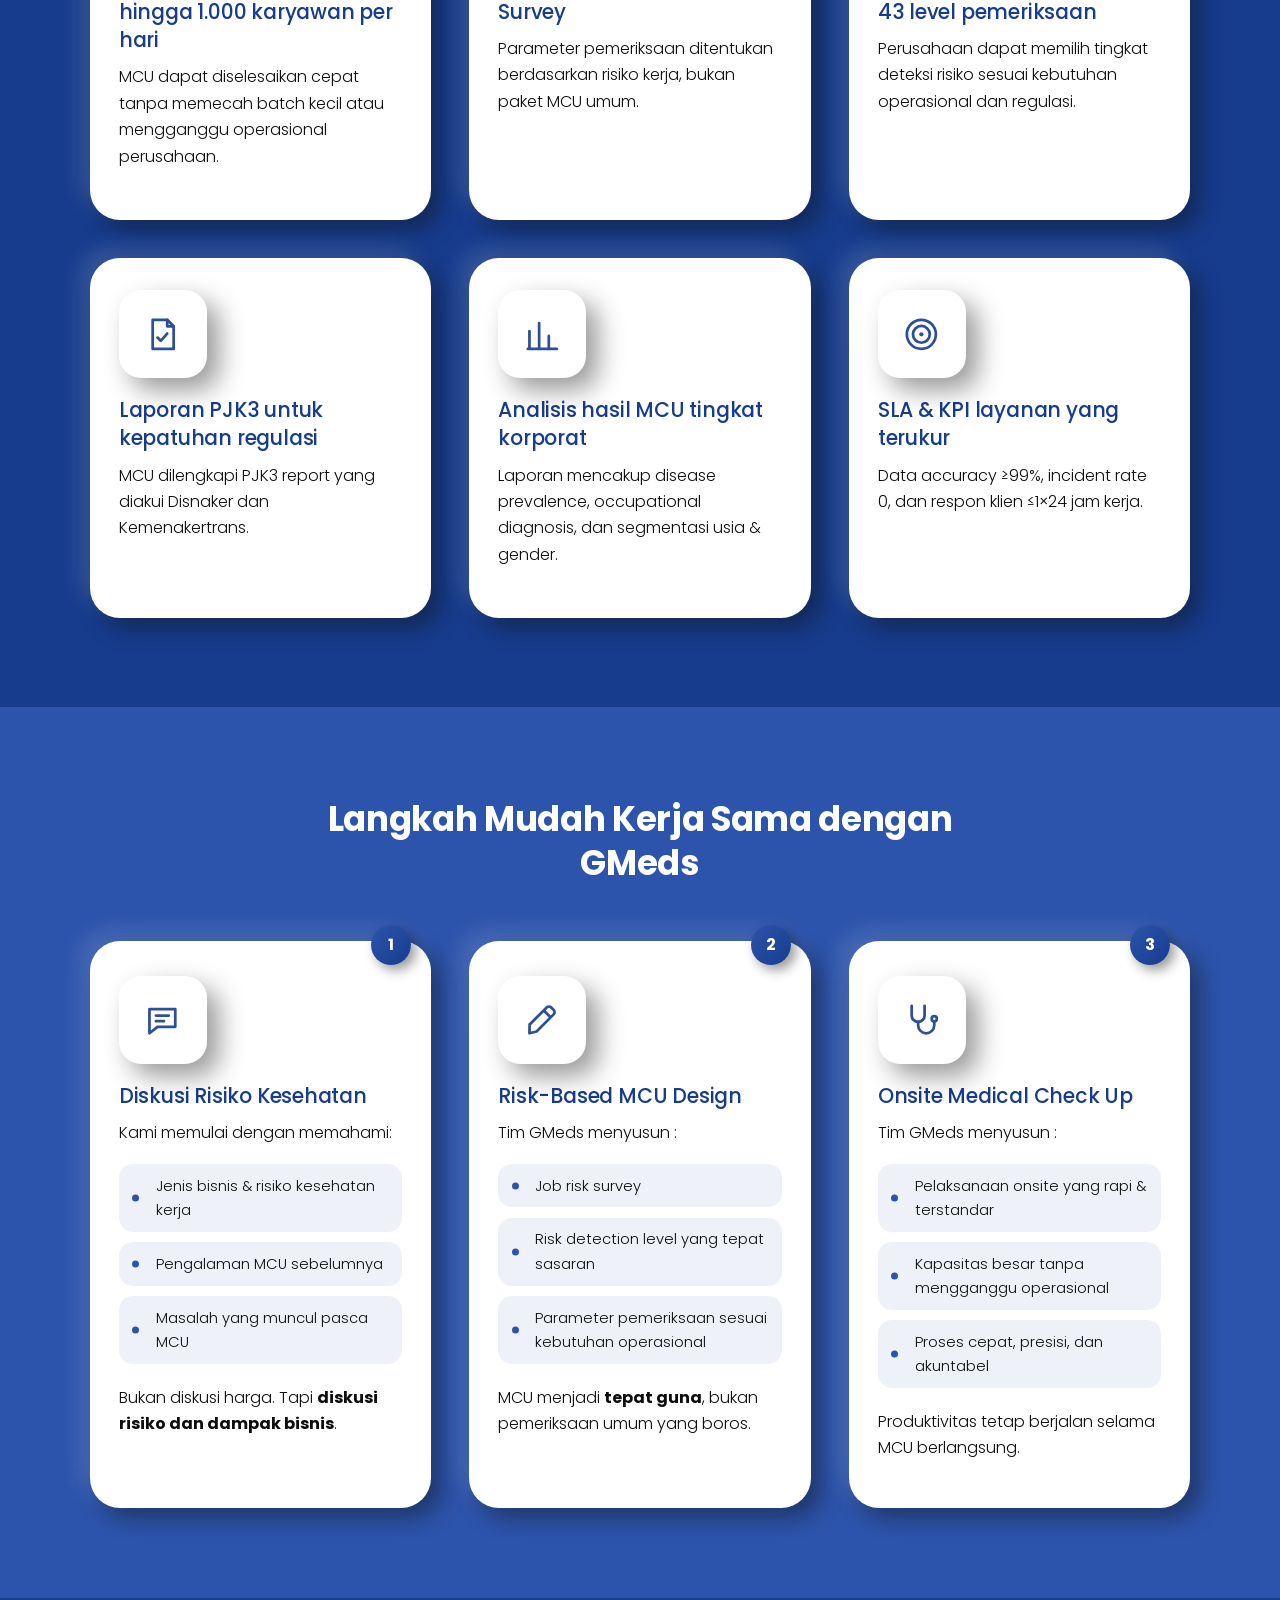
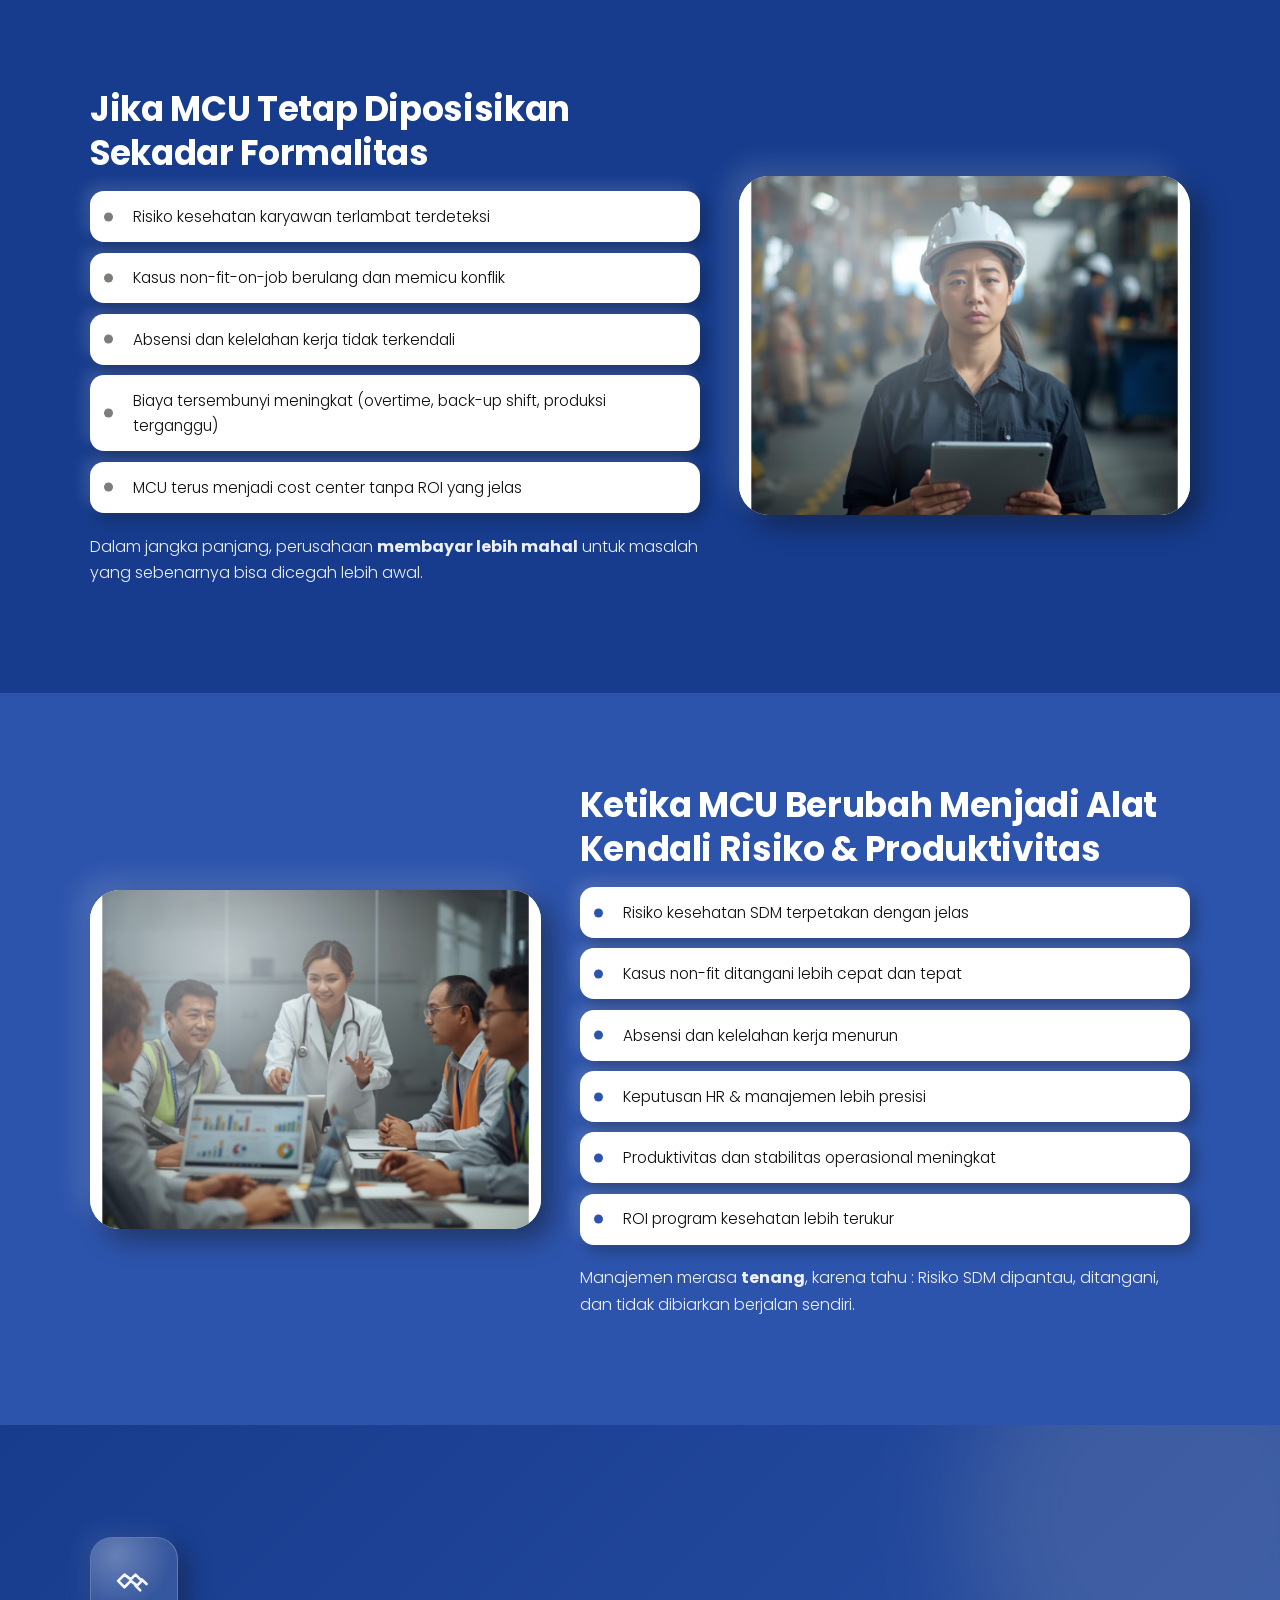
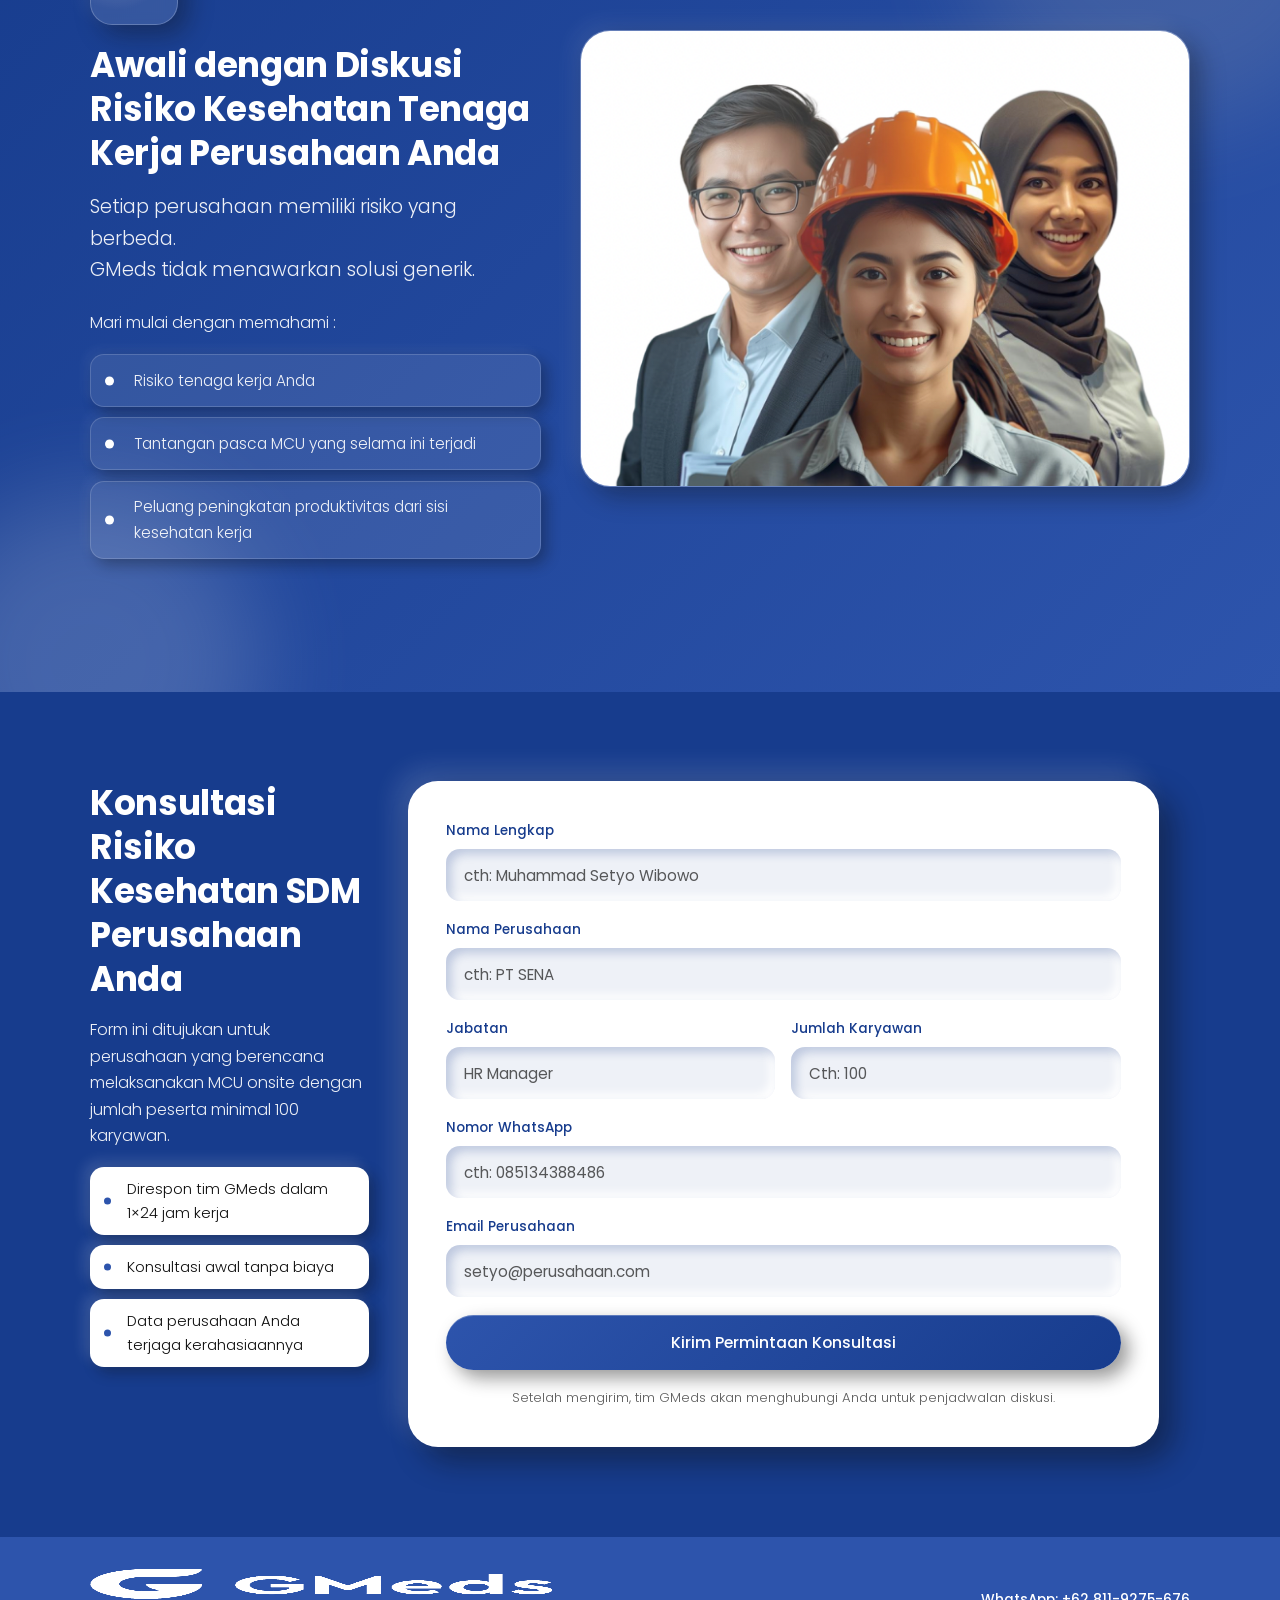
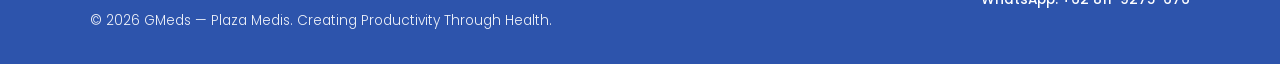
==== commit 979ce30a: "Update index.html" ====
--- a/demo-lpgads/index.html
+++ b/demo-lpgads/index.html
@@ -90,15 +90,6 @@
     <div class="divider-dot" aria-hidden="true"><span></span><span></span><span></span></div>
   </div>
   <div class="container">
-    <!-- Ganti src tiap logo-tile di bawah dengan logo klien asli -->
-    <div class="logo-strip reveal" data-reveal data-reveal-delay="1">
-      <div class="logo-tile"><img src="data:image/svg+xml,%3Csvg xmlns='http://www.w3.org/2000/svg' viewBox='0 0 400 300'%3E%3Crect width='400' height='300' fill='%232D54AC'/%3E%3Ccircle cx='140' cy='95' r='28' fill='%23C6C2B5'/%3E%3Cpath d='M0 235 L110 150 L190 205 L270 130 L400 235 L400 300 L0 300 Z' fill='%23173C8D'/%3E%3C/svg%3E" alt="Logo klien 1 — ganti dengan logo perusahaan" /></div>
-      <div class="logo-tile"><img src="data:image/svg+xml,%3Csvg xmlns='http://www.w3.org/2000/svg' viewBox='0 0 400 300'%3E%3Crect width='400' height='300' fill='%232D54AC'/%3E%3Ccircle cx='140' cy='95' r='28' fill='%23C6C2B5'/%3E%3Cpath d='M0 235 L110 150 L190 205 L270 130 L400 235 L400 300 L0 300 Z' fill='%23173C8D'/%3E%3C/svg%3E" alt="Logo klien 2 — ganti dengan logo perusahaan" /></div>
-      <div class="logo-tile"><img src="data:image/svg+xml,%3Csvg xmlns='http://www.w3.org/2000/svg' viewBox='0 0 400 300'%3E%3Crect width='400' height='300' fill='%232D54AC'/%3E%3Ccircle cx='140' cy='95' r='28' fill='%23C6C2B5'/%3E%3Cpath d='M0 235 L110 150 L190 205 L270 130 L400 235 L400 300 L0 300 Z' fill='%23173C8D'/%3E%3C/svg%3E" alt="Logo klien 3 — ganti dengan logo perusahaan" /></div>
-      <div class="logo-tile"><img src="data:image/svg+xml,%3Csvg xmlns='http://www.w3.org/2000/svg' viewBox='0 0 400 300'%3E%3Crect width='400' height='300' fill='%232D54AC'/%3E%3Ccircle cx='140' cy='95' r='28' fill='%23C6C2B5'/%3E%3Cpath d='M0 235 L110 150 L190 205 L270 130 L400 235 L400 300 L0 300 Z' fill='%23173C8D'/%3E%3C/svg%3E" alt="Logo klien 4 — ganti dengan logo perusahaan" /></div>
-      <div class="logo-tile"><img src="data:image/svg+xml,%3Csvg xmlns='http://www.w3.org/2000/svg' viewBox='0 0 400 300'%3E%3Crect width='400' height='300' fill='%232D54AC'/%3E%3Ccircle cx='140' cy='95' r='28' fill='%23C6C2B5'/%3E%3Cpath d='M0 235 L110 150 L190 205 L270 130 L400 235 L400 300 L0 300 Z' fill='%23173C8D'/%3E%3C/svg%3E" alt="Logo klien 5 — ganti dengan logo perusahaan" /></div>
-      <div class="logo-tile"><img src="data:image/svg+xml,%3Csvg xmlns='http://www.w3.org/2000/svg' viewBox='0 0 400 300'%3E%3Crect width='400' height='300' fill='%232D54AC'/%3E%3Ccircle cx='140' cy='95' r='28' fill='%23C6C2B5'/%3E%3Cpath d='M0 235 L110 150 L190 205 L270 130 L400 235 L400 300 L0 300 Z' fill='%23173C8D'/%3E%3C/svg%3E" alt="Logo klien 6 — ganti dengan logo perusahaan" /></div>
-    </div>
   </div>
 </section>
 
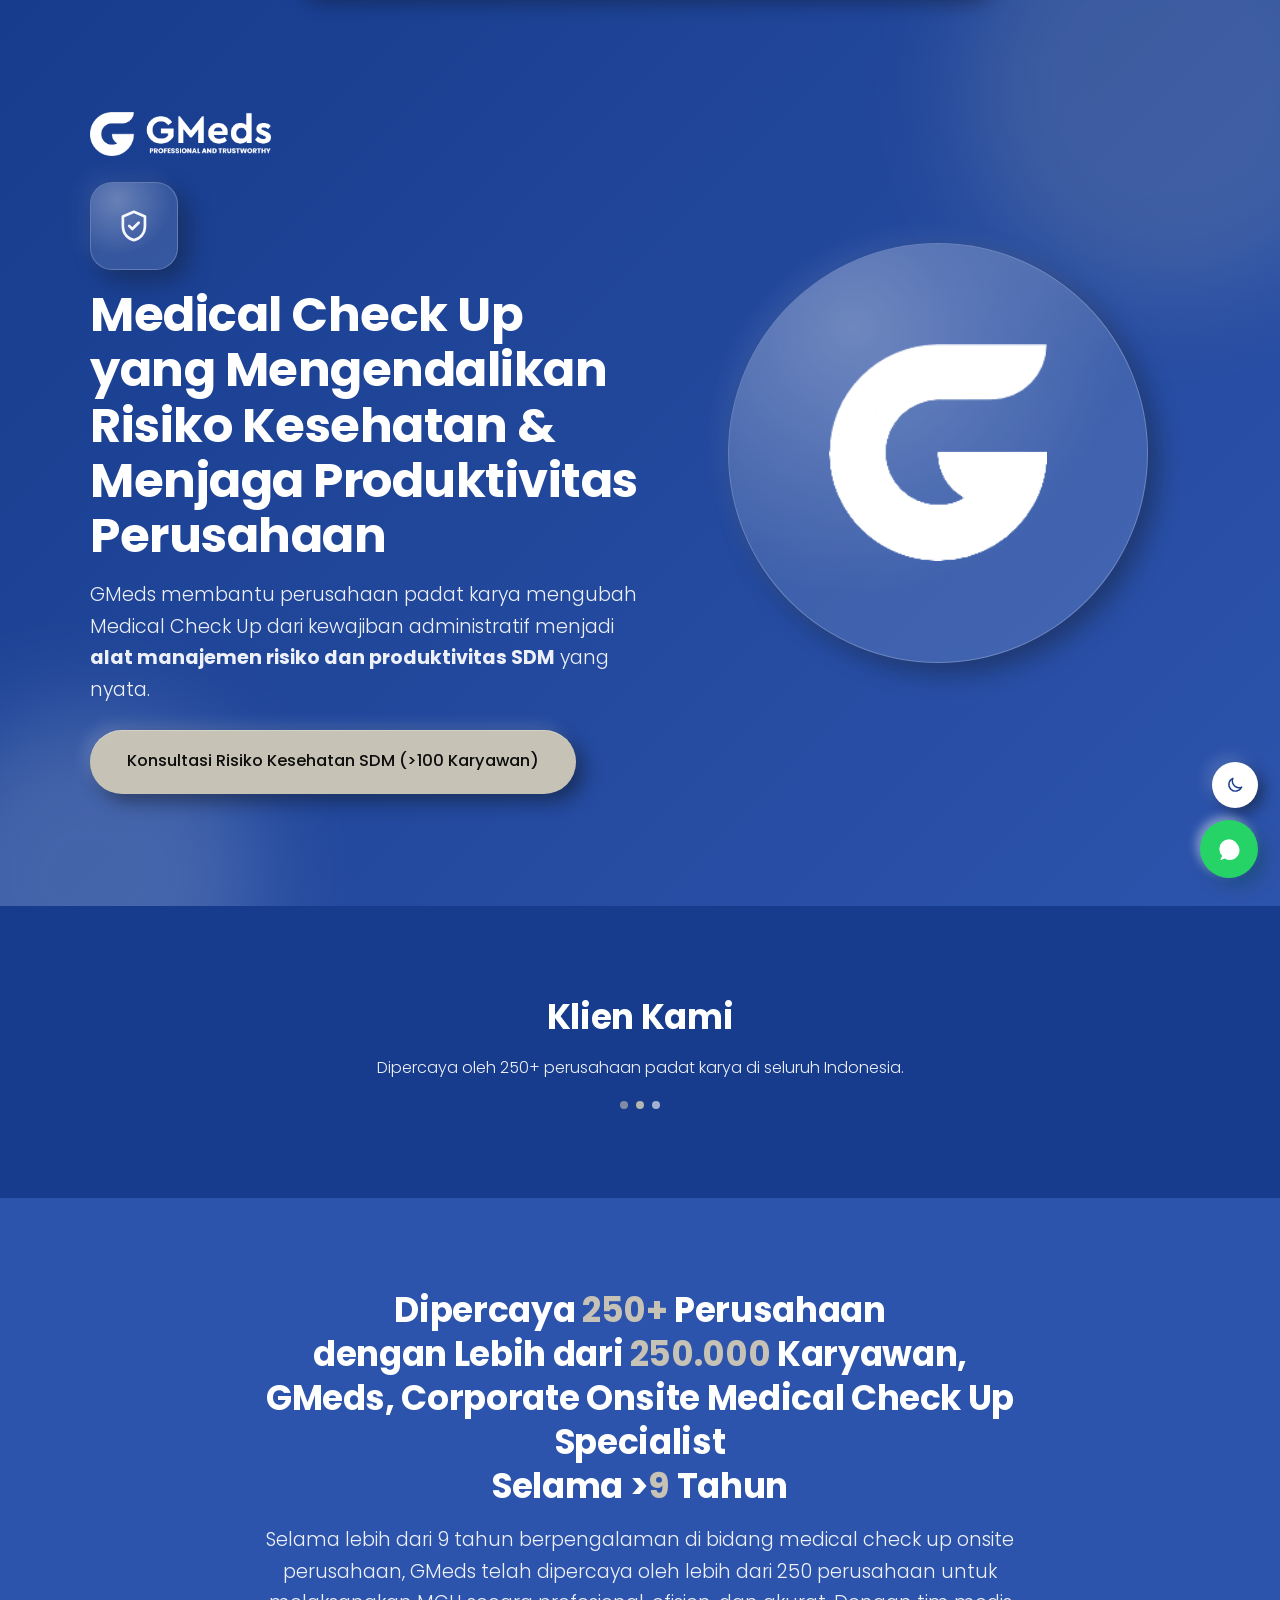
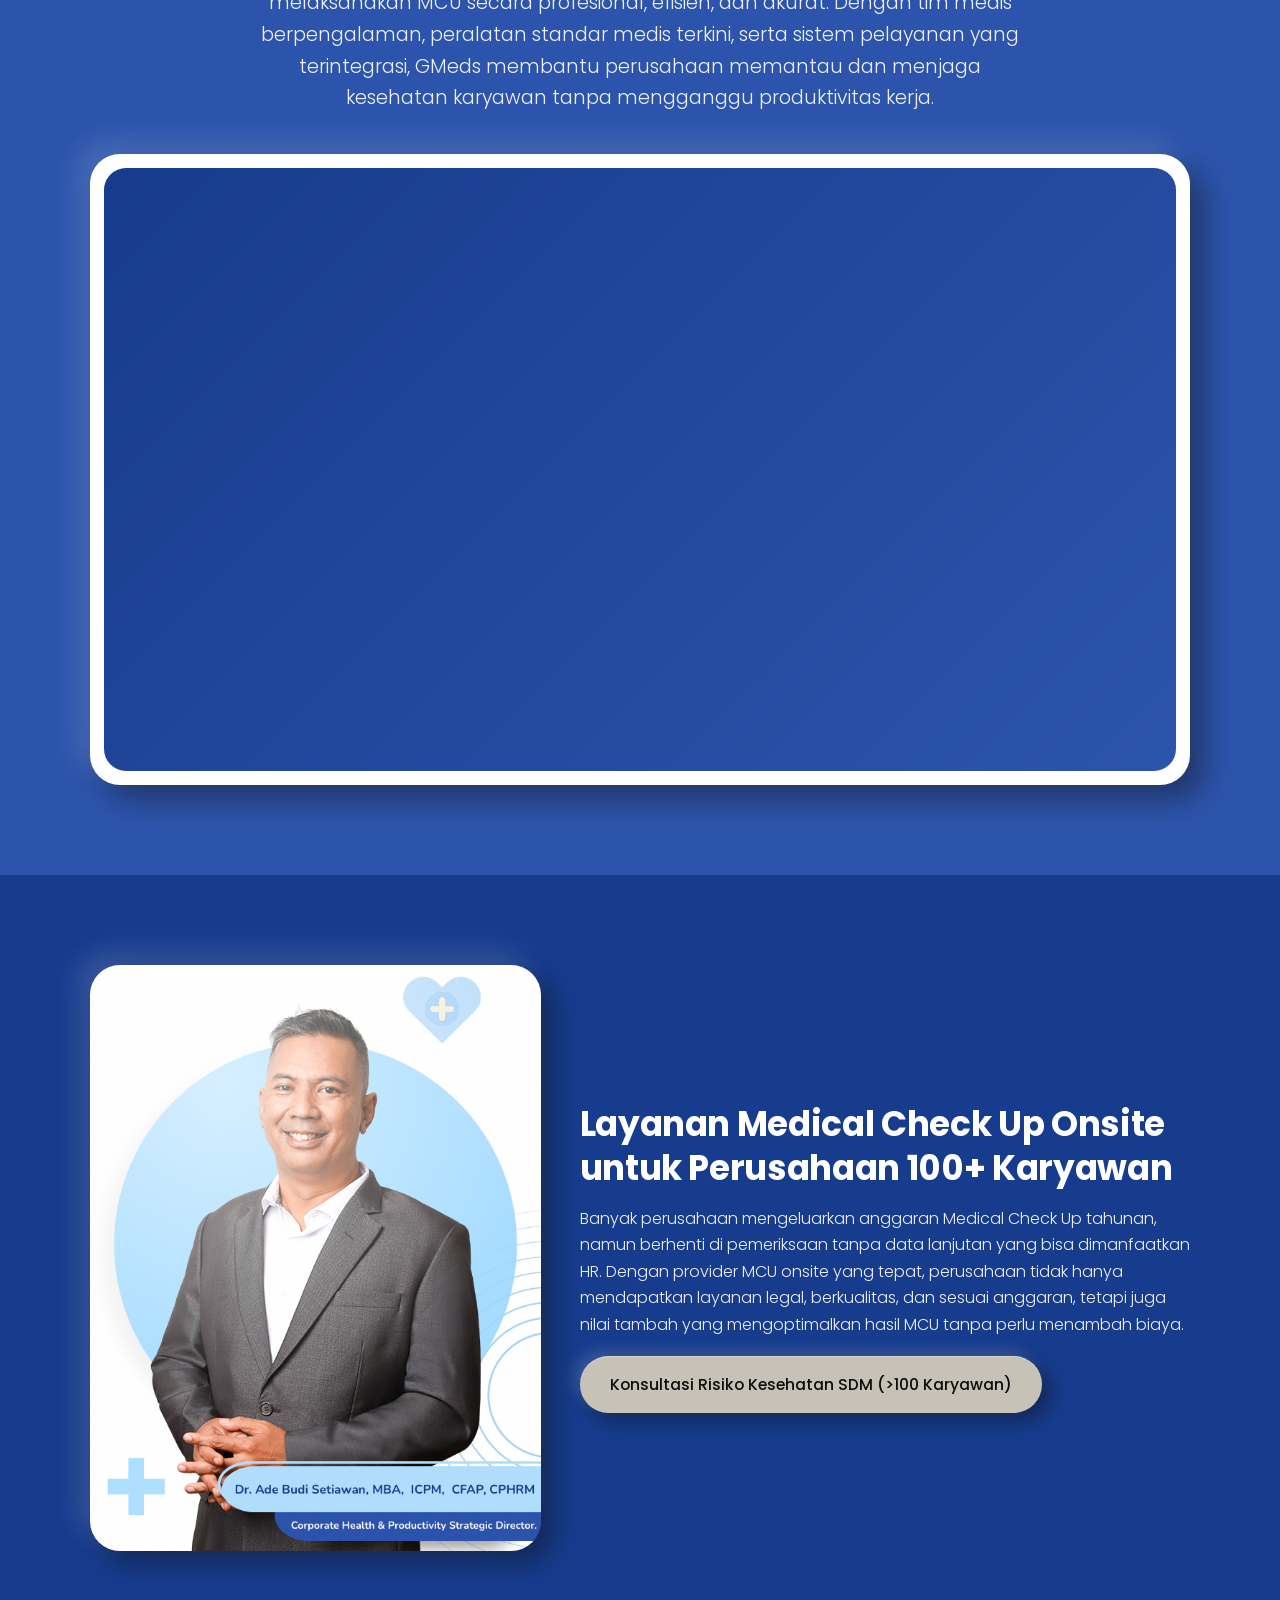
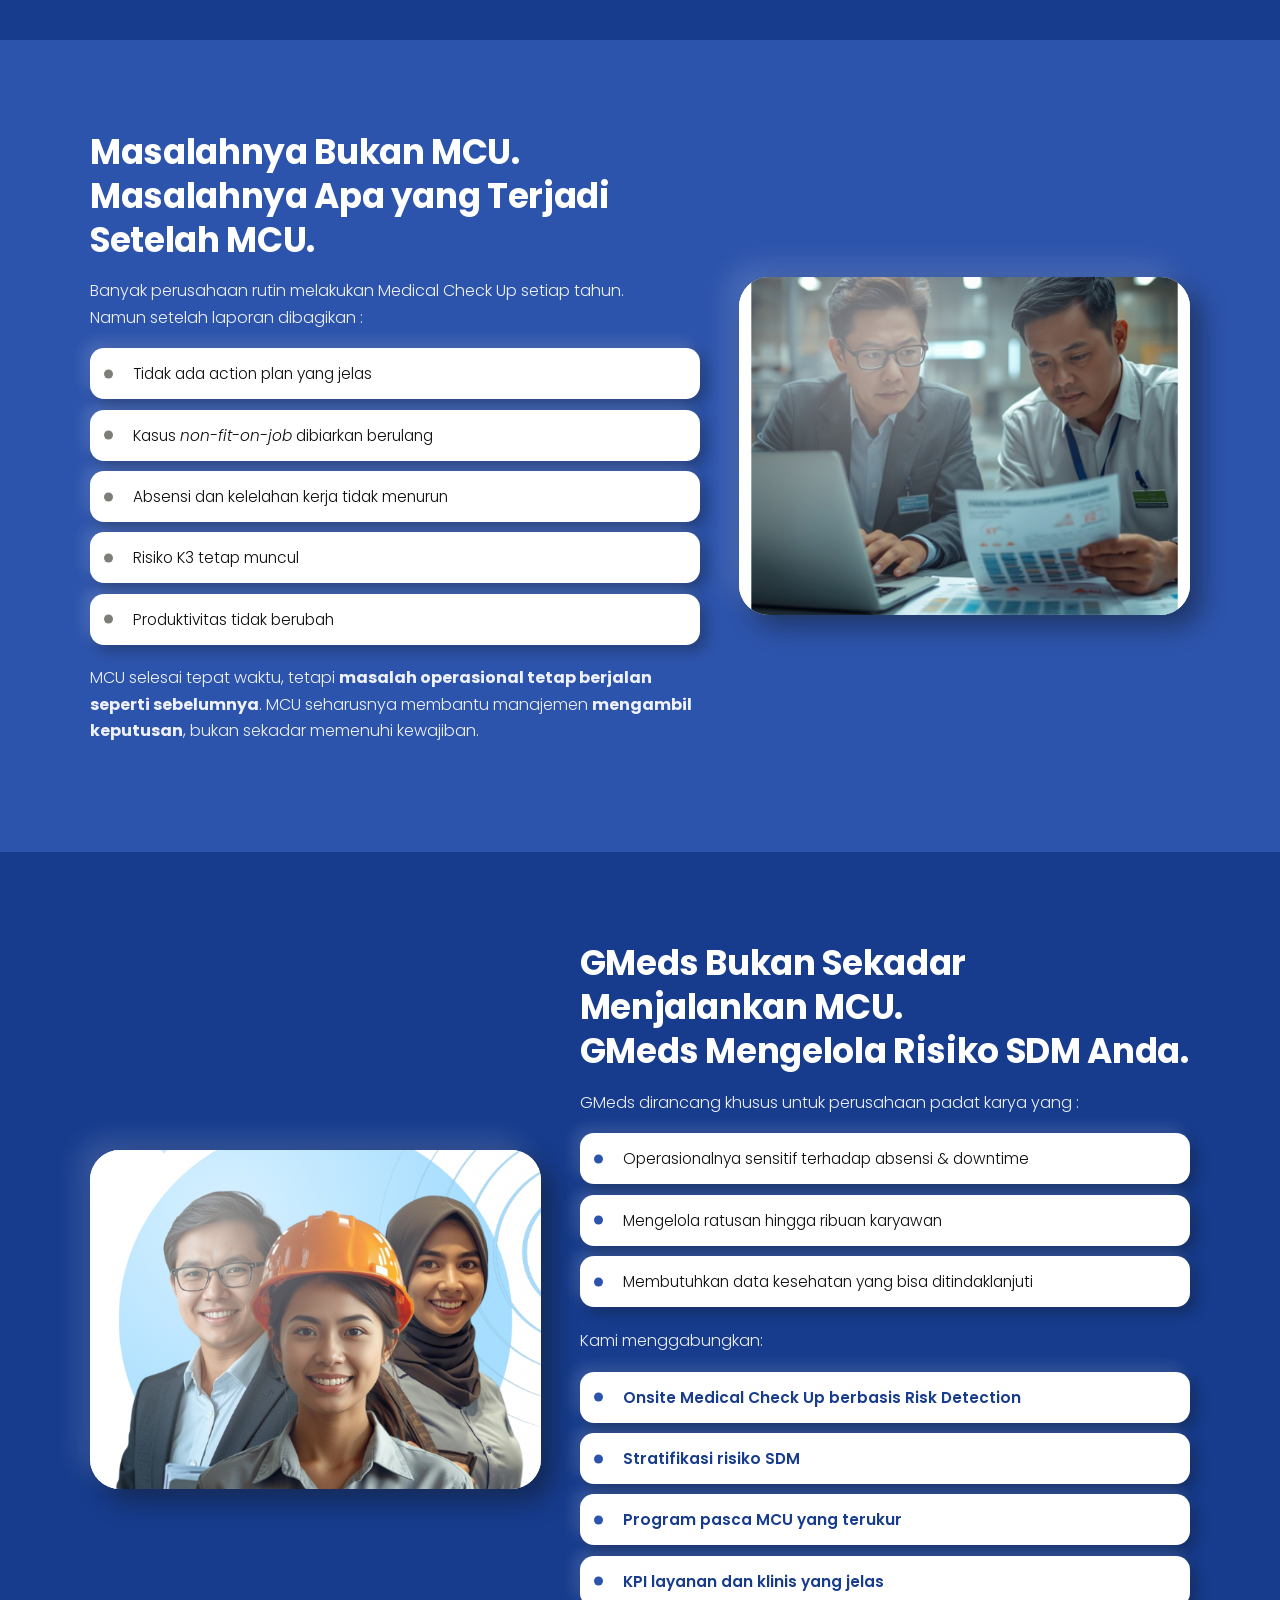
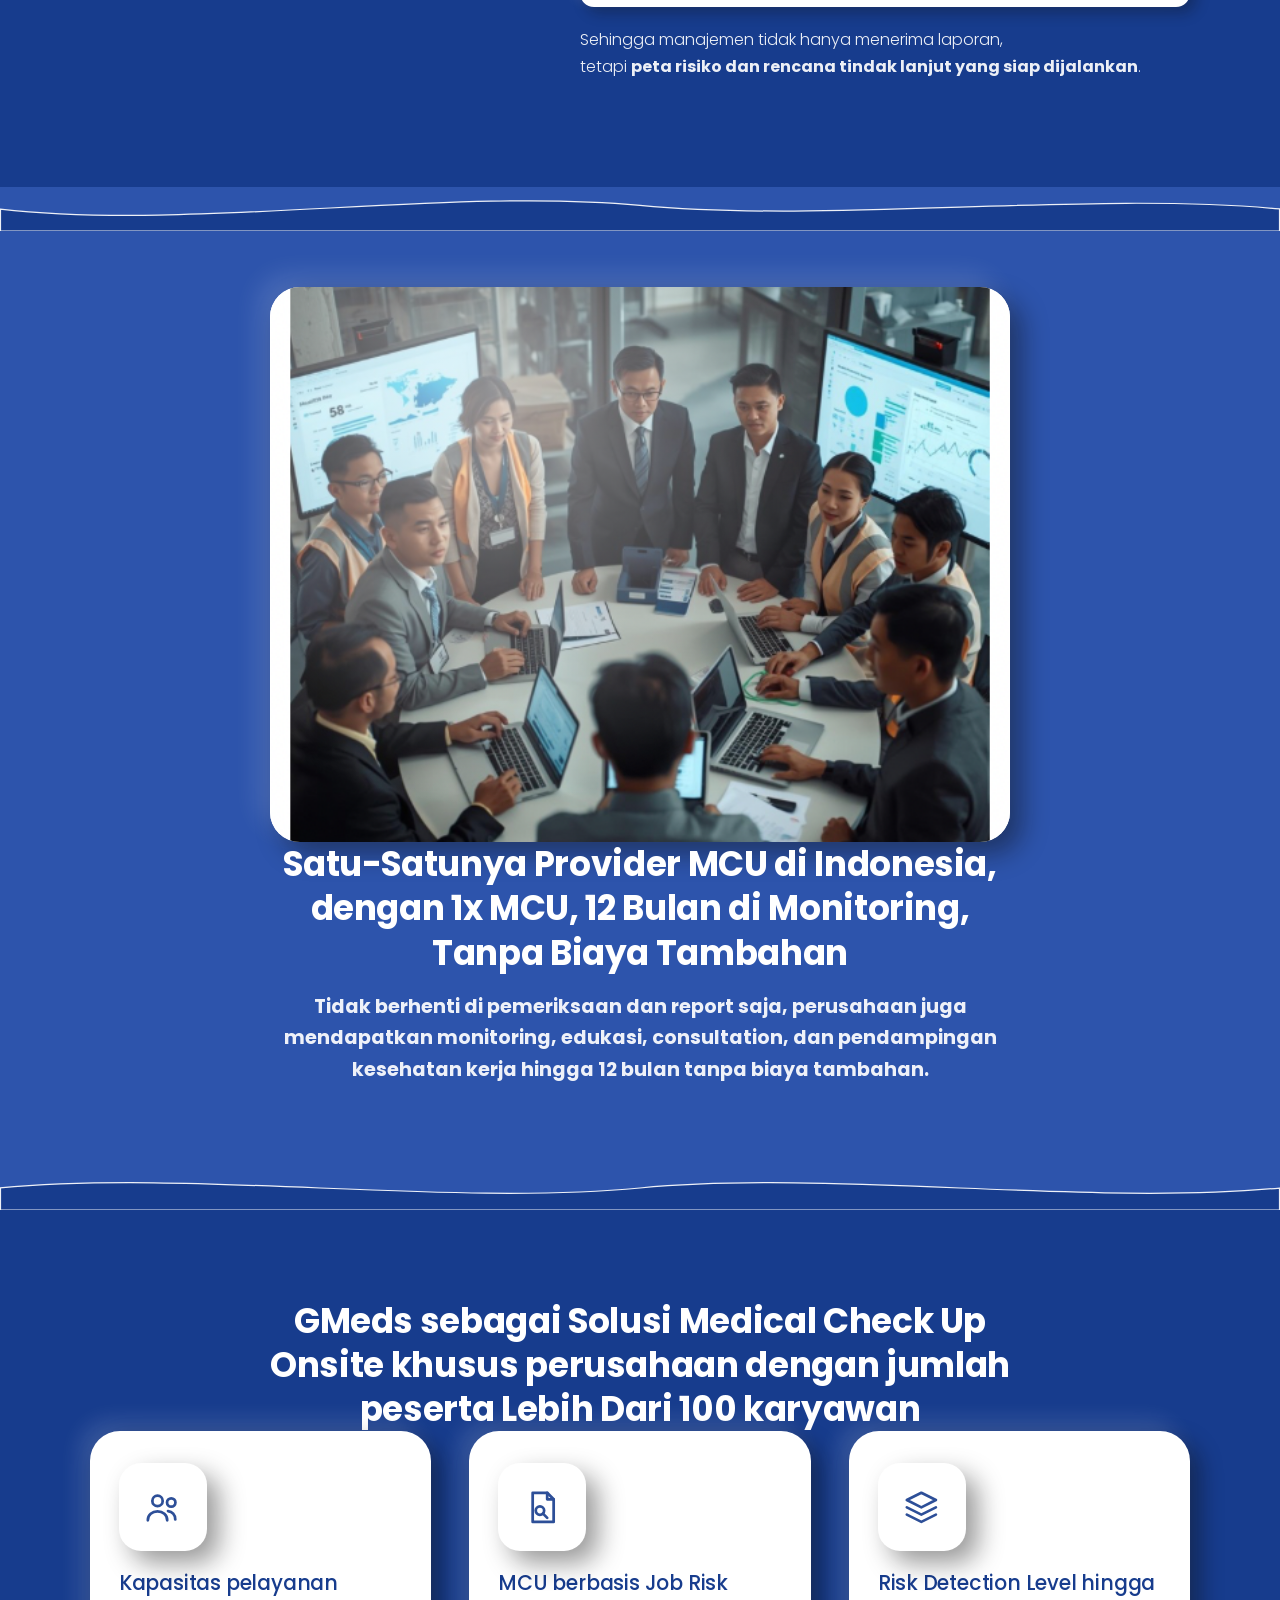
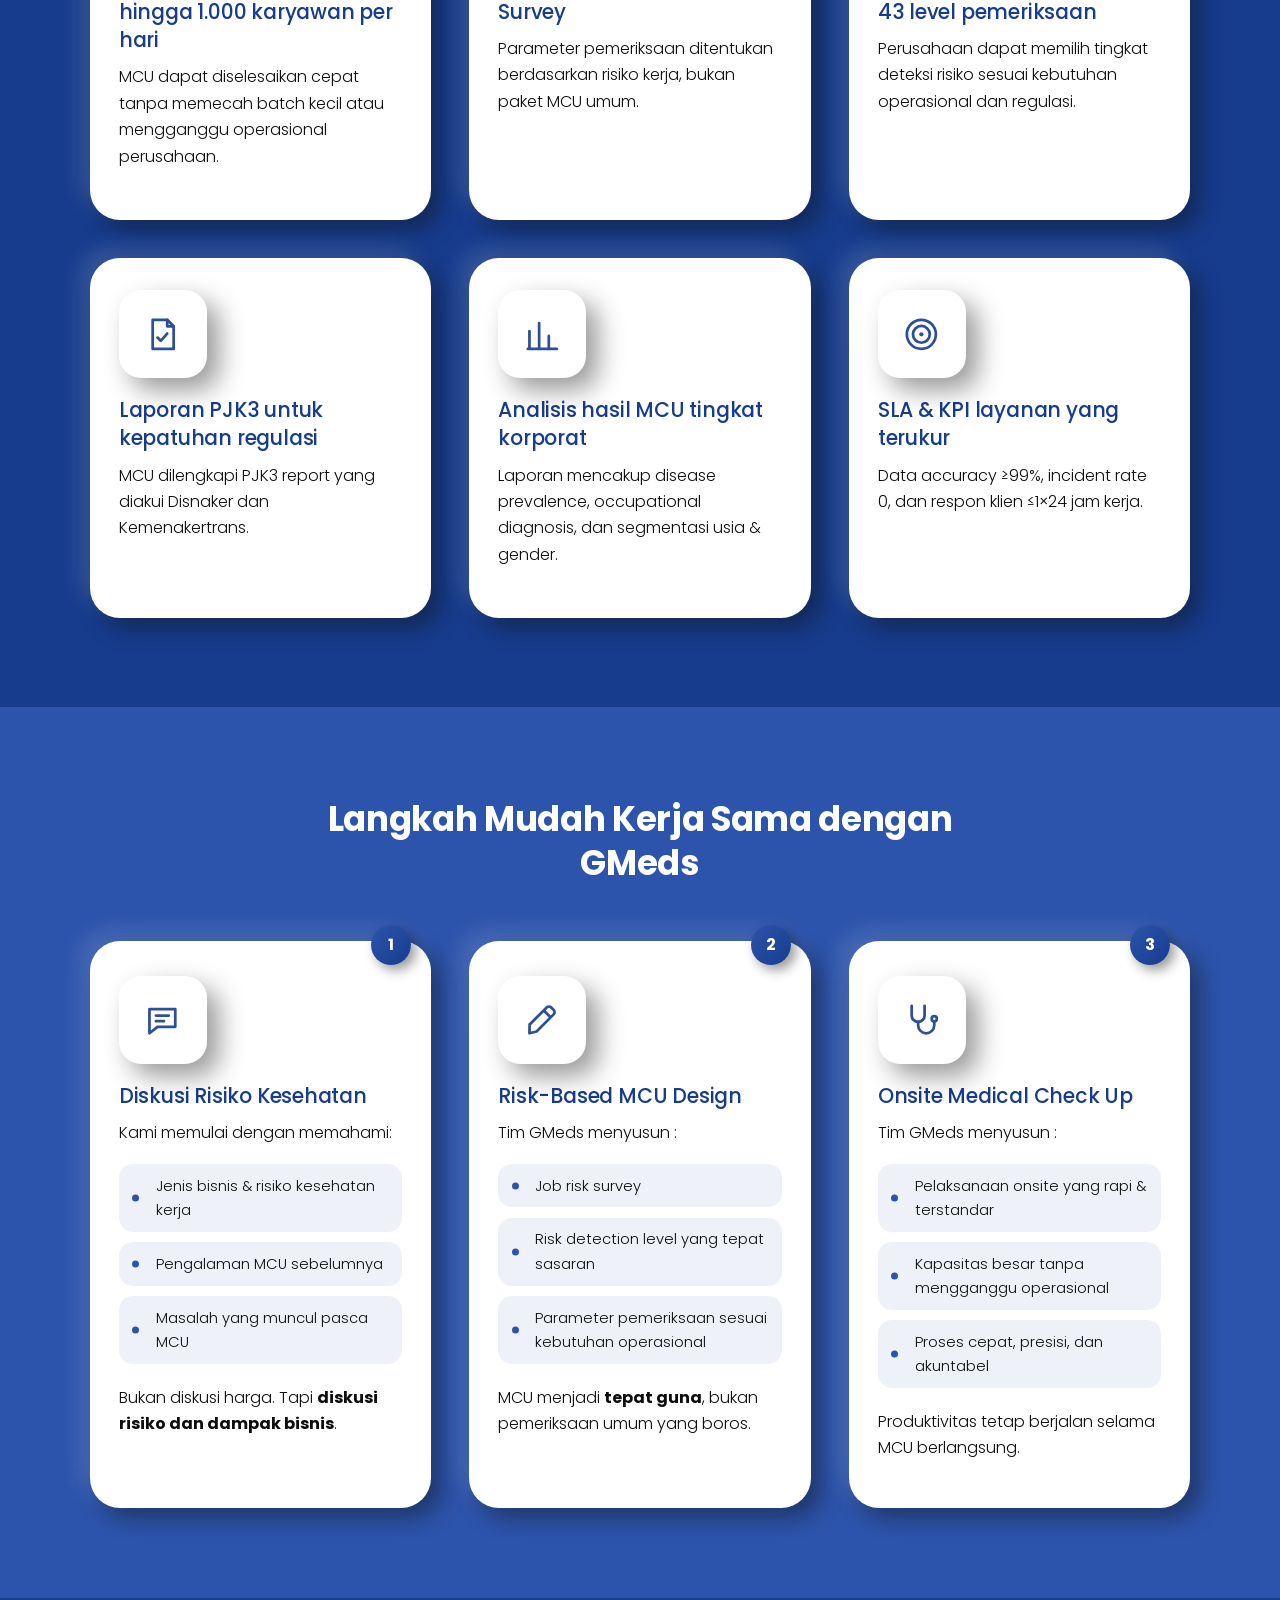
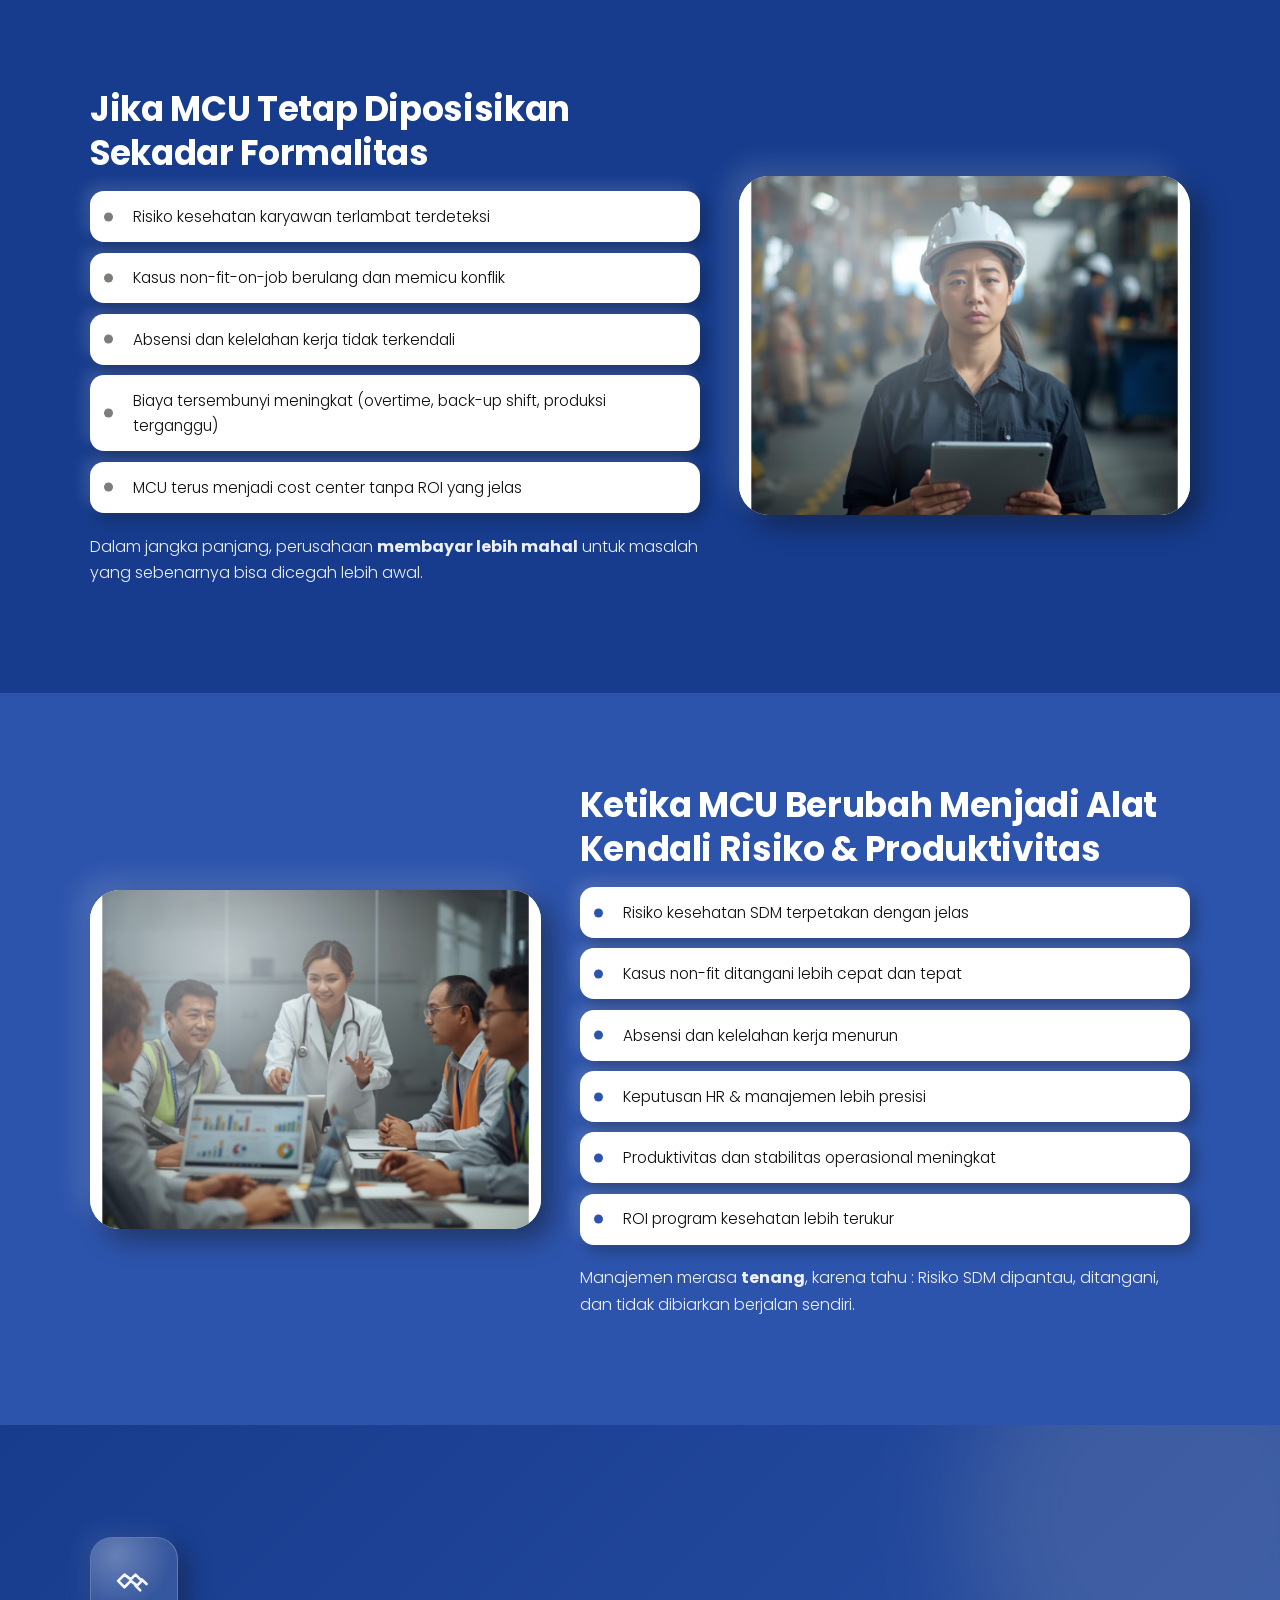
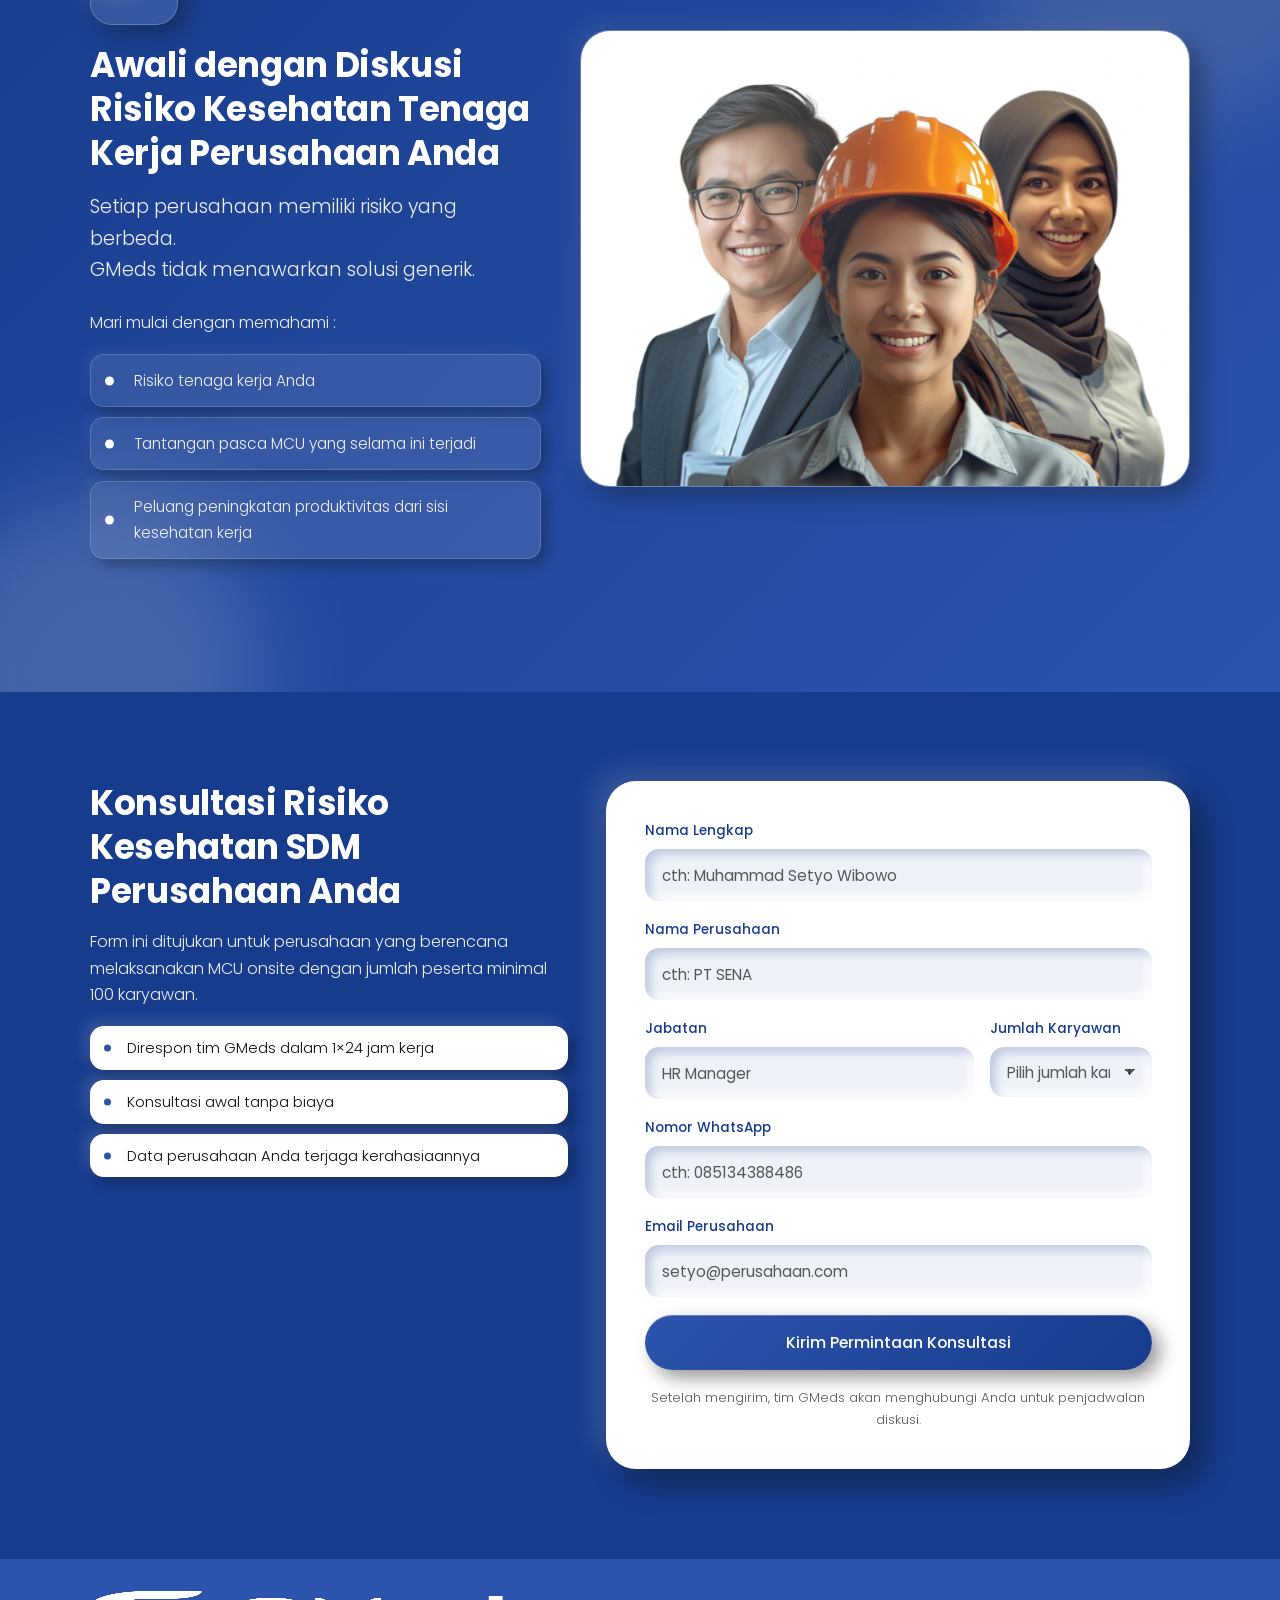
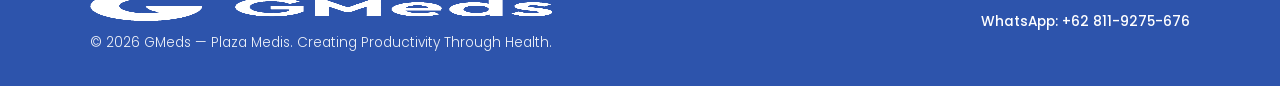
==== commit 6b24ecf9: "Add files via upload" ====
--- a/demo-lpgads/index.html
+++ b/demo-lpgads/index.html
@@ -388,7 +388,14 @@
           </div>
           <div>
             <label for="fJumlah">Jumlah Karyawan</label>
-            <input type="number" id="fJumlah" name="jumlah" min="0" step="1" inputmode="numeric" placeholder="Cth: 100" required />
+            <select id="fJumlah" name="jumlah" required>
+              <option value="" disabled selected>Pilih jumlah karyawan</option>
+              <option value="100-500">100 - 500</option>
+              <option value="501-1.000">501 - 1.000</option>
+              <option value="1.001-10.000">1.001 - 10.000</option>
+              <option value="10.001-50.000">10.001 - 50.000</option>
+              <option value="&gt;50.000">&gt; 50.000</option>
+            </select>
           </div>
         </div>
         <div class="neu-form__row">
--- a/demo-lpgads/setyostyle.css
+++ b/demo-lpgads/setyostyle.css
@@ -399,7 +399,8 @@
 .neu-form__row--split{display:grid;grid-template-columns:1fr 1fr;gap:1rem;}
 .neu-form__row--split > div{display:flex;flex-direction:column;gap:.45rem;}
 .neu-form label{font-size:.85rem;font-weight:500;color:var(--text-strong);}
-.neu-form input{
+.neu-form input,
+.neu-form select{
   border:none;
   border-radius:var(--radius-sm);
   padding:.9rem 1.1rem;
@@ -409,7 +410,18 @@
   transition:box-shadow .3s var(--ease);
 }
 .neu-form input::placeholder{color:var(--text-muted);}
-.neu-form input:focus{box-shadow:inset 3px 3px 8px var(--input-dark), inset -3px -3px 8px var(--input-light), 0 0 0 3px rgba(45,84,172,.5);outline:none;}
+.neu-form select{
+  -webkit-appearance:none;appearance:none;width:100%;cursor:pointer;
+  padding-right:2.6rem;
+  background-image:linear-gradient(45deg,transparent 50%,var(--text-muted) 50%),linear-gradient(135deg,var(--text-muted) 50%,transparent 50%);
+  background-position:calc(100% - 1.35rem) 50%,calc(100% - 1rem) 50%;
+  background-size:.4rem .4rem,.4rem .4rem;
+  background-repeat:no-repeat;
+}
+.neu-form select:invalid{color:var(--text-muted);}
+.neu-form select option{color:#111;background:#fff;}
+.neu-form input:focus,
+.neu-form select:focus{box-shadow:inset 3px 3px 8px var(--input-dark), inset -3px -3px 8px var(--input-light), 0 0 0 3px rgba(45,84,172,.5);outline:none;}
 .neu-form__note{font-size:.82rem;color:var(--text-muted);text-align:center;margin:0;}
 .neu-form.is-sent .neu-form__note{color:var(--card-strong);font-weight:500;}
 
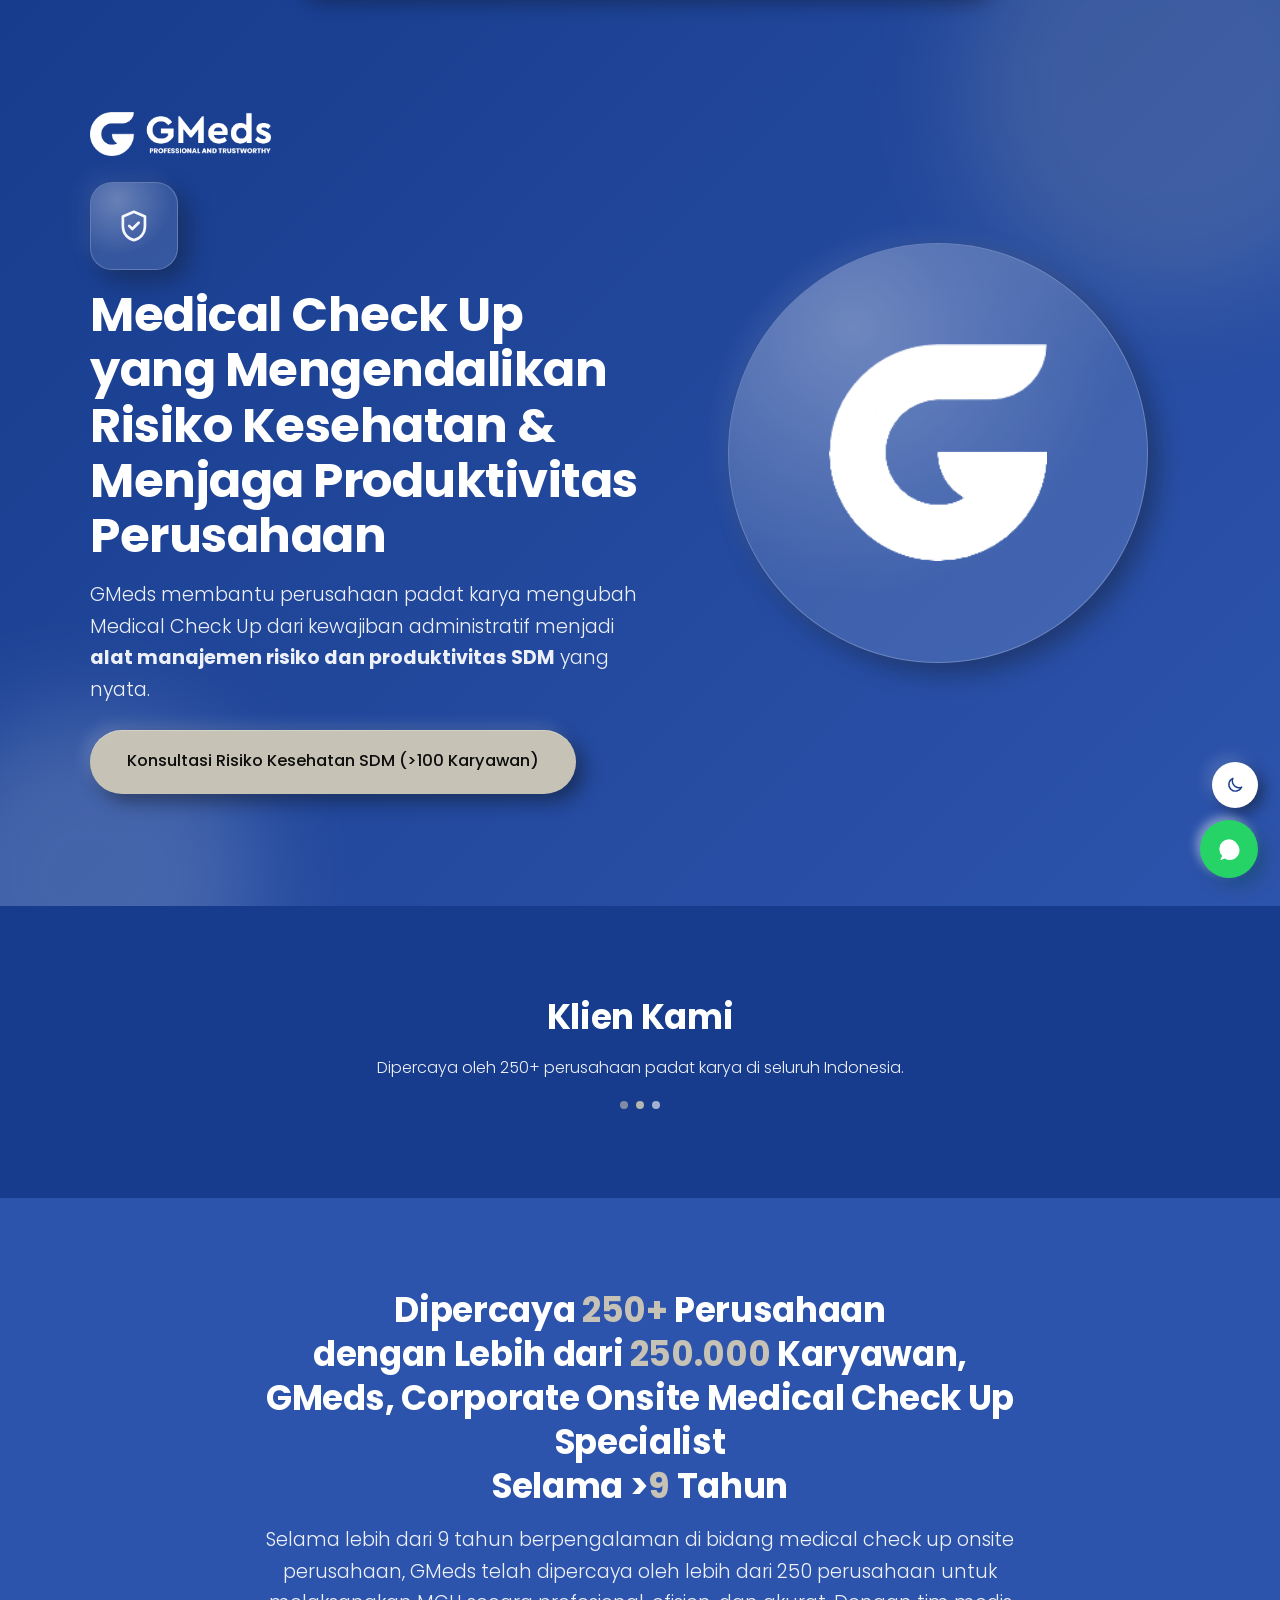
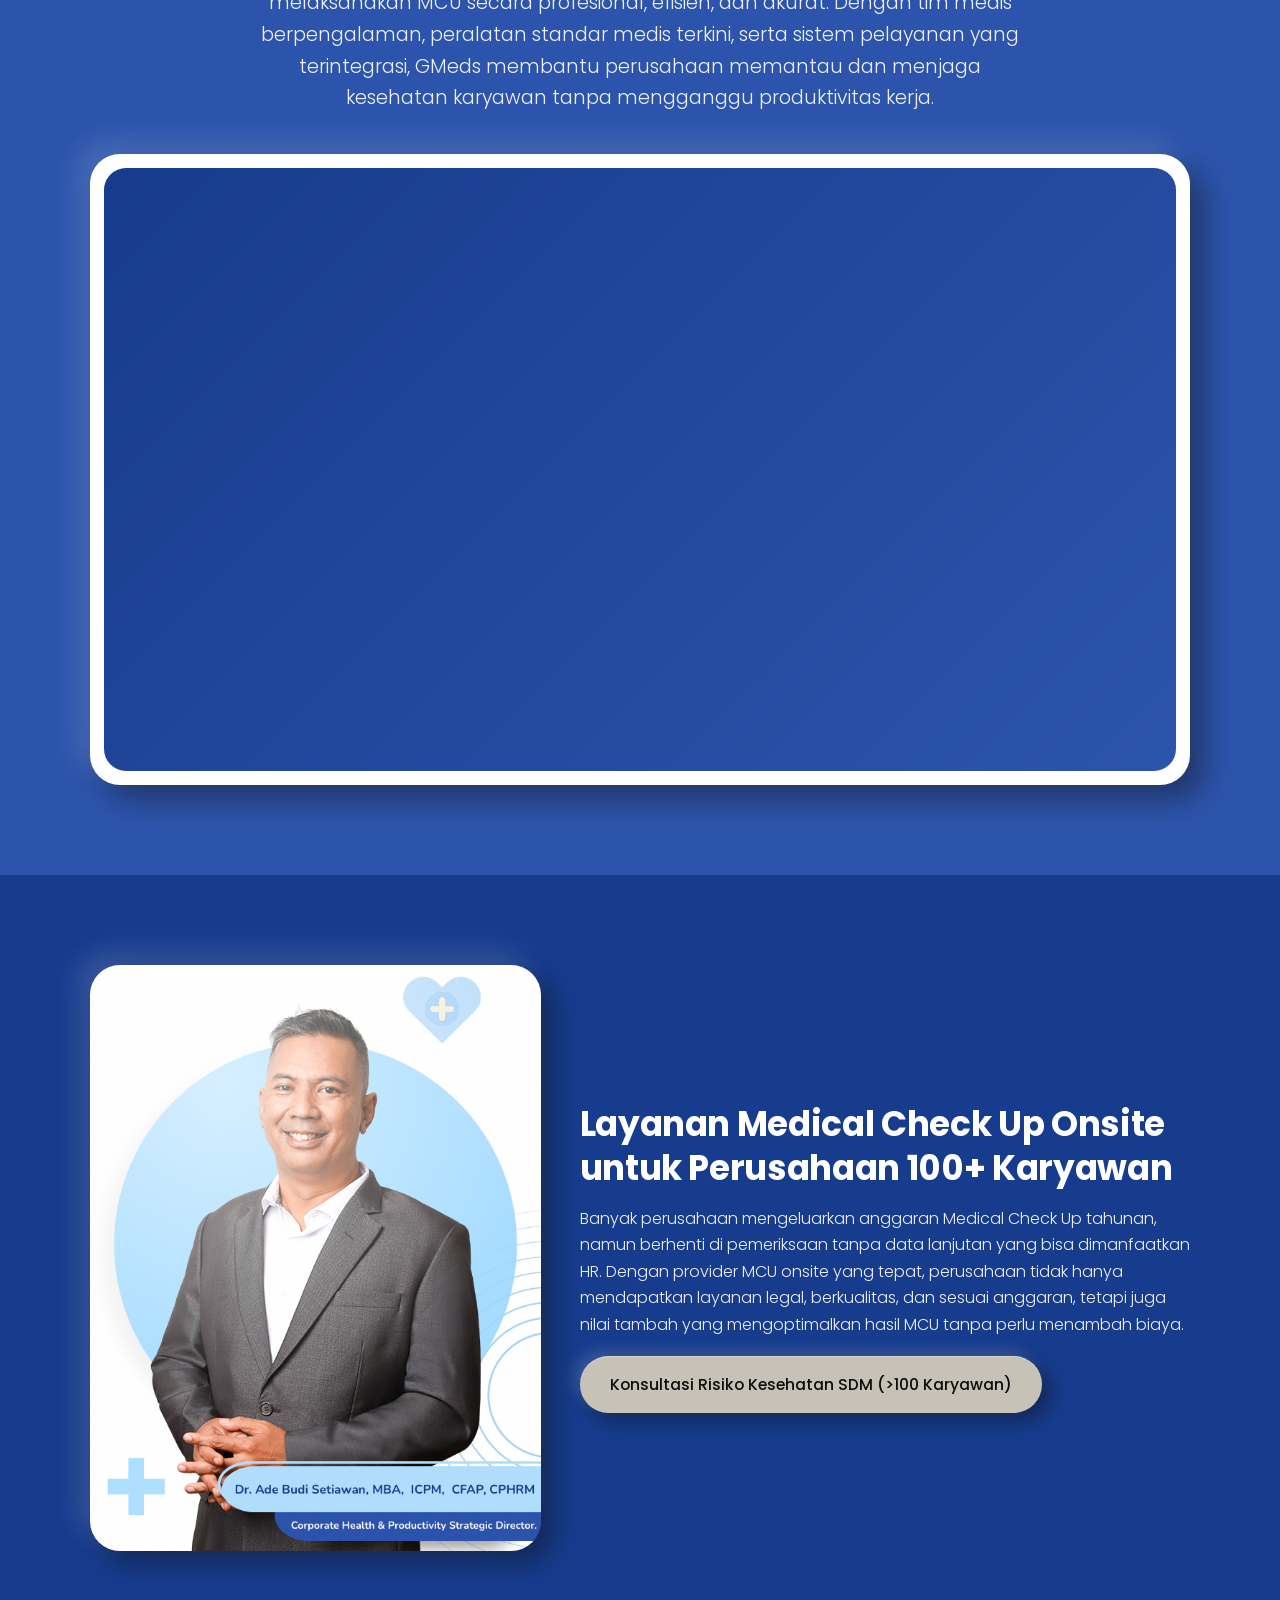
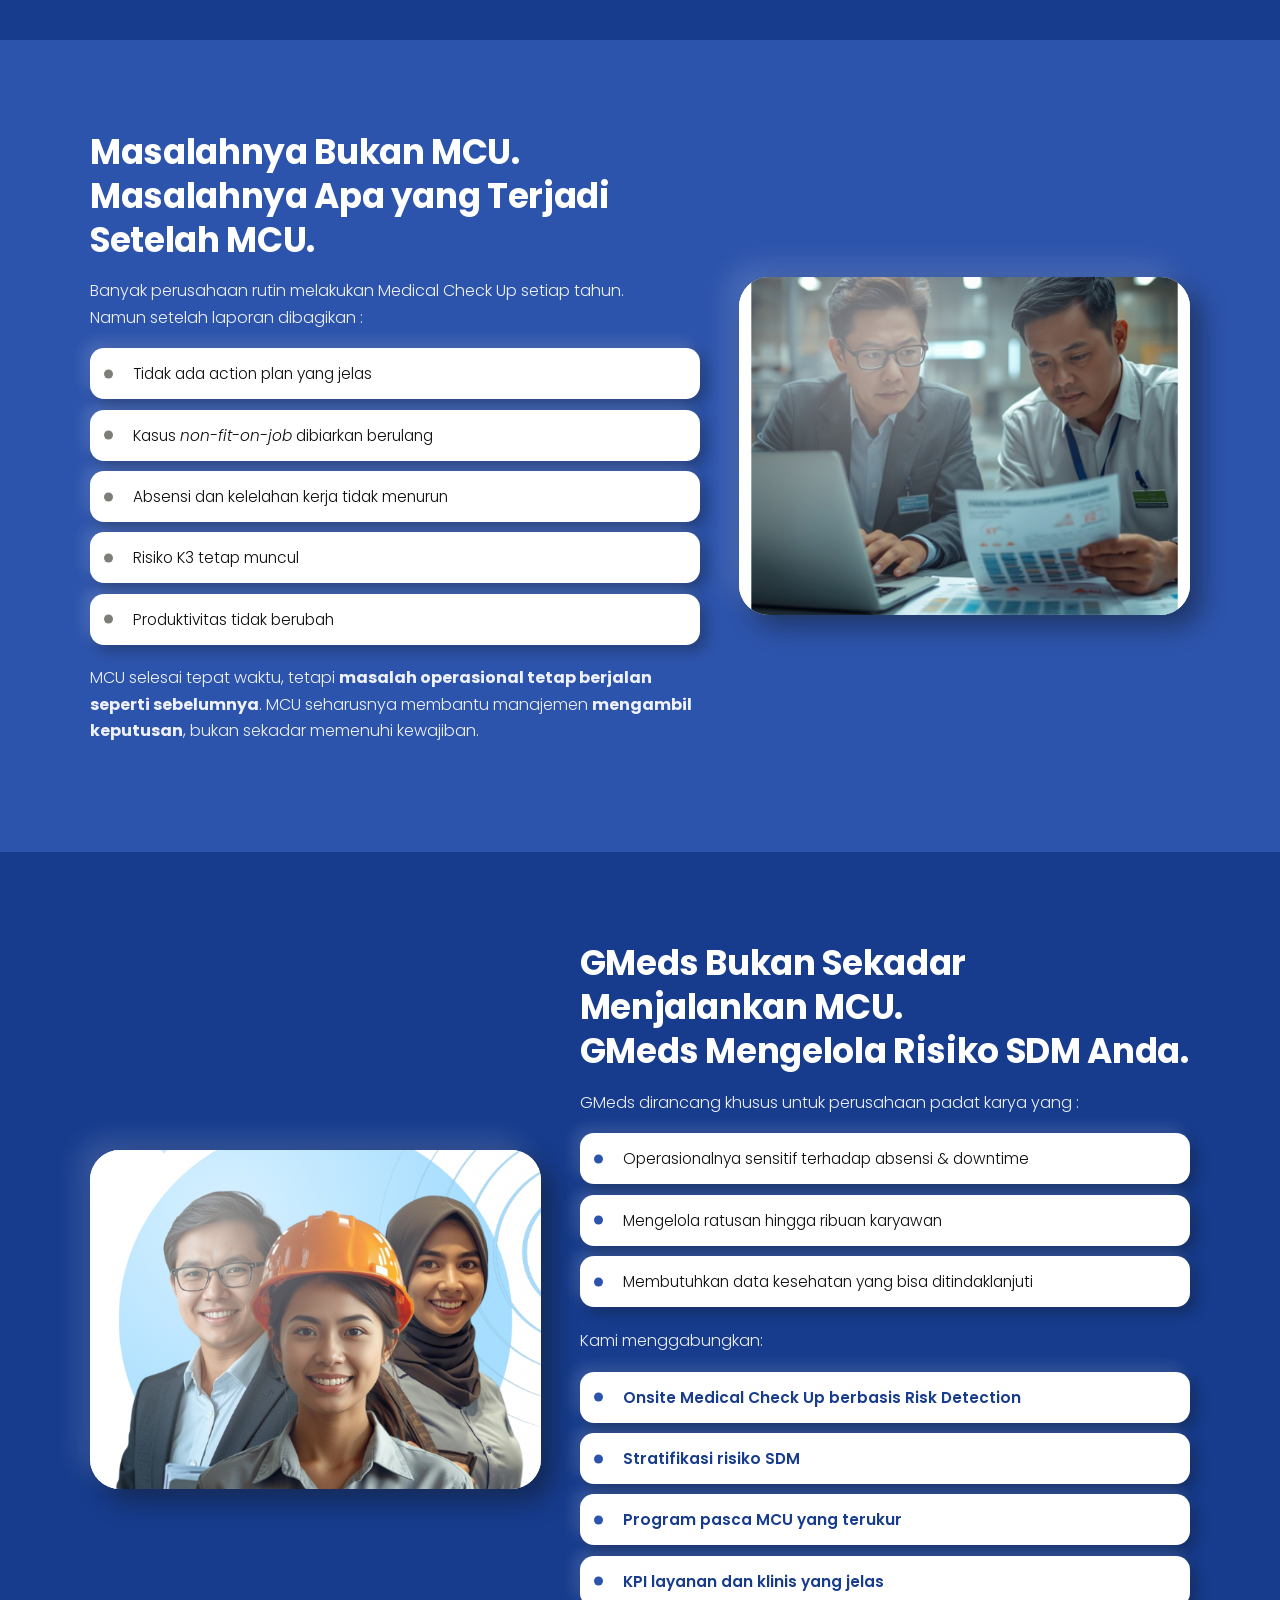
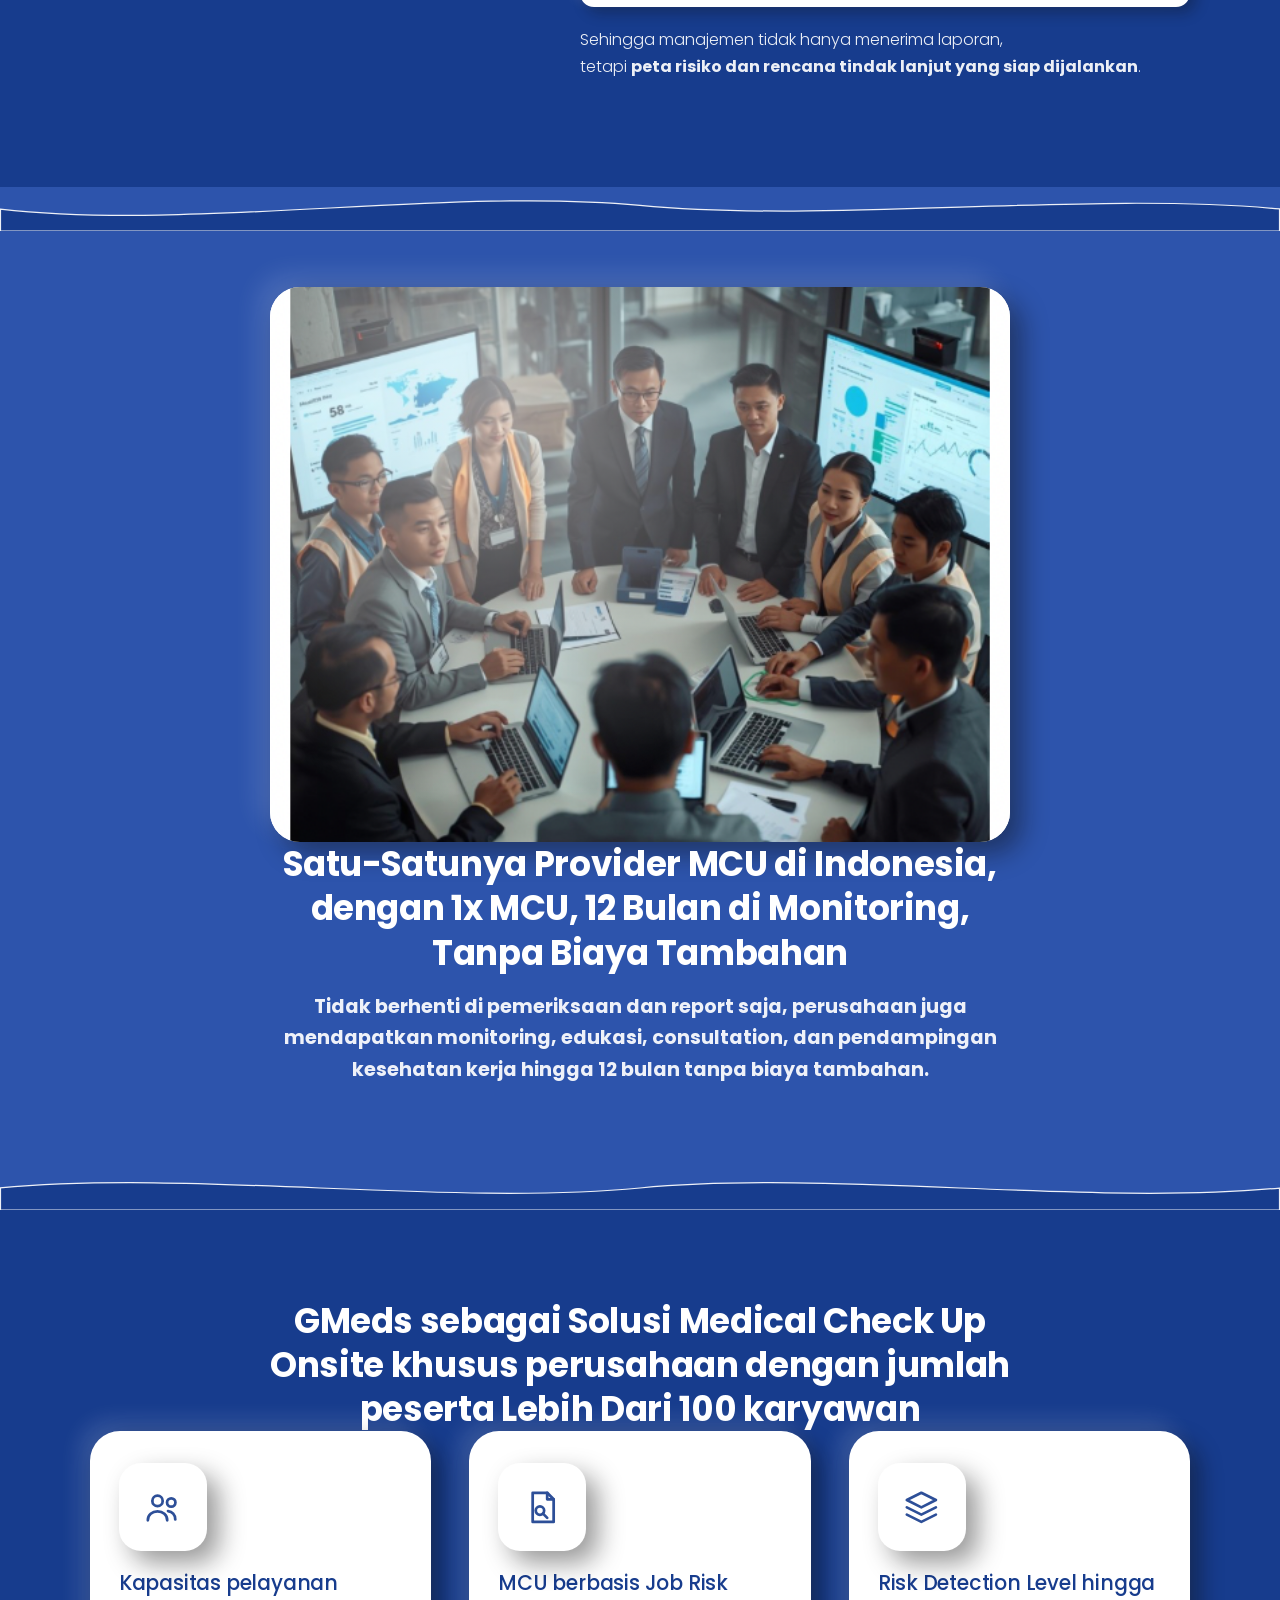
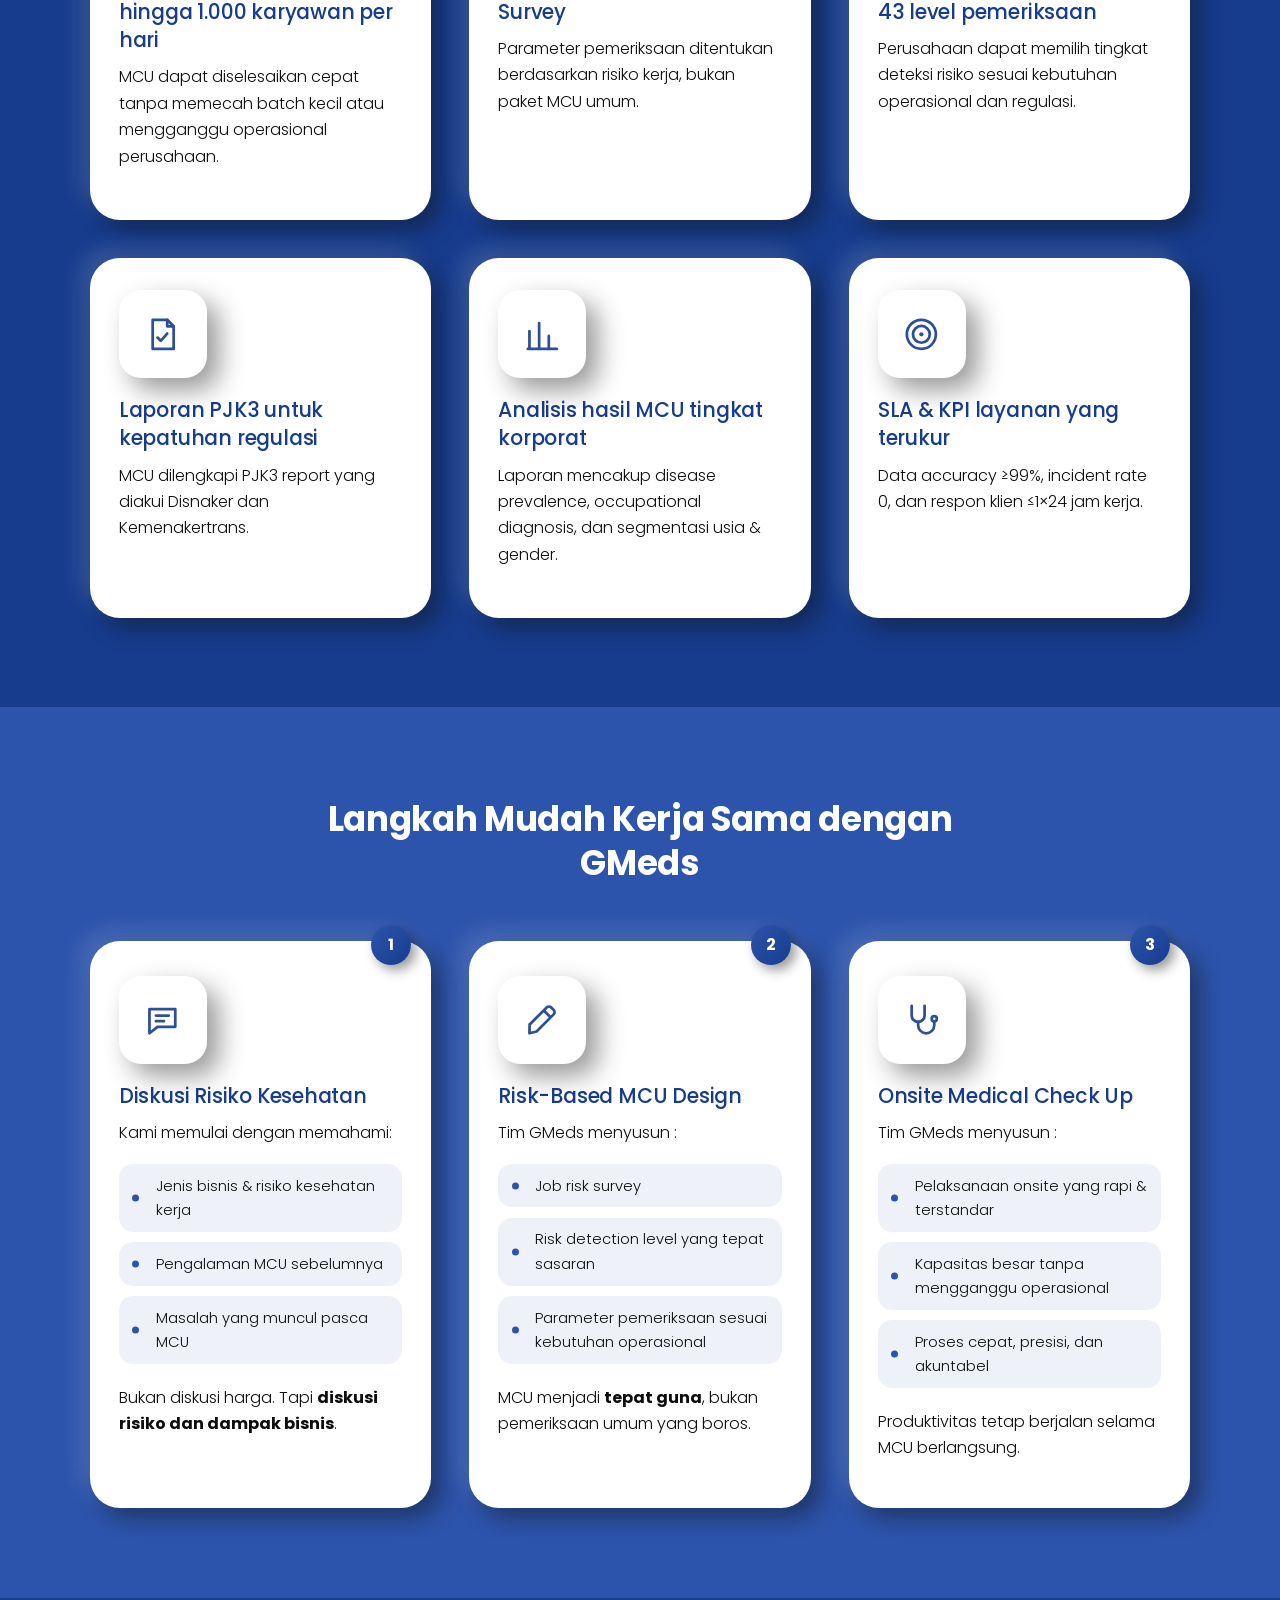
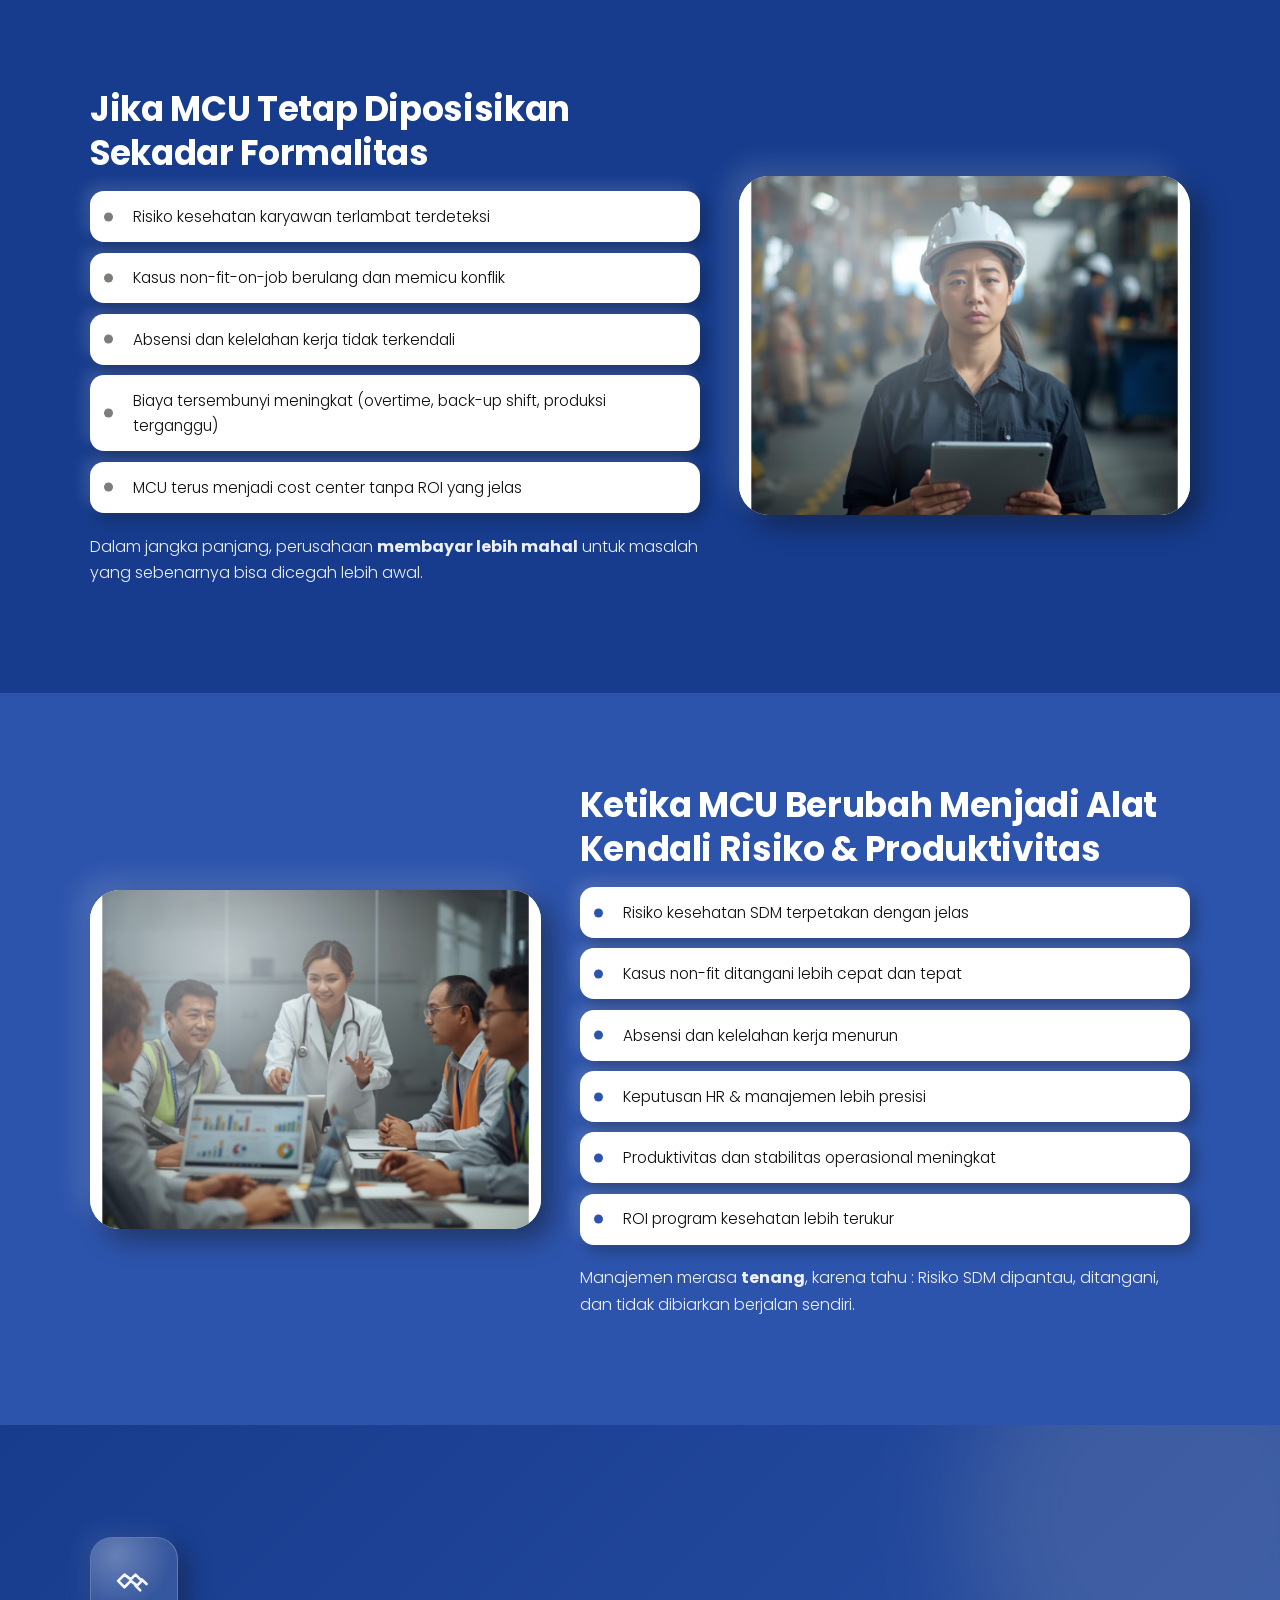
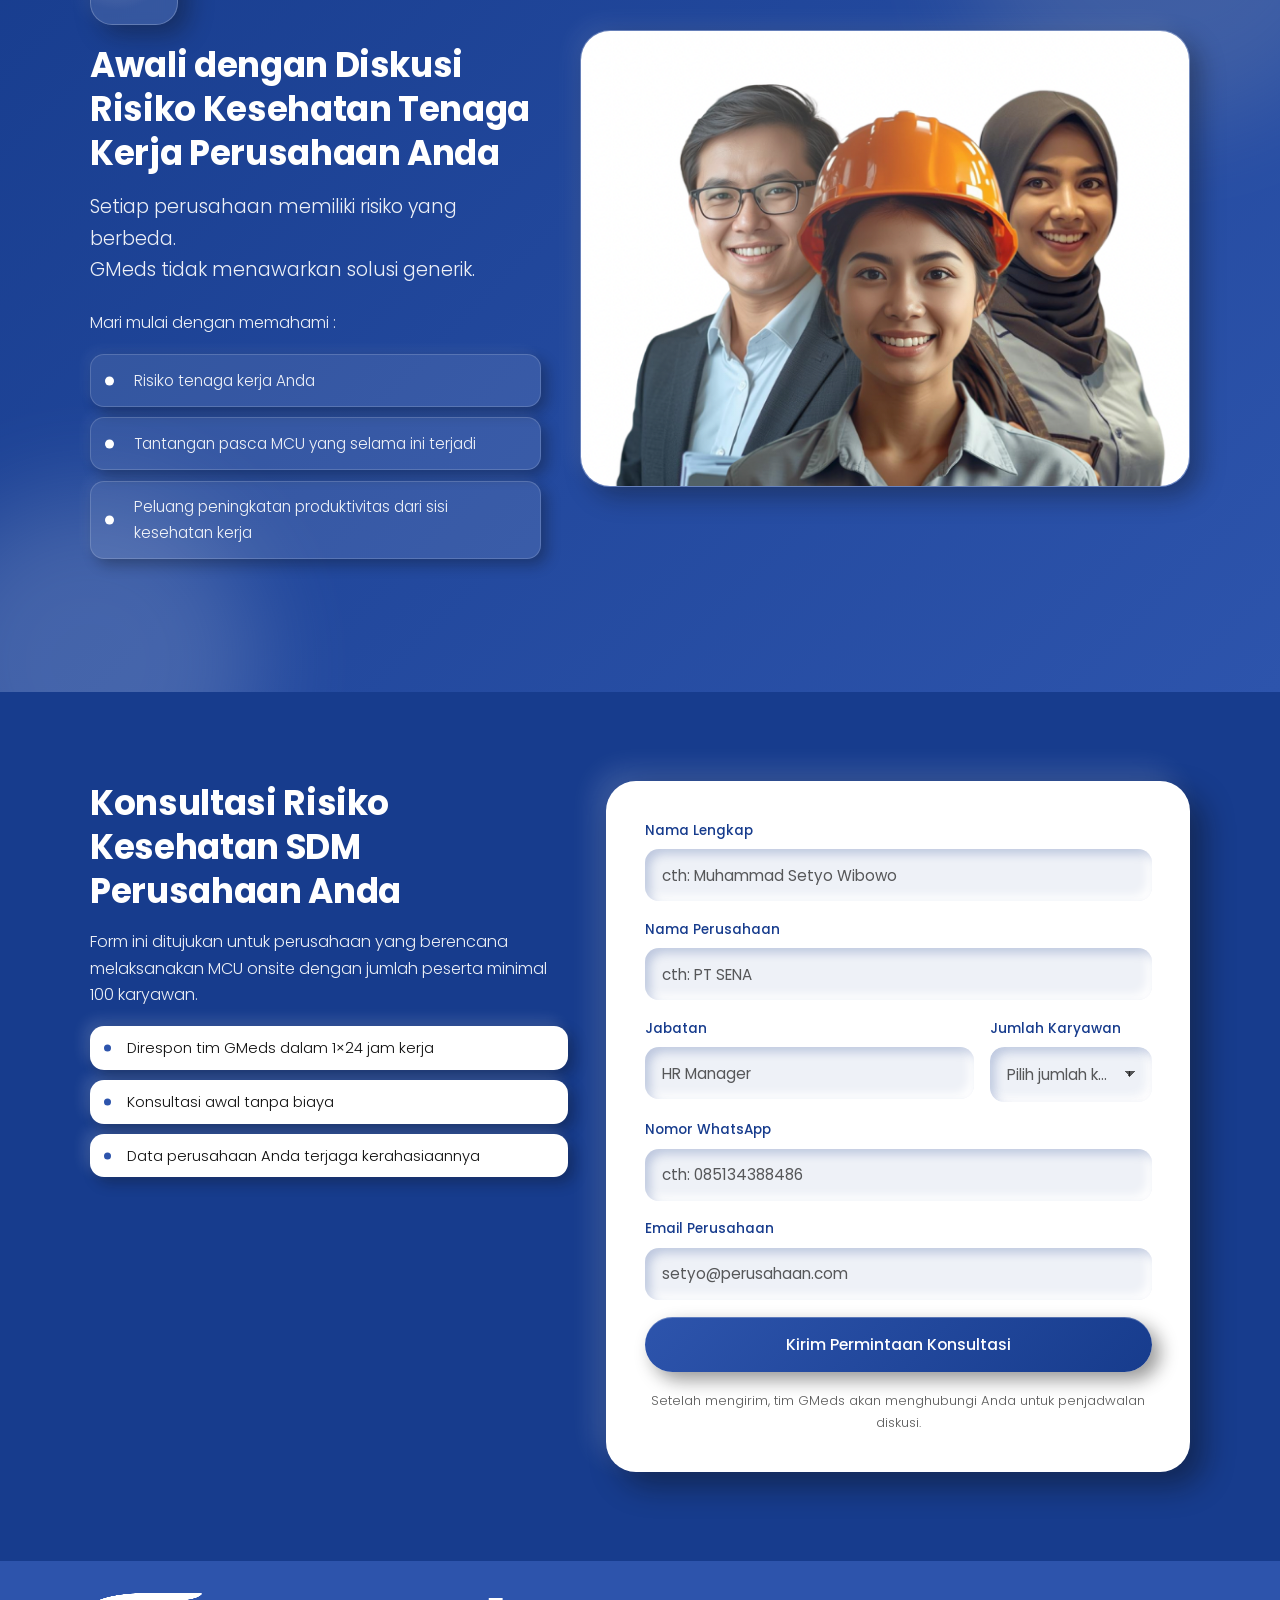
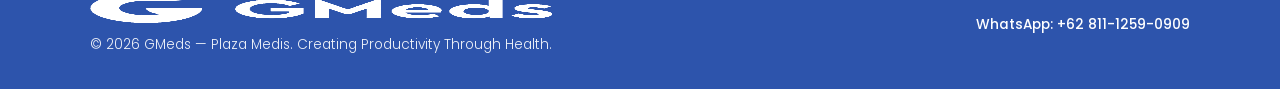
==== commit 3ae9287a: "Add files via upload" ====
--- a/demo-lpgads/index.html
+++ b/demo-lpgads/index.html
@@ -11,7 +11,7 @@
 <link rel="preconnect" href="https://fonts.googleapis.com">
 <link rel="preconnect" href="https://fonts.gstatic.com" crossorigin>
 <link href="https://fonts.googleapis.com/css2?family=Poppins:wght@300;500;700&display=swap" rel="stylesheet">
-<link rel="stylesheet" href="setyostyle.css">
+<link rel="stylesheet" href="setyostyle.css?v=2">
 
 </head>
 <body>
@@ -422,7 +422,7 @@
       <img class="brand-logo logo--white" src="assets/gmeds-logo-horizontal-white.png" alt="GMeds" />
       <span>© <span id="year"></span> GMeds — Plaza Medis. Creating Productivity Through Health.</span>
     </div>
-    <a href="https://wa.me/628119275676" target="_blank" rel="noopener" class="site-footer__wa">WhatsApp: +62 811-9275-676</a>
+    <a href="https://wa.me/6281112590909" target="_blank" rel="noopener" class="site-footer__wa">WhatsApp: +62 811-1259-0909</a>
   </div>
 </footer>
 
@@ -437,7 +437,7 @@
       <div class="wa-bubble__message">Hello <span aria-hidden="true">👋</span>, welcome to <strong>Plaza<span class="wa-bubble__mobile-break"><br></span> Medis</strong></div>
       <div class="wa-bubble__message">Can we help you?</div>
     </div>
-    <a class="wa-bubble__button" id="waOpenChat" href="https://wa.me/628119275676?text=Halo%20GMeds!%20Saya%20ingin%20Konsultasi%20mengenai%20kebutuhan%20MCU%20untuk%20perusahaan" target="_blank" rel="noopener">
+    <a class="wa-bubble__button" id="waOpenChat" href="https://wa.me/6281112590909?text=Halo%20GMeds!%20Saya%20ingin%20Konsultasi%20mengenai%20kebutuhan%20MCU%20untuk%20perusahaan" target="_blank" rel="noopener">
       Open Chat
     </a>
   </div>
@@ -459,6 +459,6 @@
 </button>
 
 
-<script src="setyojs.js"></script>
+<script src="setyojs.js?v=2"></script>
 </body>
 </html>
--- a/demo-lpgads/setyostyle.css
+++ b/demo-lpgads/setyostyle.css
@@ -411,8 +411,14 @@
 }
 .neu-form input::placeholder{color:var(--text-muted);}
 .neu-form select{
-  -webkit-appearance:none;appearance:none;width:100%;cursor:pointer;
-  padding-right:2.6rem;
+  -webkit-appearance:none;-moz-appearance:none;appearance:none;
+  width:100%;box-sizing:border-box;margin:0;cursor:pointer;
+  min-height:3.4rem;line-height:1.4;text-overflow:ellipsis;
+  border:none;border-radius:var(--radius-sm);
+  background-color:var(--input-bg);
+  box-shadow:inset 5px 5px 10px var(--input-dark), inset -5px -5px 10px var(--input-light);
+  font-family:inherit;font-size:.95rem;
+  padding:.9rem 2.6rem .9rem 1.1rem;
   background-image:linear-gradient(45deg,transparent 50%,var(--text-muted) 50%),linear-gradient(135deg,var(--text-muted) 50%,transparent 50%);
   background-position:calc(100% - 1.35rem) 50%,calc(100% - 1rem) 50%;
   background-size:.4rem .4rem,.4rem .4rem;
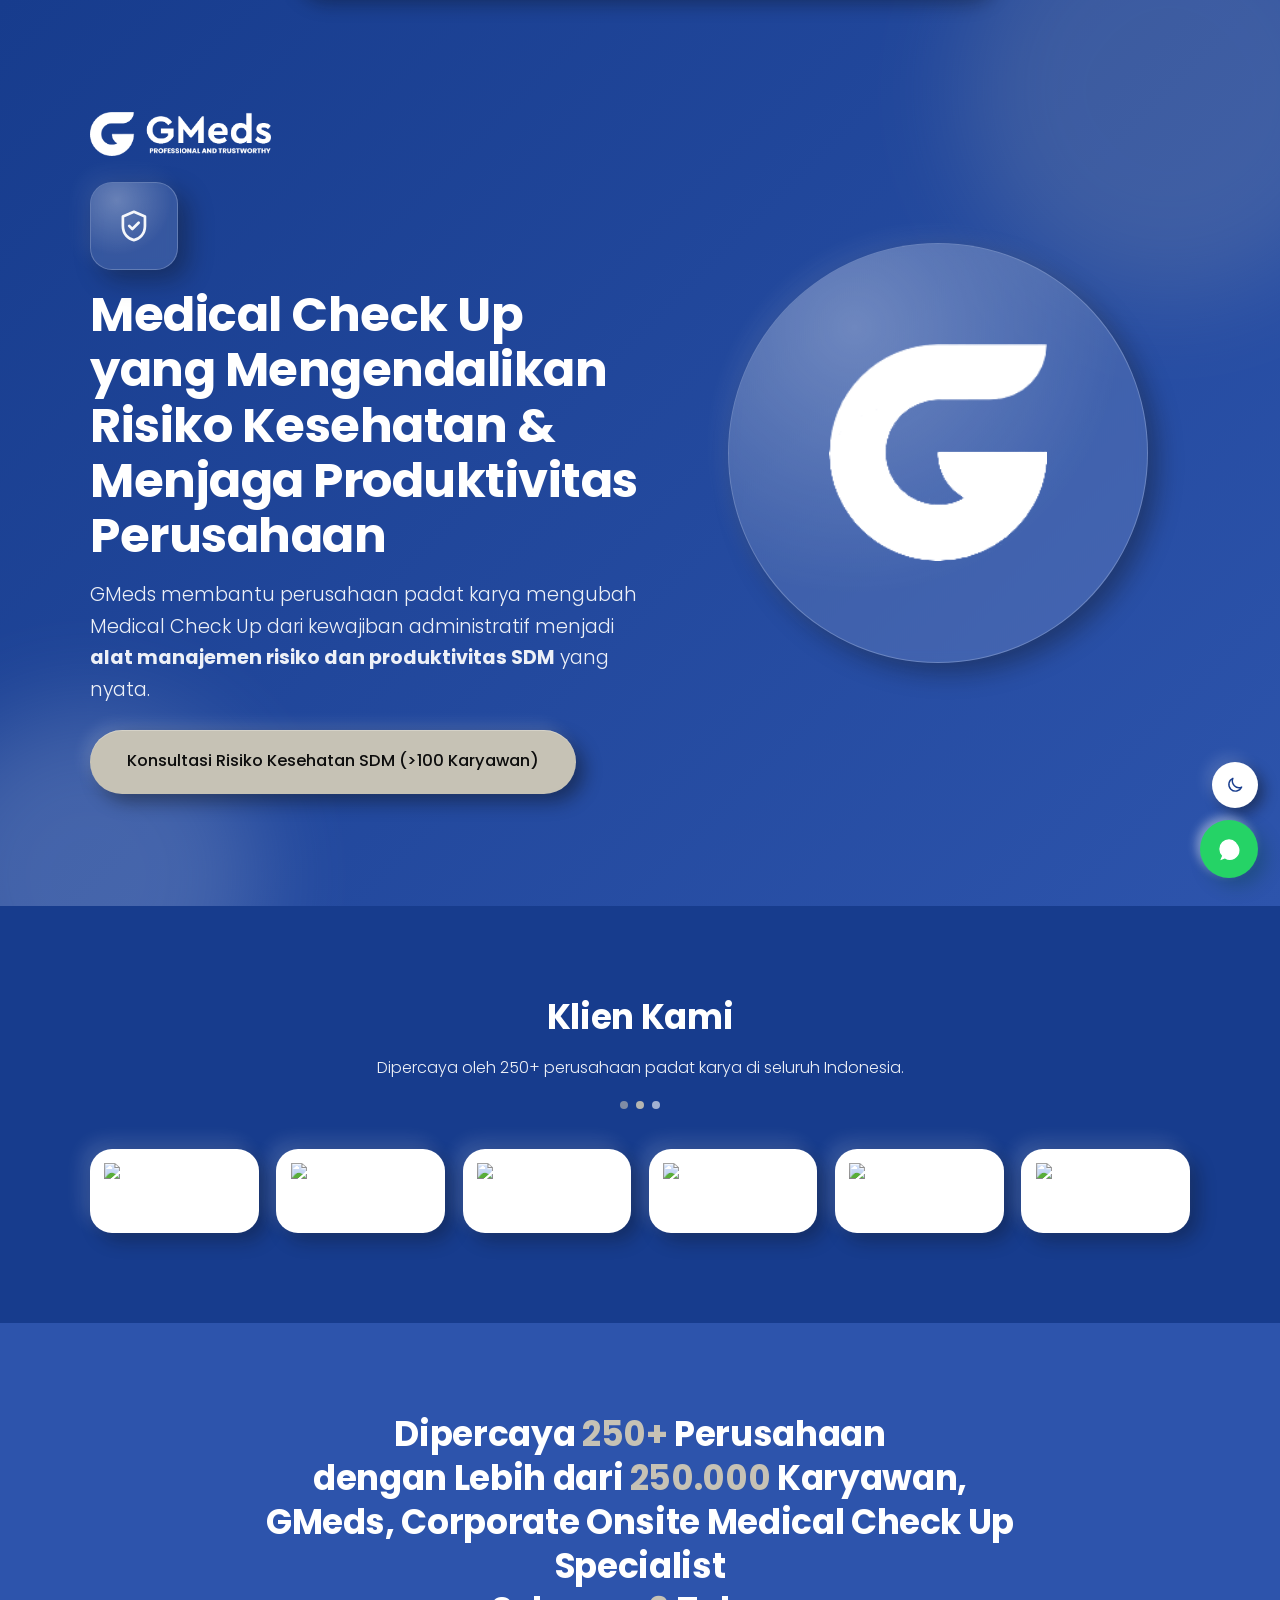
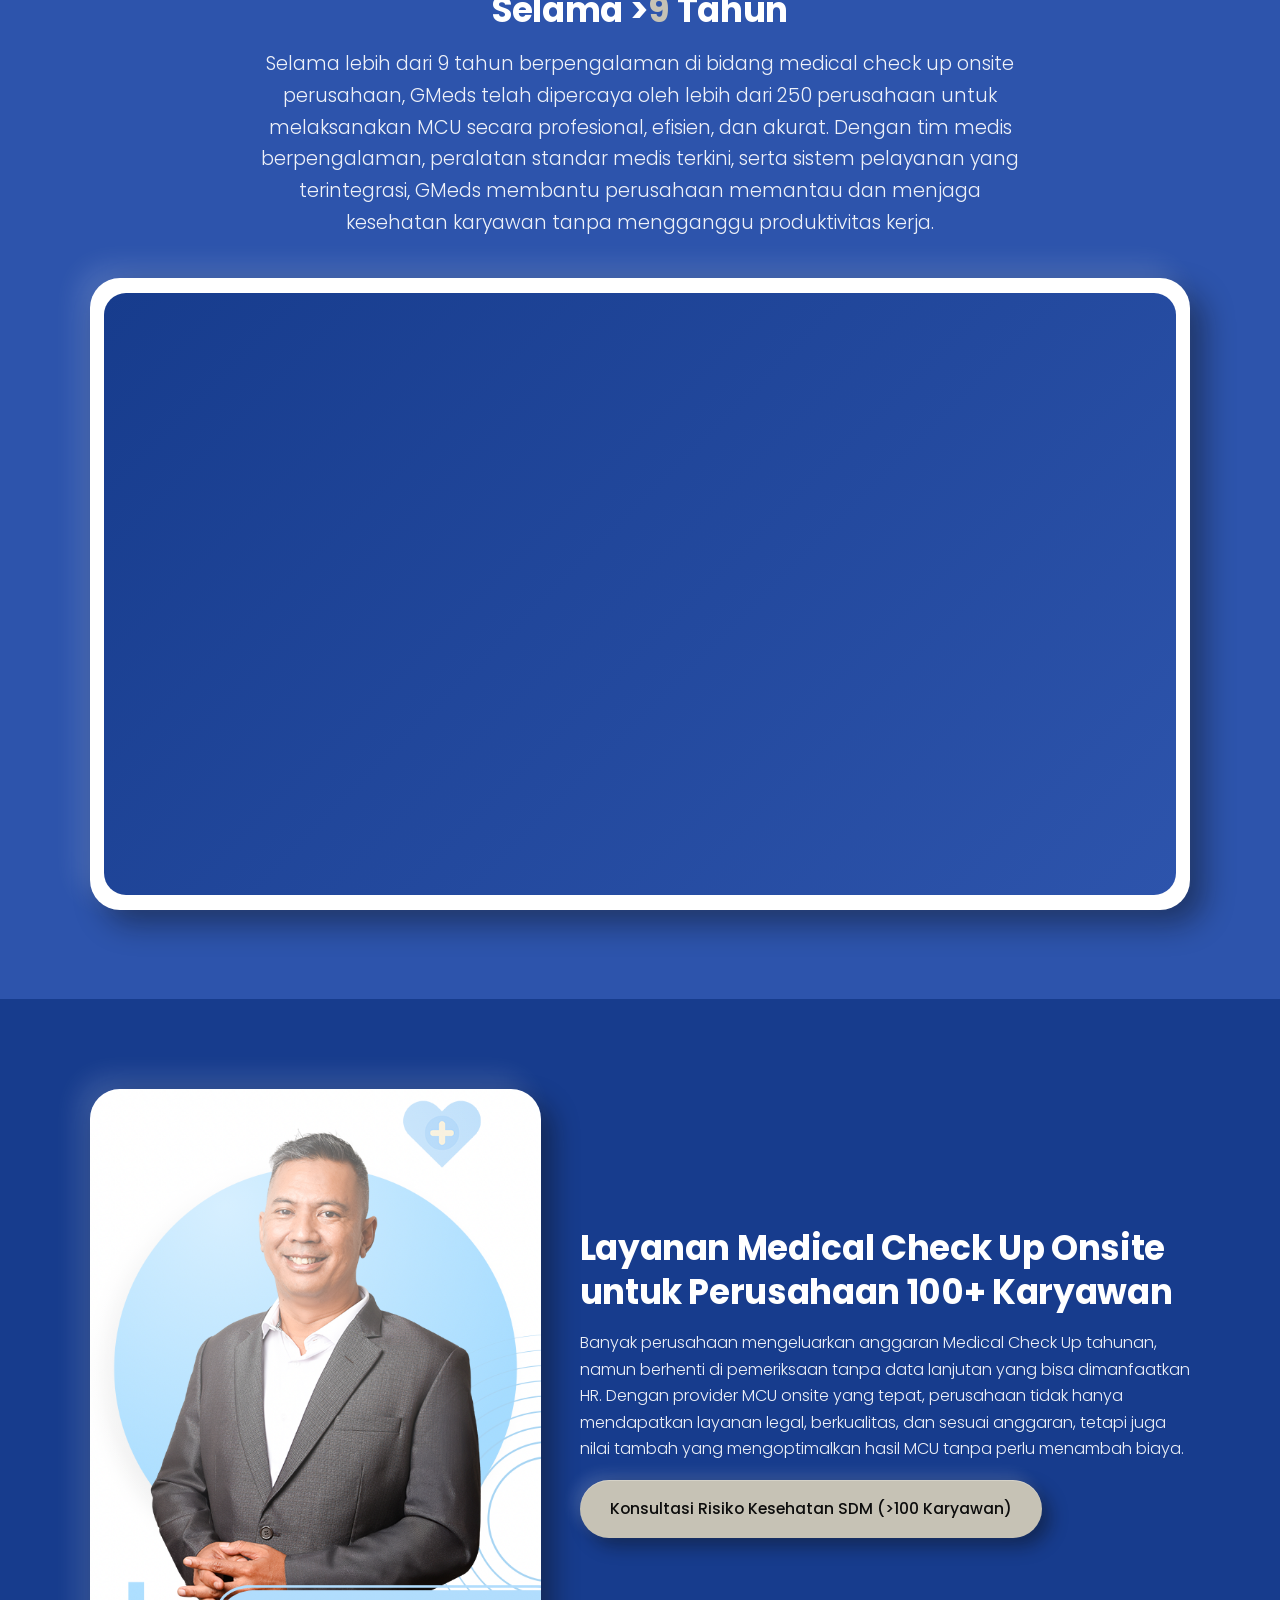
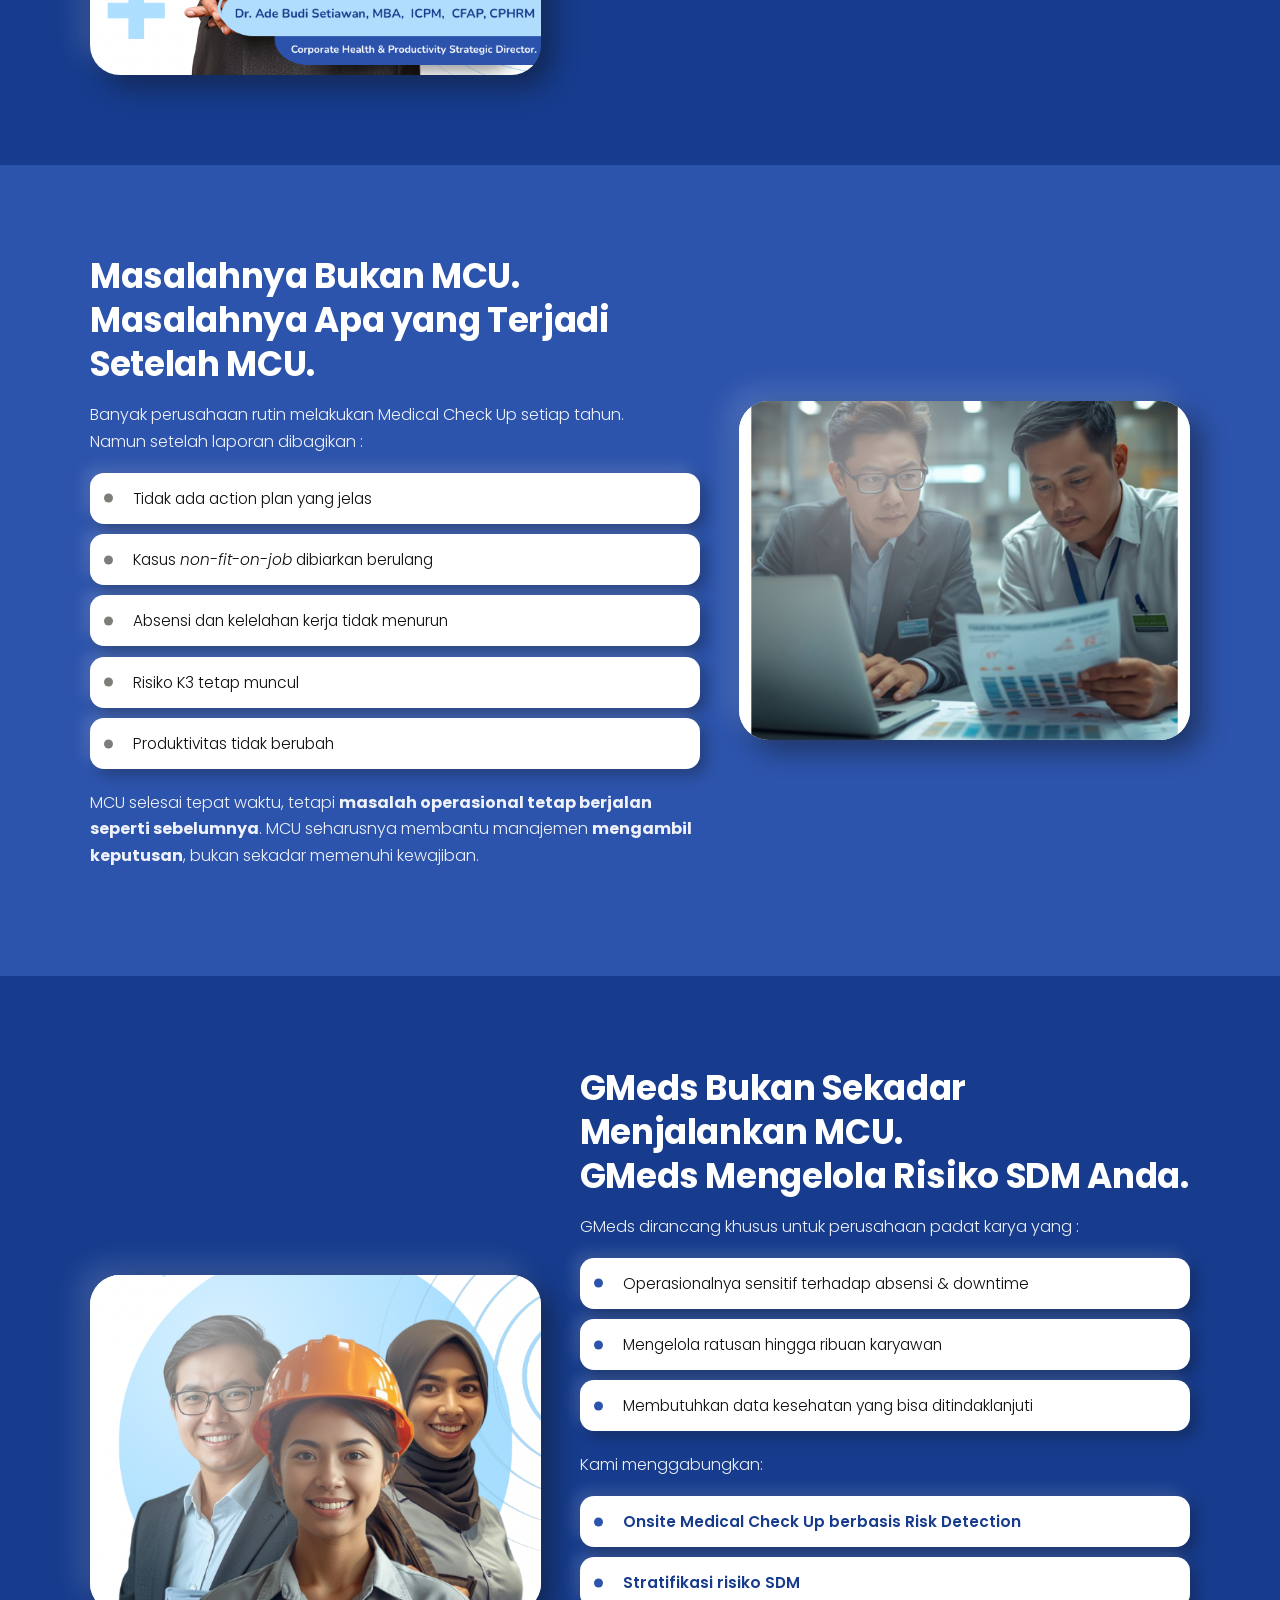
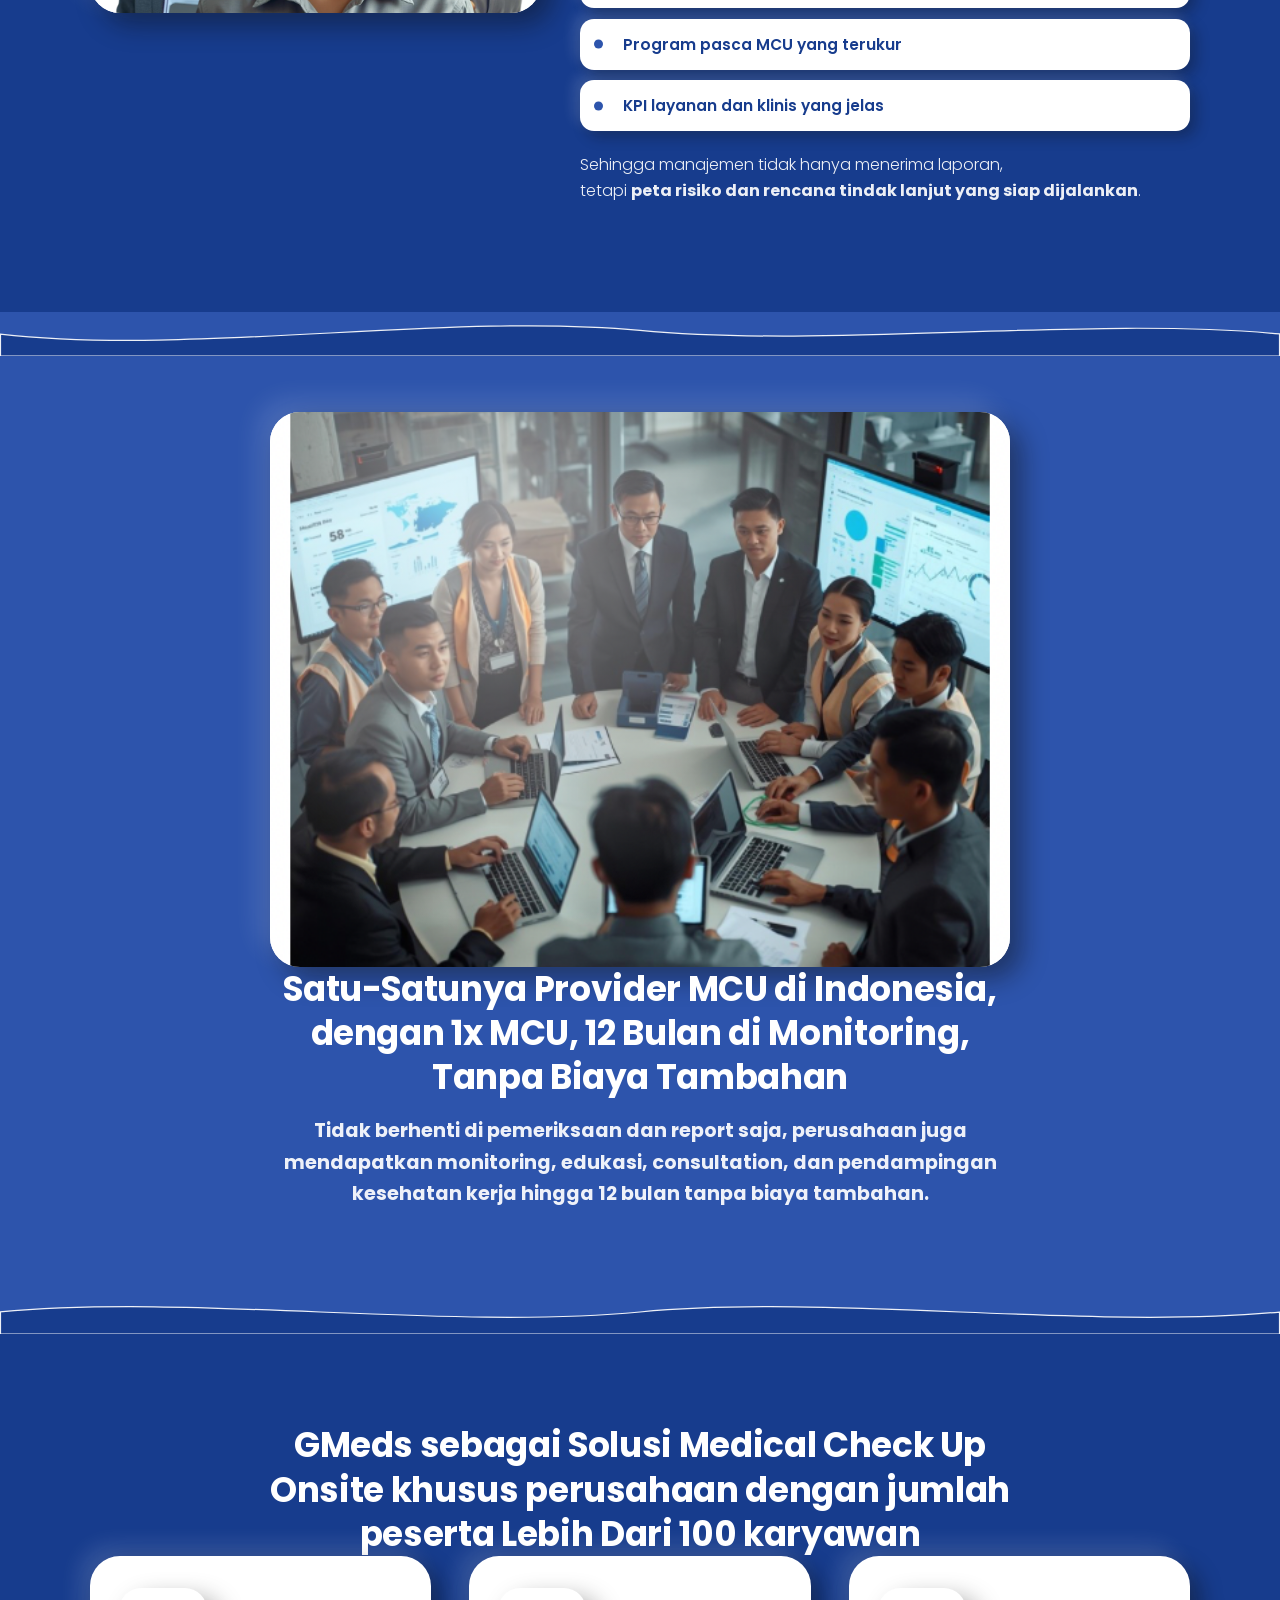
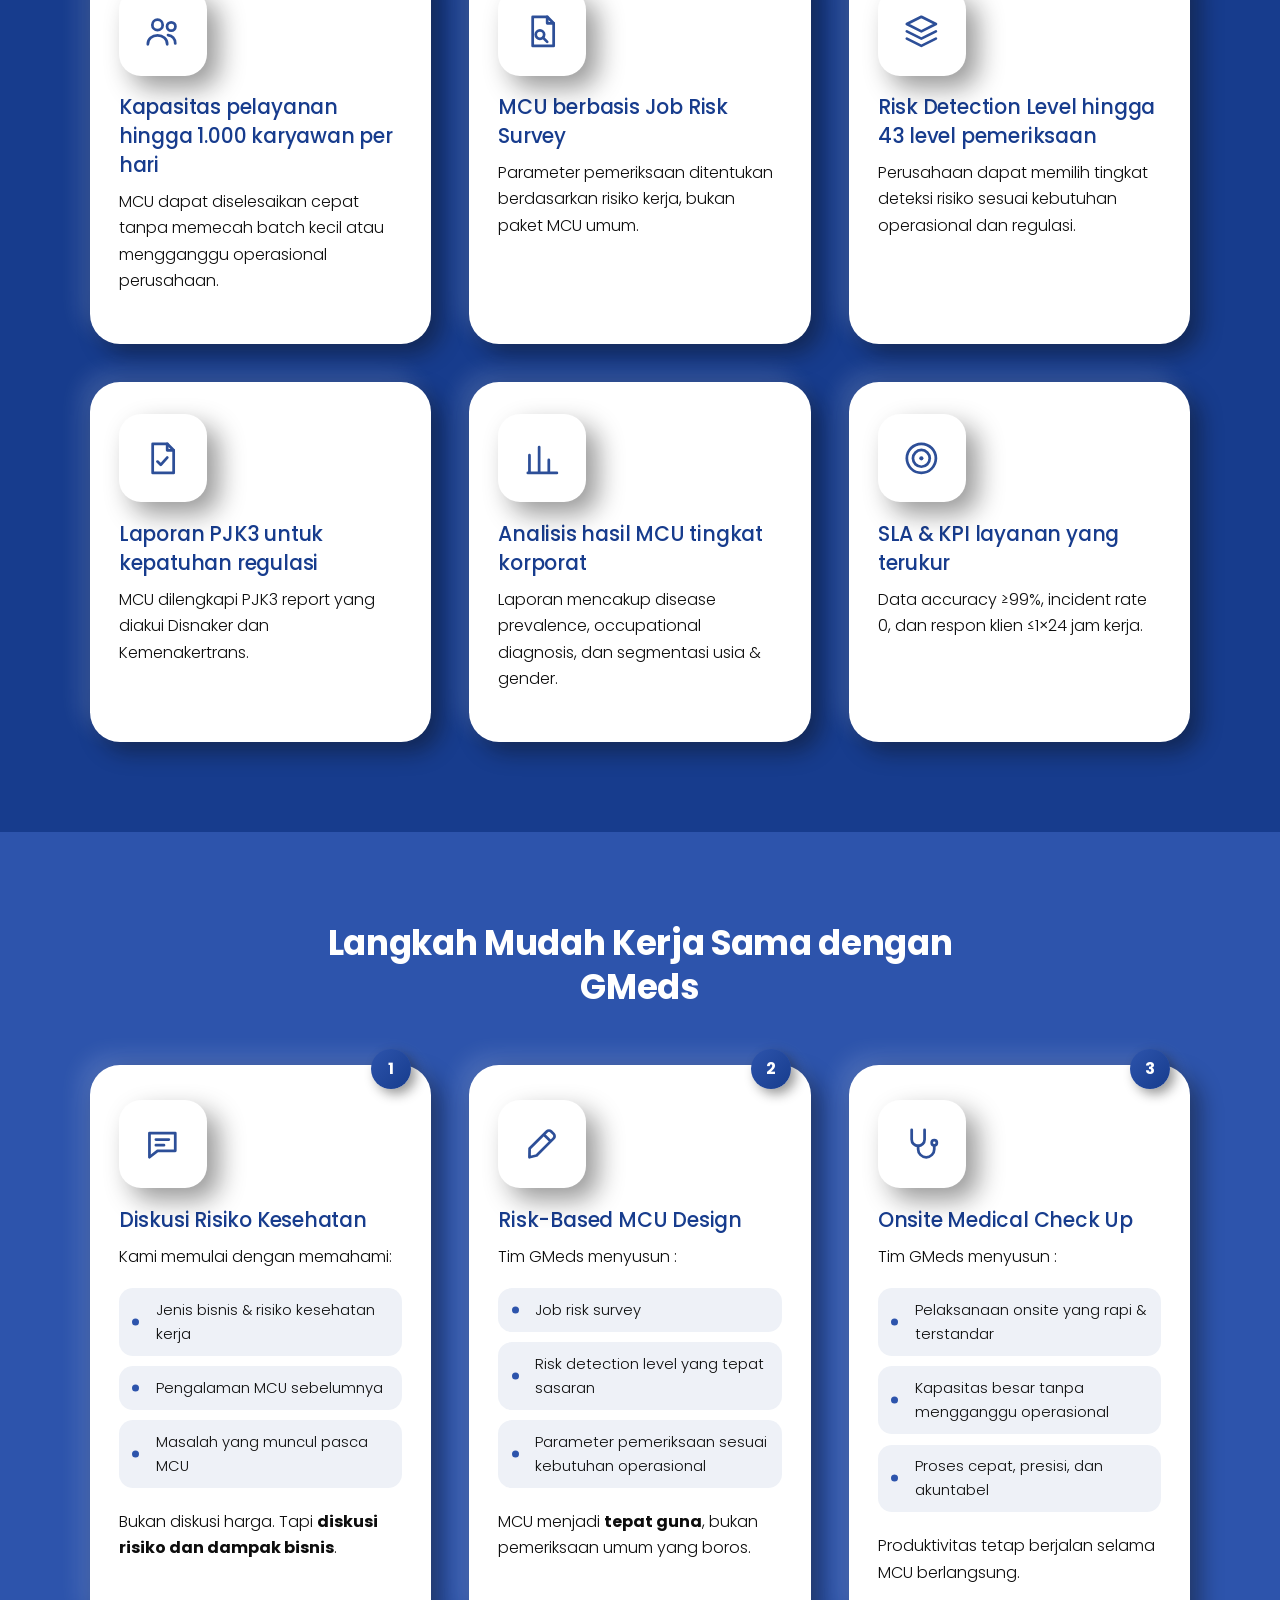
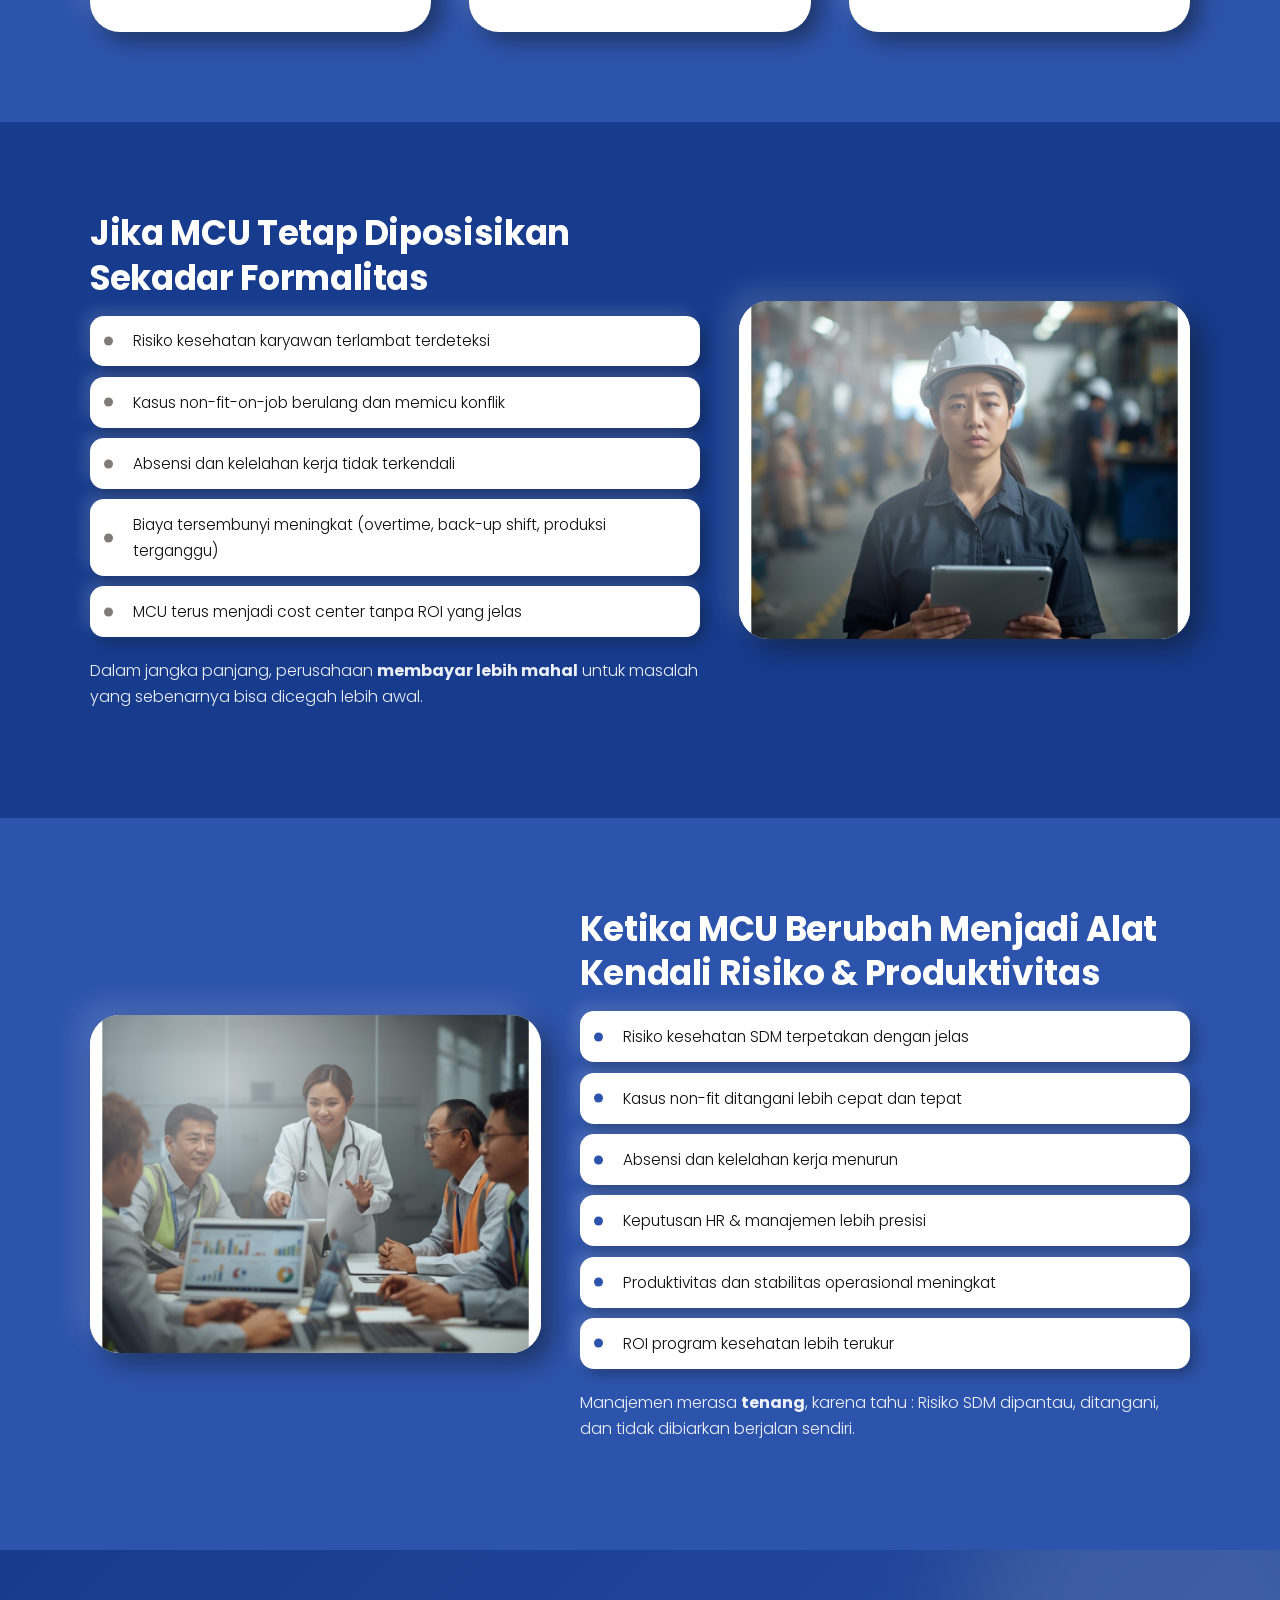
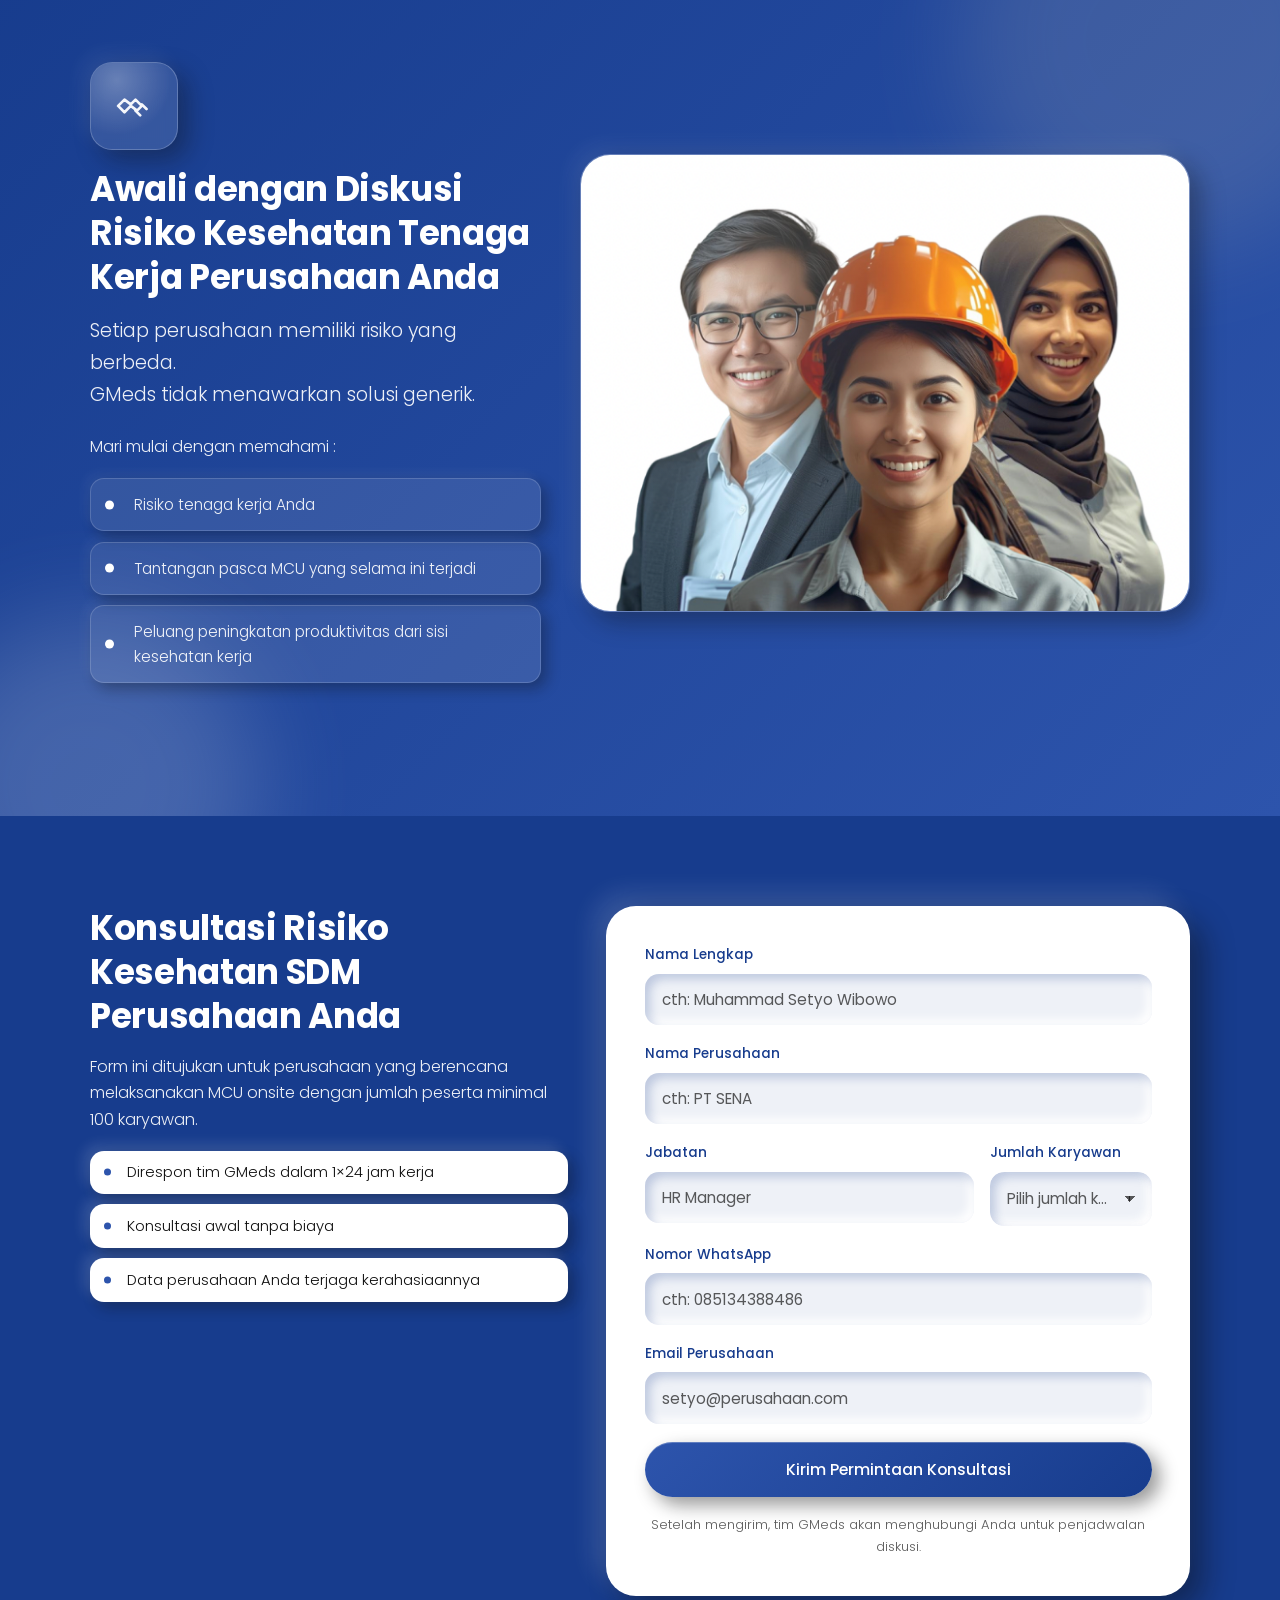
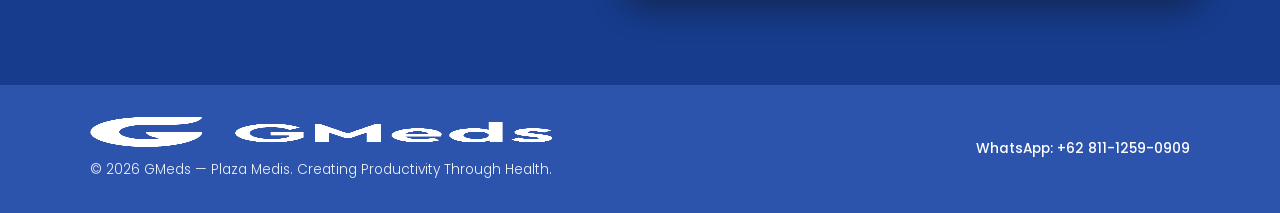
==== commit 0da6f0f4: "Update index.html" ====
--- a/demo-lpgads/index.html
+++ b/demo-lpgads/index.html
@@ -90,6 +90,14 @@
     <div class="divider-dot" aria-hidden="true"><span></span><span></span><span></span></div>
   </div>
   <div class="container">
+      <div class="logo-strip reveal" data-reveal data-reveal-delay="1">
+      <div class="logo-tile"><img src="https://plazamedis.id/wp-content/uploads-webpc/uploads/2026/08/galeri-plaza-medis-indonesia-3-768x1024-600x450.jpg.webp" alt="Logo klien 1 — ganti dengan logo perusahaan" /></div>
+      <div class="logo-tile"><img src="https://plazamedis.id/wp-content/uploads-webpc/uploads/2026/08/galeri-plaza-medis-indonesia-4-768x1024-600x450.jpg.webp" alt="Logo klien 2 — ganti dengan logo perusahaan" /></div>
+      <div class="logo-tile"><img src="https://plazamedis.id/wp-content/uploads-webpc/uploads/2026/08/galeri-plaza-medis-indonesia-8-768x1024-600x450.jpg.webp" alt="Logo klien 3 — ganti dengan logo perusahaan" /></div>
+      <div class="logo-tile"><img src="https://plazamedis.id/wp-content/uploads-webpc/uploads/2026/08/galeri-plaza-medis-indonesia-18-768x1024-600x450.jpg.webp" alt="Logo klien 4 — ganti dengan logo perusahaan" /></div>
+      <div class="logo-tile"><img src="https://plazamedis.id/wp-content/uploads-webpc/uploads/2026/08/galeri-plaza-medis-indonesia-12-768x1024-600x450.jpg.webp" alt="Logo klien 5 — ganti dengan logo perusahaan" /></div>
+      <div class="logo-tile"><img src="https://plazamedis.id/wp-content/uploads-webpc/uploads/2026/08/galeri-plaza-medis-indonesia-17-768x1024-600x450.jpg.webp" alt="Logo klien 6 — ganti dengan logo perusahaan" /></div>
+    </div>
   </div>
 </section>
 
